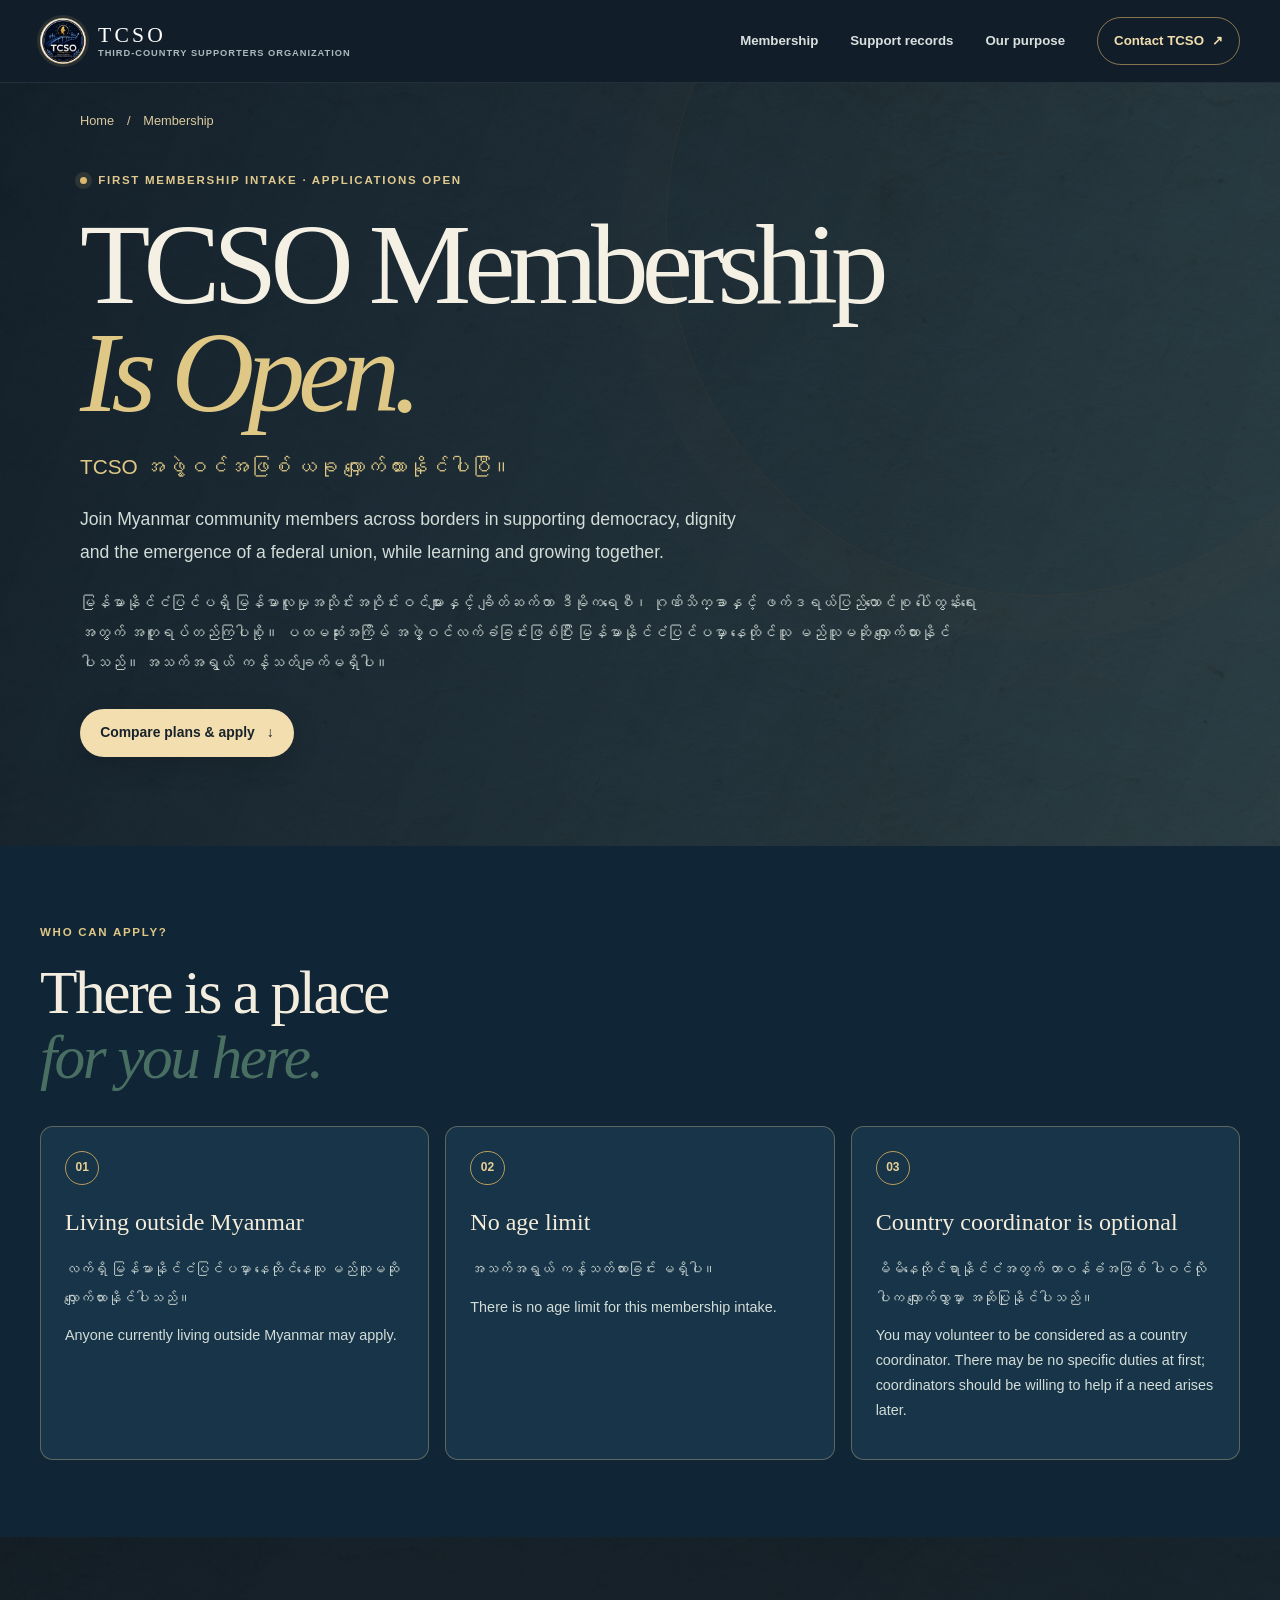
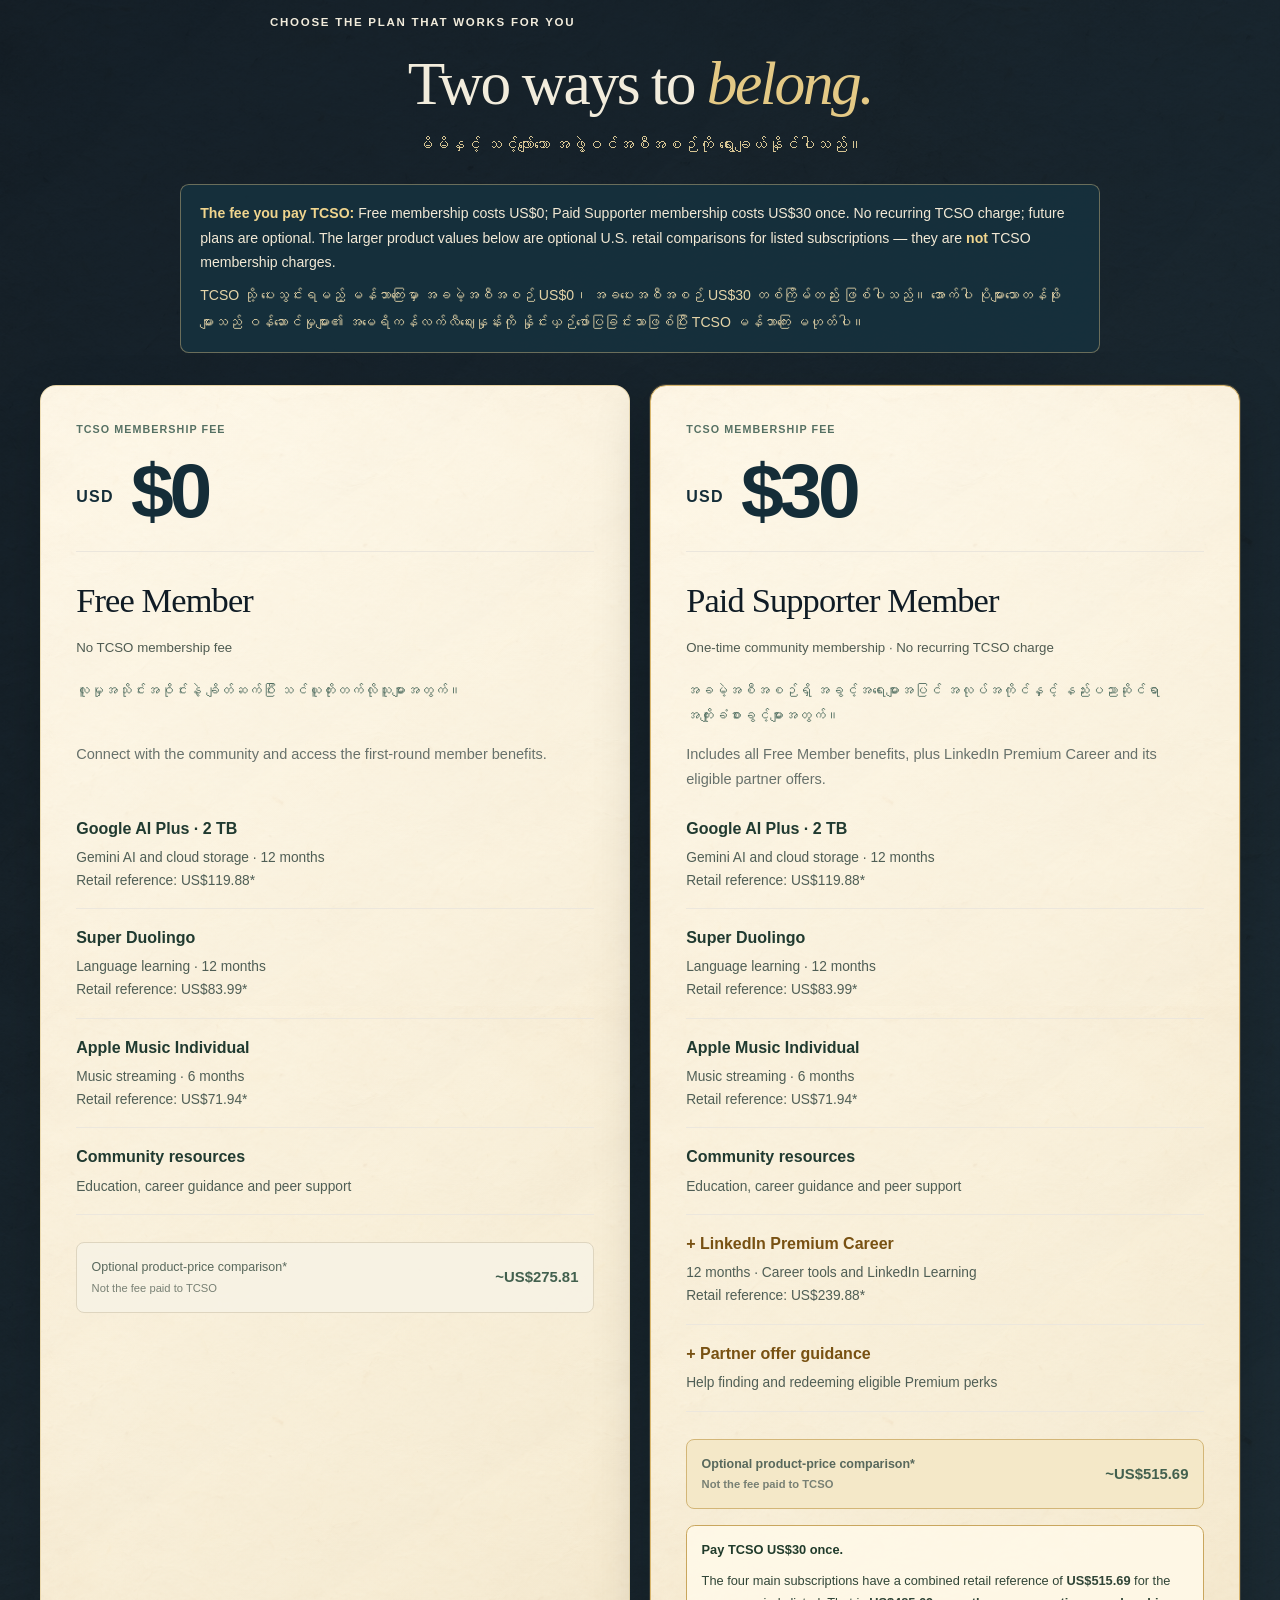
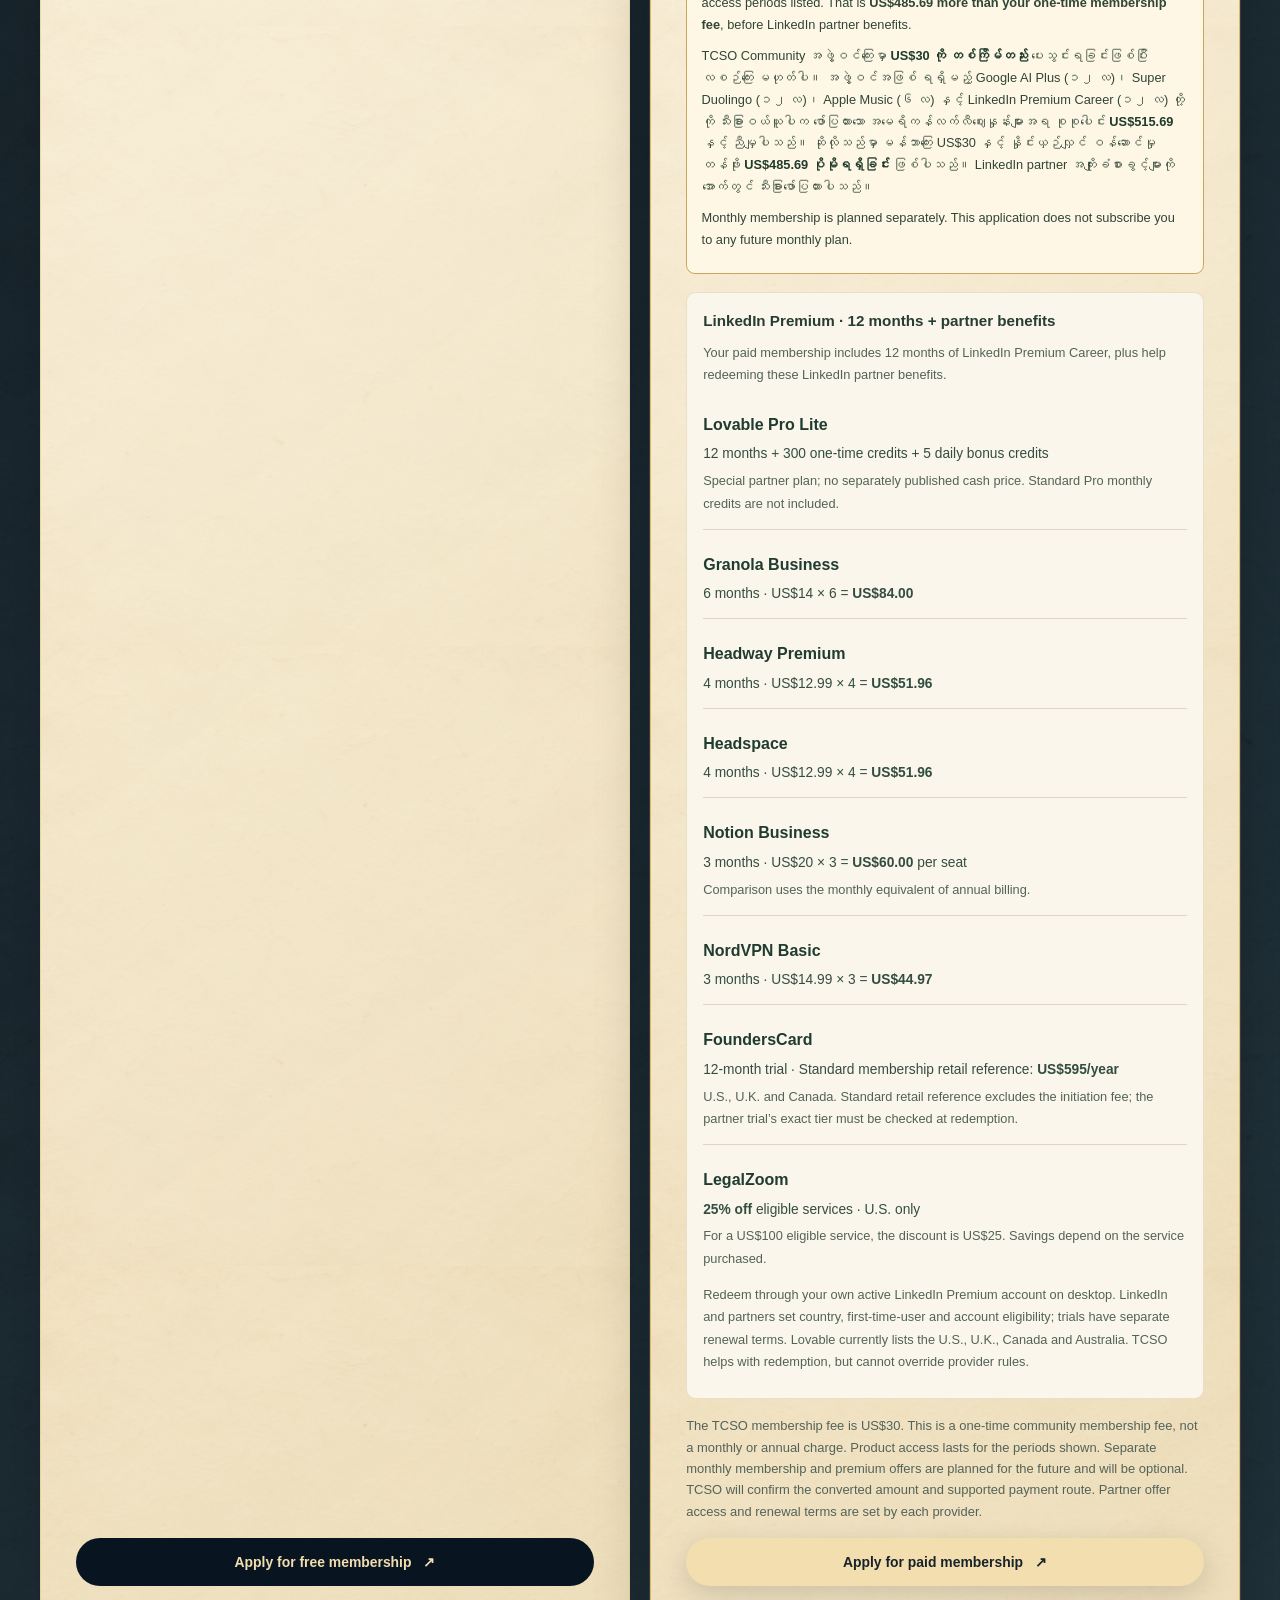
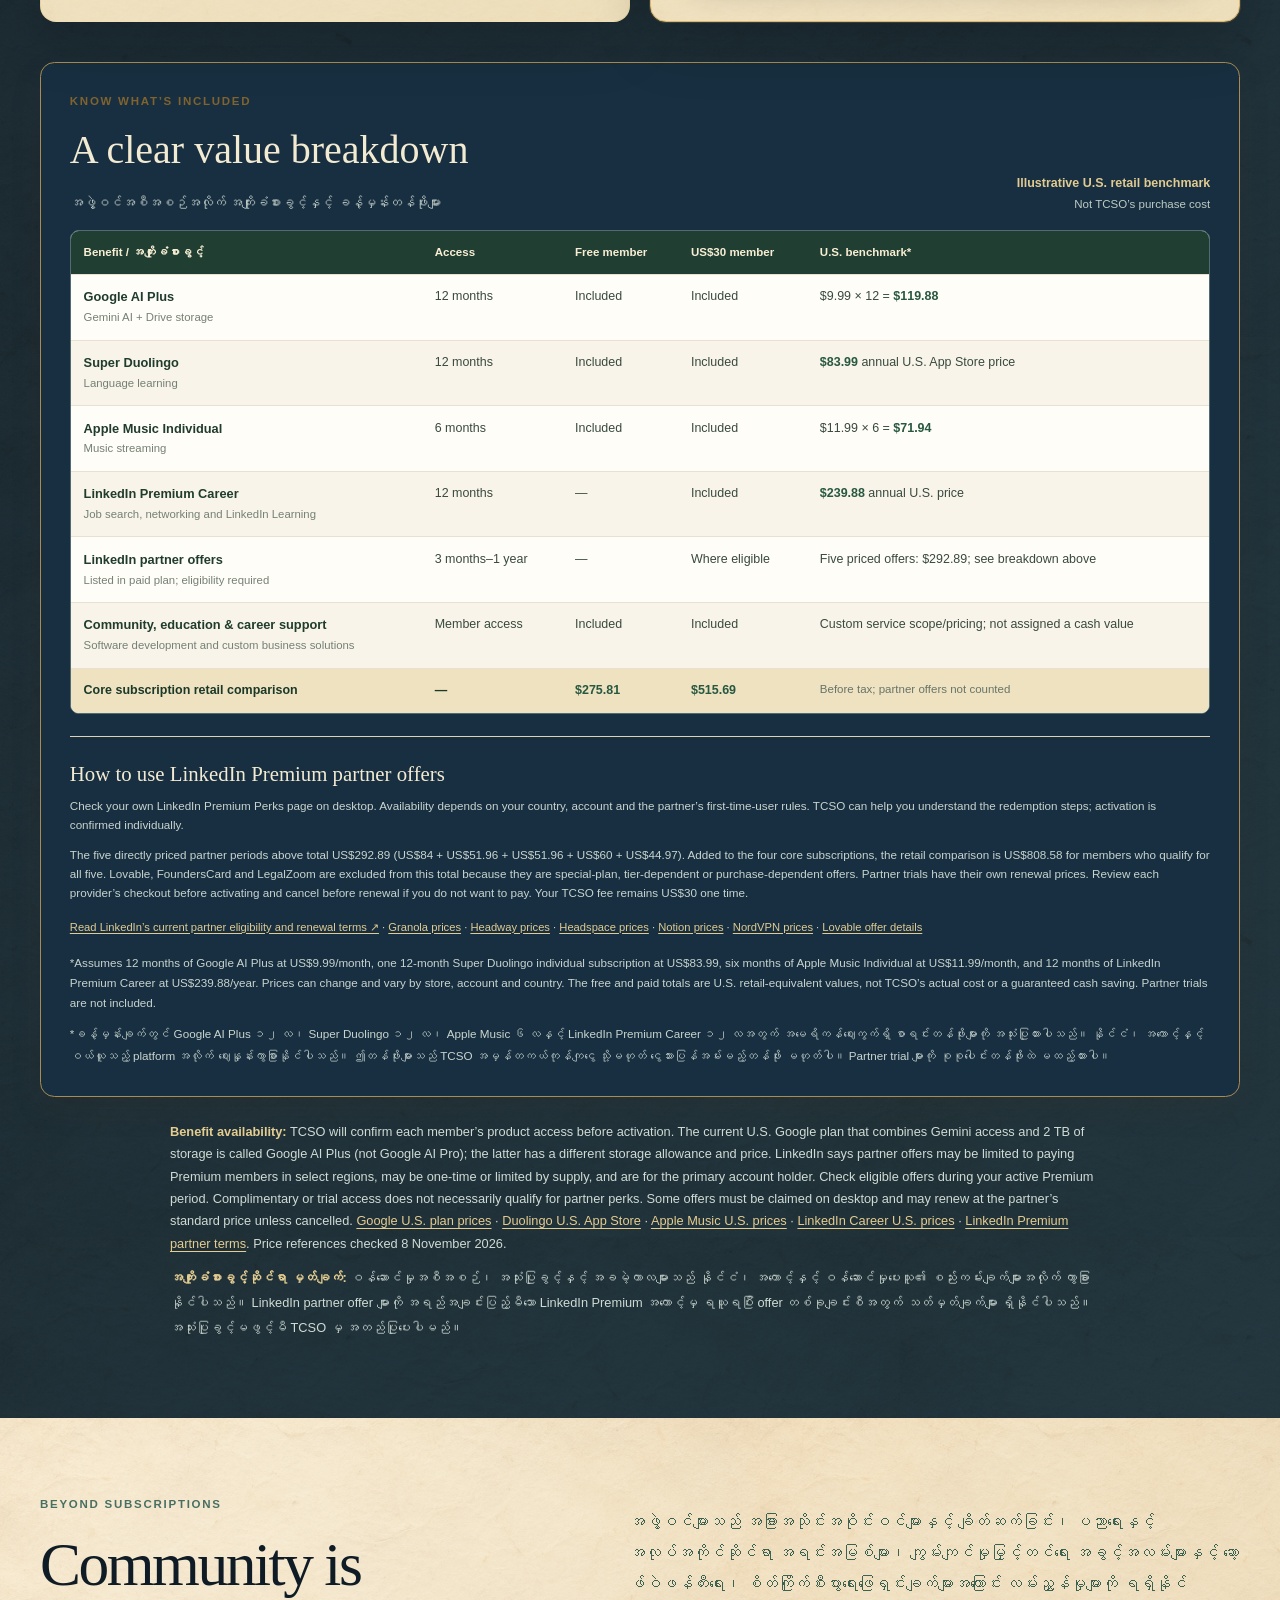
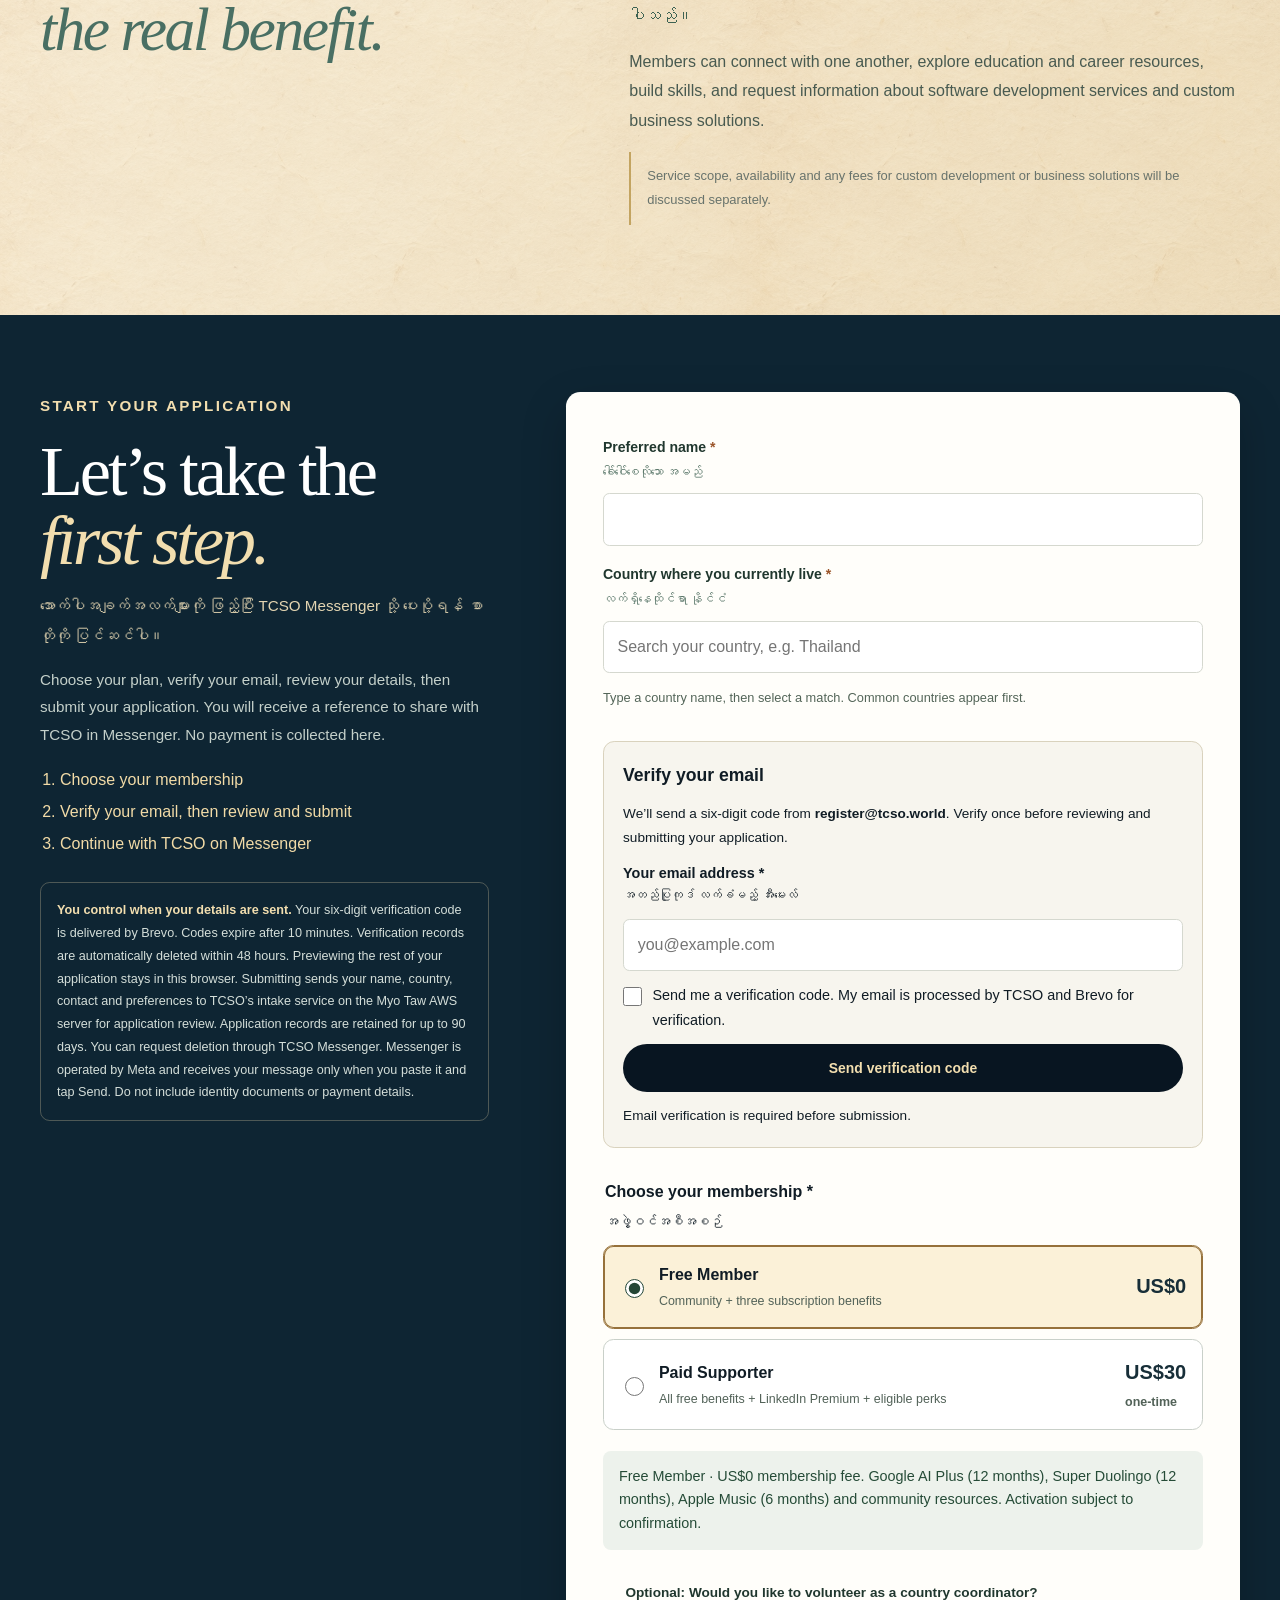
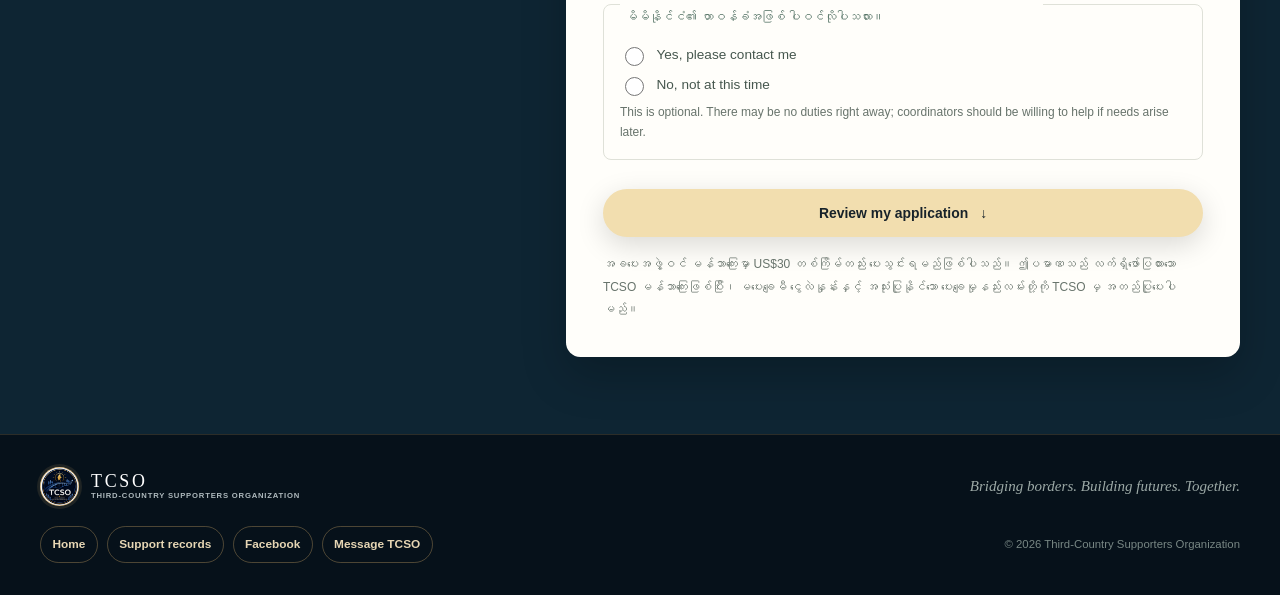
==== membership/index.html @ bb6d94e8 "Keep Messenger action buttons compact on mobile" ====
<!doctype html>
<html lang="en">
<head>
    <meta charset="utf-8">
    <meta name="viewport" content="width=device-width, initial-scale=1">
    <meta name="theme-color" content="#081521">
    <title>TCSO Membership Is Open | Third-Country Supporters Organization</title>
    <meta name="description" content="Join TCSO from outside Myanmar. Explore free and paid membership benefits, eligibility and the first-round application process.">
    <meta name="robots" content="index, follow, max-image-preview:large">
    <link rel="canonical" href="https://tcso.world/membership/">
    <link rel="icon" type="image/jpeg" href="/assets/tcso-emblem.jpg">
    <meta property="og:type" content="website">
    <meta property="og:site_name" content="Third-Country Supporters Organization">
    <meta property="og:locale" content="en_US">
    <meta property="og:locale:alternate" content="my_MM">
    <meta property="og:title" content="TCSO Membership Is Open">
    <meta property="og:description" content="Connect, learn and grow with TCSO. Free and paid membership options are open to people living outside Myanmar.">
    <meta property="og:url" content="https://tcso.world/membership/">
    <meta property="og:image" content="https://tcso.world/assets/tcso-membership-social-card.jpg">
    <meta property="og:image:alt" content="TCSO membership is open: a bilingual announcement listing free and paid member benefits">
    <meta property="og:image:width" content="1080">
    <meta property="og:image:height" content="1350">
    <meta name="twitter:card" content="summary_large_image">
    <meta name="twitter:title" content="TCSO Membership Is Open">
    <meta name="twitter:description" content="Join a Myanmar diaspora community for connection, learning and shared support.">
    <meta name="twitter:image" content="https://tcso.world/assets/tcso-membership-social-card.jpg">
    <link rel="stylesheet" href="/styles.css?v=20261108-mail-v7">
    <script src="/script.js?v=20261108-mail-v7" defer></script>
<noscript><style>.header-inner{flex-wrap:wrap;padding-block:1rem}.nav-toggle{display:none}.primary-nav{position:static;display:flex;flex-wrap:wrap;width:100%;box-shadow:none}#membership-form{display:none}</style></noscript>
</head>
<body class="membership-page">
    <a class="skip-link" href="#main">Skip to content</a>
    <header class="site-header">
        <div class="container header-inner">
            <a class="brand" href="/" aria-label="TCSO home">
                <span class="brand-mark"><img src="/assets/tcso-emblem.jpg" alt="" width="1104" height="1104"></span>
                <span class="brand-name"><strong>TCSO</strong><small>THIRD-COUNTRY SUPPORTERS ORGANIZATION</small></span>
            </a>
            <button class="nav-toggle" type="button" aria-expanded="false" aria-controls="primary-nav" aria-label="Open navigation"><span></span><span></span></button>
            <nav class="primary-nav" id="primary-nav" aria-label="Main navigation">
                <a href="/membership/" aria-current="page">Membership</a>
                <a href="/support/">Support records</a>
                <a href="/#our-purpose">Our purpose</a>
                <a class="nav-cta" href="https://m.me/TCSODL" target="_blank" rel="noopener noreferrer">Contact TCSO <span aria-hidden="true">↗</span></a>
            </nav>
        </div>
    </header>

    <main id="main">
        <section class="membership-hero">
            <div class="container membership-hero-inner">
                <a class="breadcrumb" href="/">Home <span aria-hidden="true">/</span> Membership</a>
                <p class="eyebrow"><span class="eyebrow-dot"></span> First membership intake · Applications open</p>
                <h1>TCSO Membership<br><em>Is Open.</em></h1>
                <p class="membership-hero-my" lang="my">TCSO အဖွဲ့ဝင်အဖြစ် ယခု လျှောက်ထားနိုင်ပါပြီ။</p>
                <p class="membership-hero-lead">Join Myanmar community members across borders in supporting democracy, dignity and the emergence of a federal union, while learning and growing together.</p>
                <p class="membership-hero-my membership-hero-my--sub" lang="my">မြန်မာနိုင်ငံပြင်ပရှိ မြန်မာလူမှုအသိုင်းအဝိုင်းဝင်များနှင့် ချိတ်ဆက်ကာ ဒီမိုကရေစီ၊ ဂုဏ်သိက္ခာနှင့် ဖက်ဒရယ်ပြည်ထောင်စု ပေါ်ထွန်းရေးအတွက် အတူရပ်တည်ကြပါစို့။ ပထမဆုံးအကြိမ် အဖွဲ့ဝင်လက်ခံခြင်းဖြစ်ပြီး မြန်မာနိုင်ငံပြင်ပမှာ နေထိုင်သူ မည်သူမဆို လျှောက်ထားနိုင်ပါသည်။ အသက်အရွယ် ကန့်သတ်ချက်မရှိပါ။</p>
                <a class="button button--gold" href="#plans-title">Compare plans & apply <span aria-hidden="true">↓</span></a>
            </div>
        </section>

        <section class="membership-content section-pad" aria-labelledby="eligibility-title">
            <div class="container">
                <div class="membership-section-heading">
                    <p class="eyebrow eyebrow--dark">Who can apply?</p>
                    <h2 class="section-title" id="eligibility-title">There is a place<br><em>for you here.</em></h2>
                </div>
                <div class="eligibility-grid">
                    <article class="eligibility-card"><span class="eligibility-number">01</span><h3>Living outside Myanmar</h3><p lang="my">လက်ရှိ မြန်မာနိုင်ငံပြင်ပမှာ နေထိုင်နေသူ မည်သူမဆို လျှောက်ထားနိုင်ပါသည်။</p><p>Anyone currently living outside Myanmar may apply.</p></article>
                    <article class="eligibility-card"><span class="eligibility-number">02</span><h3>No age limit</h3><p lang="my">အသက်အရွယ် ကန့်သတ်ထားခြင်း မရှိပါ။</p><p>There is no age limit for this membership intake.</p></article>
                    <article class="eligibility-card"><span class="eligibility-number">03</span><h3>Country coordinator is optional</h3><p lang="my">မိမိနေထိုင်ရာနိုင်ငံအတွက် တာဝန်ခံအဖြစ် ပါဝင်လိုပါက လျှောက်လွှာမှာ အဆိုပြုနိုင်ပါသည်။</p><p>You may volunteer to be considered as a country coordinator. There may be no specific duties at first; coordinators should be willing to help if a need arises later.</p></article>
                </div>
            </div>
        </section>

        <section class="membership-plans section-pad" aria-labelledby="plans-title">
            <div class="container">
                <div class="membership-section-heading membership-section-heading--center">
                    <p class="eyebrow">Choose the plan that works for you</p>
                    <h2 class="section-title" id="plans-title">Two ways to <em>belong.</em></h2>
                    <p lang="my">မိမိနှင့် သင့်လျော်သော အဖွဲ့ဝင်အစီအစဉ်ကို ရွေးချယ်နိုင်ပါသည်။</p>
                </div>
                <p class="fee-clarifier"><strong>The fee you pay TCSO:</strong> Free membership costs US$0; Paid Supporter membership costs US$30 once. No recurring TCSO charge; future plans are optional. The larger product values below are optional U.S. retail comparisons for listed subscriptions — they are <strong>not</strong> TCSO membership charges. <span lang="my">TCSO သို့ ပေးသွင်းရမည့် မန်ဘာကြေးမှာ အခမဲ့အစီအစဉ် US$0၊ အခပေးအစီအစဉ် US$30 တစ်ကြိမ်တည်း ဖြစ်ပါသည်။ အောက်ပါ ပိုများသောတန်ဖိုးများသည် ဝန်ဆောင်မှုများ၏ အမေရိကန်လက်လီဈေးနှုန်းကို နှိုင်းယှဉ်ဖော်ပြခြင်းသာဖြစ်ပြီး TCSO မန်ဘာကြေး မဟုတ်ပါ။</span></p>
                <div class="plan-grid">
                    <article class="plan-card plan-card--free">
                        <div class="plan-topline"><span class="plan-label">TCSO membership fee</span><span class="plan-price"><small>USD</small> $0</span></div>
                        <h3>Free Member</h3><p class="fee-period">No TCSO membership fee</p>
                        <p class="plan-burmese" lang="my">လူမှုအသိုင်းအဝိုင်းနဲ့ ချိတ်ဆက်ပြီး သင်ယူတိုးတက်လိုသူများအတွက်။</p>
                        <p class="plan-description">Connect with the community and access the first-round member benefits.</p>
                        <ul class="benefit-list">
                            <li><strong>Google AI Plus · 2 TB</strong><span>Gemini AI and cloud storage · 12 months<br>Retail reference: US$119.88*</span></li>
                            <li><strong>Super Duolingo</strong><span>Language learning · 12 months<br>Retail reference: US$83.99*</span></li>
                            <li><strong>Apple Music Individual</strong><span>Music streaming · 6 months<br>Retail reference: US$71.94*</span></li>
                            <li><strong>Community resources</strong><span>Education, career guidance and peer support</span></li>
                        </ul>
                        <p class="plan-value"><span>Optional product-price comparison*<br><small>Not the fee paid to TCSO</small></span><strong>~US$275.81</strong></p>
                        <a class="button button--ink plan-cta" href="#apply" data-select-plan="free">Apply for free membership <span aria-hidden="true">↗</span></a>
                    </article>

                    <article class="plan-card plan-card--paid">
                        <div class="plan-topline"><span class="plan-label">TCSO membership fee</span><span class="plan-price"><small>USD</small> $30</span></div>
                        <h3>Paid Supporter Member</h3><p class="fee-period">One-time community membership · No recurring TCSO charge</p>
                        <p class="plan-burmese" lang="my">အခမဲ့အစီအစဉ်ရှိ အခွင့်အရေးများအပြင် အလုပ်အကိုင်နှင့် နည်းပညာဆိုင်ရာ အကျိုးခံစားခွင့်များအတွက်။</p>
                        <p class="plan-description">Includes all Free Member benefits, plus LinkedIn Premium Career and its eligible partner offers.</p>
                        <ul class="benefit-list">
                            <li><strong>Google AI Plus · 2 TB</strong><span>Gemini AI and cloud storage · 12 months<br>Retail reference: US$119.88*</span></li>
                            <li><strong>Super Duolingo</strong><span>Language learning · 12 months<br>Retail reference: US$83.99*</span></li>
                            <li><strong>Apple Music Individual</strong><span>Music streaming · 6 months<br>Retail reference: US$71.94*</span></li>
                            <li><strong>Community resources</strong><span>Education, career guidance and peer support</span></li>
                            <li class="benefit-extra"><strong>+ LinkedIn Premium Career</strong><span>12 months · Career tools and LinkedIn Learning<br>Retail reference: US$239.88*</span></li><li class="benefit-extra"><strong>+ Partner offer guidance</strong><span>Help finding and redeeming eligible Premium perks</span></li>
                        </ul>
                        <p class="plan-value plan-value--paid"><span>Optional product-price comparison*<br><small>Not the fee paid to TCSO</small></span><strong>~US$515.69</strong></p>
                        <div class="paid-value-highlight"><strong>Pay TCSO US$30 once.</strong><p>The four main subscriptions have a combined retail reference of <b>US$515.69</b> for the access periods listed. That is <b>US$485.69 more than your one-time membership fee</b>, before LinkedIn partner benefits.</p><p lang="my">TCSO Community အဖွဲ့ဝင်ကြေးမှာ <strong>US$30 ကို တစ်ကြိမ်တည်း</strong> ပေးသွင်းရခြင်းဖြစ်ပြီး လစဉ်ကြေး မဟုတ်ပါ။ အဖွဲ့ဝင်အဖြစ် ရရှိမည့် Google AI Plus (၁၂ လ)၊ Super Duolingo (၁၂ လ)၊ Apple Music (၆ လ) နှင့် LinkedIn Premium Career (၁၂ လ) တို့ကို သီးခြားဝယ်ယူပါက ဖော်ပြထားသော အမေရိကန်လက်လီဈေးနှုန်းများအရ စုစုပေါင်း <strong>US$515.69</strong> နှင့် ညီမျှပါသည်။ ဆိုလိုသည်မှာ မန်ဘာကြေး US$30 နှင့် နှိုင်းယှဉ်လျှင် ဝန်ဆောင်မှုတန်ဖိုး <strong>US$485.69 ပိုမိုရရှိခြင်း</strong> ဖြစ်ပါသည်။ LinkedIn partner အကျိုးခံစားခွင့်များကို အောက်တွင် သီးခြားဖော်ပြထားပါသည်။</p><p>Monthly membership is planned separately. This application does not subscribe you to any future monthly plan.</p></div>
                        <div class="partner-offers">
                            <h4>LinkedIn Premium · 12 months + partner benefits</h4>
                            <p class="partner-intro">Your paid membership includes 12 months of LinkedIn Premium Career, plus help redeeming these LinkedIn partner benefits.</p>
                            <ul class="partner-detail-list">
                                <li><strong>Lovable Pro Lite</strong><span>12 months + 300 one-time credits + 5 daily bonus credits</span><small>Special partner plan; no separately published cash price. Standard Pro monthly credits are not included.</small></li>
                                <li><strong>Granola Business</strong><span>6 months · US$14 × 6 = <b>US$84.00</b></span></li>
                                <li><strong>Headway Premium</strong><span>4 months · US$12.99 × 4 = <b>US$51.96</b></span></li>
                                <li><strong>Headspace</strong><span>4 months · US$12.99 × 4 = <b>US$51.96</b></span></li>
                                <li><strong>Notion Business</strong><span>3 months · US$20 × 3 = <b>US$60.00</b> per seat</span><small>Comparison uses the monthly equivalent of annual billing.</small></li>
                                <li><strong>NordVPN Basic</strong><span>3 months · US$14.99 × 3 = <b>US$44.97</b></span></li>
                                <li><strong>FoundersCard</strong><span>12-month trial · Standard membership retail reference: <b>US$595/year</b></span><small>U.S., U.K. and Canada. Standard retail reference excludes the initiation fee; the partner trial’s exact tier must be checked at redemption.</small></li>
                                <li><strong>LegalZoom</strong><span><b>25% off</b> eligible services · U.S. only</span><small>For a US$100 eligible service, the discount is US$25. Savings depend on the service purchased.</small></li>
                            </ul>
                            <p class="partner-terms">Redeem through your own active LinkedIn Premium account on desktop. LinkedIn and partners set country, first-time-user and account eligibility; trials have separate renewal terms. Lovable currently lists the U.S., U.K., Canada and Australia. TCSO helps with redemption, but cannot override provider rules.</p>
                        </div>
                        <p class="plan-price-note">The TCSO membership fee is US$30. This is a one-time community membership fee, not a monthly or annual charge. Product access lasts for the periods shown. Separate monthly membership and premium offers are planned for the future and will be optional. TCSO will confirm the converted amount and supported payment route. Partner offer access and renewal terms are set by each provider.</p>
                        <a class="button button--gold plan-cta" href="#apply" data-select-plan="paid">Apply for paid membership <span aria-hidden="true">↗</span></a>
                    </article>
                </div>
                <section class="value-breakdown" aria-labelledby="value-breakdown-title">
                    <div class="value-breakdown-heading"><div><p class="eyebrow eyebrow--dark">Know what’s included</p><h3 id="value-breakdown-title">A clear value breakdown</h3><p lang="my">အဖွဲ့ဝင်အစီအစဉ်အလိုက် အကျိုးခံစားခွင့်နှင့် ခန့်မှန်းတန်ဖိုးများ</p></div><p class="value-basis">Illustrative U.S. retail benchmark<br><span>Not TCSO’s purchase cost</span></p></div>
                    <div class="value-table-wrap" role="region" aria-label="Membership benefit value comparison" tabindex="0">
                        <table class="value-table">
                            <thead><tr><th scope="col">Benefit / အကျိုးခံစားခွင့်</th><th scope="col">Access</th><th scope="col">Free member</th><th scope="col">US$30 member</th><th scope="col">U.S. benchmark*</th></tr></thead>
                            <tbody>
                                <tr><th scope="row" data-label="Benefit">Google AI Plus<br><small>Gemini AI + Drive storage</small></th><td data-label="Access period"><span>12 months</span></td><td data-label="Free membership"><span>Included</span></td><td data-label="Paid membership"><span>Included</span></td><td data-label="Retail comparison"><span>$9.99 × 12 = <strong>$119.88</strong></span></td></tr>
                                <tr><th scope="row" data-label="Benefit">Super Duolingo<br><small>Language learning</small></th><td data-label="Access period"><span>12 months</span></td><td data-label="Free membership"><span>Included</span></td><td data-label="Paid membership"><span>Included</span></td><td data-label="Retail comparison"><span><strong>$83.99</strong> annual U.S. App Store price</span></td></tr>
                                <tr><th scope="row" data-label="Benefit">Apple Music Individual<br><small>Music streaming</small></th><td data-label="Access period"><span>6 months</span></td><td data-label="Free membership"><span>Included</span></td><td data-label="Paid membership"><span>Included</span></td><td data-label="Retail comparison"><span>$11.99 × 6 = <strong>$71.94</strong></span></td></tr>
                                <tr><th scope="row" data-label="Benefit">LinkedIn Premium Career<br><small>Job search, networking and LinkedIn Learning</small></th><td data-label="Access period"><span>12 months</span></td><td data-label="Free membership"><span>—</span></td><td data-label="Paid membership"><span>Included</span></td><td data-label="Retail comparison"><span><strong>$239.88</strong> annual U.S. price</span></td></tr>
                                <tr><th scope="row" data-label="Benefit">LinkedIn partner offers<br><small>Listed in paid plan; eligibility required</small></th><td data-label="Access period"><span>3 months–1 year</span></td><td data-label="Free membership"><span>—</span></td><td data-label="Paid membership"><span>Where eligible</span></td><td data-label="Retail comparison"><span>Five priced offers: $292.89; see breakdown above</span></td></tr>
                                <tr><th scope="row" data-label="Benefit">Community, education & career support<br><small>Software development and custom business solutions</small></th><td data-label="Access period"><span>Member access</span></td><td data-label="Free membership"><span>Included</span></td><td data-label="Paid membership"><span>Included</span></td><td data-label="Retail comparison"><span>Custom service scope/pricing; not assigned a cash value</span></td></tr>
                            </tbody>
                            <tfoot><tr><th scope="row" data-label="Benefit">Core subscription retail comparison</th><td data-label="Access period"><span>—</span></td><td data-label="Free membership"><span><strong>$275.81</strong></span></td><td data-label="Paid membership"><span><strong>$515.69</strong></span></td><td data-label="Retail comparison"><span>Before tax; partner offers not counted</span></td></tr></tfoot>
                        </table>
                    </div>
                    <div class="partner-value-wrap"><h4>How to use LinkedIn Premium partner offers</h4><p>Check your own LinkedIn Premium Perks page on desktop. Availability depends on your country, account and the partner’s first-time-user rules. TCSO can help you understand the redemption steps; activation is confirmed individually.</p><p>The five directly priced partner periods above total US$292.89 (US$84 + US$51.96 + US$51.96 + US$60 + US$44.97). Added to the four core subscriptions, the retail comparison is US$808.58 for members who qualify for all five. Lovable, FoundersCard and LegalZoom are excluded from this total because they are special-plan, tier-dependent or purchase-dependent offers. Partner trials have their own renewal prices. Review each provider’s checkout before activating and cancel before renewal if you do not want to pay. Your TCSO fee remains US$30 one time.</p><p class="value-calculation"><a href="https://www.linkedin.com/help/linkedin/answer/a1684503" target="_blank" rel="noopener noreferrer">Read LinkedIn’s current partner eligibility and renewal terms ↗</a> · <a href="https://www.granola.ai/pricing">Granola prices</a> · <a href="https://makeheadway.com/blog/how-much-does-the-headway-app-cost/">Headway prices</a> · <a href="https://www.headspace.com/meditation/morning-meditation">Headspace prices</a> · <a href="https://www.notion.com/pricing">Notion prices</a> · <a href="https://nordvpn.com/pricing/">NordVPN prices</a> · <a href="https://lovable.dev/linkedin-premium-offer">Lovable offer details</a></p></div>
                    <p class="value-calculation">*Assumes 12 months of Google AI Plus at US$9.99/month, one 12-month Super Duolingo individual subscription at US$83.99, six months of Apple Music Individual at US$11.99/month, and 12 months of LinkedIn Premium Career at US$239.88/year. Prices can change and vary by store, account and country. The free and paid totals are U.S. retail-equivalent values, not TCSO’s actual cost or a guaranteed cash saving. Partner trials are not included.</p>
                    <p class="value-calculation value-calculation--my" lang="my">*ခန့်မှန်းချက်တွင် Google AI Plus ၁၂ လ၊ Super Duolingo ၁၂ လ၊ Apple Music ၆ လနှင့် LinkedIn Premium Career ၁၂ လအတွက် အမေရိကန်ဈေးကွက်ရှိ စာရင်းတန်ဖိုးများကို အသုံးပြုထားပါသည်။ နိုင်ငံ၊ အကောင့်နှင့် ဝယ်ယူသည့် platform အလိုက် ဈေးနှုန်းကွာခြားနိုင်ပါသည်။ ဤတန်ဖိုးများသည် TCSO အမှန်တကယ်ကုန်ကျငွေ သို့မဟုတ် ငွေသားပြန်အမ်းမည့်တန်ဖိုး မဟုတ်ပါ။ Partner trial များကို စုစုပေါင်းတန်ဖိုးထဲ မထည့်ထားပါ။</p>
                </section>
                <p class="benefits-note"><strong>Benefit availability:</strong> TCSO will confirm each member’s product access before activation. The current U.S. Google plan that combines Gemini access and 2 TB of storage is called Google AI Plus (not Google AI Pro); the latter has a different storage allowance and price. LinkedIn says partner offers may be limited to paying Premium members in select regions, may be one-time or limited by supply, and are for the primary account holder. Check eligible offers during your active Premium period. Complimentary or trial access does not necessarily qualify for partner perks. Some offers must be claimed on desktop and may renew at the partner’s standard price unless cancelled. <a href="https://one.google.com/about/plans?hl=en_US" target="_blank" rel="noopener noreferrer">Google U.S. plan prices</a> · <a href="https://apps.apple.com/us/app/duolingo-language-lessons/id570060128" target="_blank" rel="noopener noreferrer">Duolingo U.S. App Store</a> · <a href="https://www.apple.com/apple-music/" target="_blank" rel="noopener noreferrer">Apple Music U.S. prices</a> · <a href="https://premium.linkedin.com/content/lem/premium/us/en/careers/career.html" target="_blank" rel="noopener noreferrer">LinkedIn Career U.S. prices</a> · <a href="https://www.linkedin.com/help/linkedin/answer/a1681609" target="_blank" rel="noopener noreferrer">LinkedIn Premium partner terms</a>. Price references checked 8 November 2026.</p>
                <p class="benefits-note benefits-note--my" lang="my"><strong>အကျိုးခံစားခွင့်ဆိုင်ရာ မှတ်ချက်:</strong> ဝန်ဆောင်မှုအစီအစဉ်၊ အသုံးပြုခွင့်နှင့် အခမဲ့ကာလများသည် နိုင်ငံ၊ အကောင့်နှင့် ဝန်ဆောင်မှုပေးသူ၏ စည်းကမ်းချက်များအလိုက် ကွာခြားနိုင်ပါသည်။ LinkedIn partner offer များကို အရည်အချင်းပြည့်မီသော LinkedIn Premium အကောင့်မှ ရယူရပြီး offer တစ်ခုချင်းစီအတွက် သတ်မှတ်ချက်များ ရှိနိုင်ပါသည်။ အသုံးပြုခွင့်မဖွင့်မီ TCSO မှ အတည်ပြုပေးပါမည်။</p>
                <p class="estimate-note">*Approximate value supplied by TCSO; the retail price varies by market and plan.</p>
            </div>
        </section>

        <section class="membership-community section-pad" aria-labelledby="community-title">
            <div class="container community-grid">
                <div><p class="eyebrow eyebrow--dark">Beyond subscriptions</p><h2 class="section-title" id="community-title">Community is<br><em>the real benefit.</em></h2></div>
                <div class="community-copy">
                    <p lang="my">အဖွဲ့ဝင်များသည် အခြားအသိုင်းအဝိုင်းဝင်များနှင့် ချိတ်ဆက်ခြင်း၊ ပညာရေးနှင့် အလုပ်အကိုင်ဆိုင်ရာ အရင်းအမြစ်များ၊ ကျွမ်းကျင်မှုမြှင့်တင်ရေး အခွင့်အလမ်းများနှင့် ဆော့ဖ်ဝဲဖန်တီးရေး၊ စိတ်ကြိုက်စီးပွားရေးဖြေရှင်းချက်များအကြောင်း လမ်းညွှန်မှုများကို ရရှိနိုင်ပါသည်။</p>
                    <p>Members can connect with one another, explore education and career resources, build skills, and request information about software development services and custom business solutions.</p>
                    <p class="community-small">Service scope, availability and any fees for custom development or business solutions will be discussed separately.</p>
                </div>
            </div>
        </section>

        <section class="application-section section-pad" id="apply" aria-labelledby="apply-title">
            <div class="container application-grid">
                <div class="application-intro">
                    <p class="eyebrow">Start your application</p>
                    <h2 id="apply-title">Let’s take the<br><em>first step.</em></h2>
                    <p lang="my">အောက်ပါအချက်အလက်များကို ဖြည့်ပြီး TCSO Messenger သို့ ပေးပို့ရန် စာတိုကို ပြင်ဆင်ပါ။</p>
                    <p>Choose your plan, verify your email, review your details, then submit your application. You will receive a reference to share with TCSO in Messenger. No payment is collected here.</p>
                    <ol class="apply-steps-list"><li>Choose your membership</li><li>Verify your email, then review and submit</li><li>Continue with TCSO on Messenger</li></ol><p class="application-privacy"><strong>You control when your details are sent.</strong> Your six-digit verification code is delivered by Brevo. Codes expire after 10 minutes. Verification records are automatically deleted within 48 hours. Previewing the rest of your application stays in this browser. Submitting sends your name, country, contact and preferences to TCSO’s intake service on the Myo Taw AWS server for application review. Application records are retained for up to 90 days. You can request deletion through TCSO Messenger. Messenger is operated by Meta and receives your message only when you paste it and tap Send. Do not include identity documents or payment details.</p>
                </div>
                <div class="application-card">
                    <noscript><p>JavaScript is needed for online registration. <a href="https://m.me/TCSODL">Message TCSO</a> with your preferred name, country and plan (Free US$0 or Paid US$30).</p></noscript><form id="membership-form">
                        <label for="applicant-name">Preferred name <span aria-hidden="true">*</span><small lang="my">ခေါ်ဝေါ်စေလိုသော အမည်</small></label>
                        <input id="applicant-name" name="name" autocomplete="name" required maxlength="80">

                        <label for="applicant-country">Country where you currently live <span aria-hidden="true">*</span><small lang="my">လက်ရှိနေထိုင်ရာ နိုင်ငံ</small></label>
                        <div class="country-picker"><input id="applicant-country" name="country" autocomplete="off" required maxlength="80" role="combobox" aria-autocomplete="list" aria-expanded="false" aria-controls="country-options" placeholder="Search your country, e.g. Thailand"><ul id="country-options" role="listbox" aria-label="Countries" hidden></ul></div><p class="field-hint">Type a country name, then select a match. Common countries appear first.</p>

                        <section class="email-verification" aria-labelledby="email-title"><h3 id="email-title">Verify your email</h3><p>We’ll send a six-digit code from <strong>register@tcso.world</strong>. Verify once before reviewing and submitting your application.</p>
                        <label for="applicant-contact">Your email address <span aria-hidden="true">*</span><small lang="my">အတည်ပြုကုဒ် လက်ခံမည့် အီးမေးလ်</small></label>
                        <input id="applicant-contact" name="contact" type="email" autocomplete="email" inputmode="email" required maxlength="160" placeholder="you@example.com" aria-describedby="email-status">
                        <label class="email-consent"><input type="checkbox" id="email-consent"> Send me a verification code. My email is processed by TCSO and Brevo for verification.</label>
                        <button type="button" class="button button--ink" id="send-code">Send verification code</button>
                        <div id="otp-entry" hidden><label for="email-code">Six-digit verification code</label><div class="otp-controls"><input id="email-code" inputmode="numeric" autocomplete="one-time-code" maxlength="6" pattern="[0-9]{6}" placeholder="000000"><button type="button" class="button button--ink" id="verify-code">Verify code</button></div><p class="field-hint">Check your inbox and spam folder. The code expires in 10 minutes.</p></div>
                        <p id="email-status" role="status">Email verification is required before submission.</p></section>
                        <fieldset class="plan-picker"><legend>Choose your membership <span aria-hidden="true">*</span><small lang="my">အဖွဲ့ဝင်အစီအစဉ်</small></legend>
                            <label><input type="radio" name="plan" value="free" checked required><span><strong>Free Member</strong><small>Community + three subscription benefits</small></span><b>US$0</b></label>
                            <label><input type="radio" name="plan" value="paid" required><span><strong>Paid Supporter</strong><small>All free benefits + LinkedIn Premium + eligible perks</small></span><b>US$30<small>one-time</small></b></label>
                        </fieldset>
                        <p class="selection-summary" id="selection-summary" role="status">Free Member · US$0 membership fee</p>
                        <label for="company-website" class="spam-trap" aria-hidden="true">Leave empty<input id="company-website" name="website" tabindex="-1" autocomplete="off"></label>
                        <div class="payment-preferences" id="payment-preferences" hidden>
                            <h3>Payment preference <span lang="my">ငွေပေးချေမှု ဦးစားပေး</span></h3>
                            <label for="preferred-currency">Preferred currency <small lang="my">ပေးချေလိုသော ငွေကြေး</small></label>
                            <select id="preferred-currency" name="currency">
                                <option value="USD">USD — US dollar</option>
                                <option value="SGD">SGD — Singapore dollar</option>
                                <option value="THB">THB — Thai baht</option>
                                <option value="JPY">JPY — Japanese yen</option>
                                <option value="EUR">EUR — euro</option>
                                <option value="Cryptocurrency">Cryptocurrency — ask which assets/networks are supported</option>
                                <option value="Other currency">Other currency — please advise</option>
                            </select>
                            <label for="preferred-method">Preferred payment method <small lang="my">ပေးချေလိုသော နည်းလမ်း</small></label>
                            <select id="preferred-method" name="payment_method">
                                <option value="Please advise which method is available">Please advise which method is available</option>
                                <option value="Bank transfer">Bank transfer</option>
                                <option value="Local payment service or e-wallet">Local payment service or e-wallet</option>
                                <option value="Cryptocurrency">Cryptocurrency</option>
                                <option value="Other method">Other method</option>
                            </select>
                            <p class="payment-help">No payment is due now. The US$30 fee is one-time. TCSO will confirm the final local-currency amount, exchange rate, and supported payment route before you decide. Never send money or crypto to an address that TCSO has not verified with you directly.<span lang="my">ယခုအဆင့်တွင် ငွေပေးချေရန် မလိုသေးပါ။ မပေးချေမီ နောက်ဆုံးပေးရမည့်ငွေပမာဏ၊ ငွေလဲနှုန်းနှင့် လက်ခံနိုင်သောနည်းလမ်းကို TCSO ထံမှ အတည်ပြုပါ။ TCSO က တိုက်ရိုက်အတည်မပြုထားသော crypto address သို့ ငွေမပို့ပါနှင့်။</span></p>
                        </div>

                        <fieldset class="coordinator-field">
                            <legend>Optional: Would you like to volunteer as a country coordinator? <small lang="my">မိမိနိုင်ငံ၏ တာဝန်ခံအဖြစ် ပါဝင်လိုပါသလား။</small></legend>
                            <label class="radio-label"><input type="radio" name="coordinator" value="Yes, please contact me"> Yes, please contact me</label>
                            <label class="radio-label"><input type="radio" name="coordinator" value="No, not at this time"> No, not at this time</label>
                            <p class="form-help">This is optional. There may be no duties right away; coordinators should be willing to help if needs arise later.</p>
                        </fieldset>

                        <button class="button button--gold form-submit" type="submit">Review my application <span aria-hidden="true">↓</span></button>
                    </form>
                    <div class="application-result" id="application-result" hidden aria-live="polite">
                        <label for="application-message">Review your application before sending</label>
                        <textarea id="application-message" rows="16" readonly></textarea>
                        <label class="consent-label"><input type="checkbox" id="submission-consent"> I agree to send these details to TCSO’s AWS intake service for membership review, as described above.</label>
                        <button class="button button--gold" type="button" id="submit-application">Submit application to TCSO</button>
                        <p id="submission-status" role="status"></p>
                        <section class="messenger-next" id="messenger-next" aria-labelledby="messenger-next-title">
                        <p class="next-step-kicker" id="messenger-kicker">Messenger follow-up</p>
                        <h3 id="messenger-next-title">Continue with TCSO</h3>
                        <p id="messenger-next-description">Your message is prepared above. You can copy it to contact TCSO in Messenger.</p>
                        <ol><li>Copy your prepared message and open the TCSO chat.</li><li>Paste the message into Messenger.</li><li>Tap <strong>Send</strong> so the TCSO team can reply.</li></ol>
                        <div class="application-result-actions">
                            <button class="button button--ink" type="button" id="copy-and-open">Copy message &amp; open Messenger <span aria-hidden="true">↗</span></button>
                            <button class="button button--outline-ink" type="button" id="copy-application">Copy only</button>
                            <a class="text-link text-link--dark" href="https://m.me/TCSODL" target="_blank" rel="noopener noreferrer">Open Messenger manually <span aria-hidden="true">↗</span></a>
                        </div>
                        </section>
                        <p class="copy-status" id="copy-status" role="status"></p>
                        <p class="send-steps" lang="my">Messenger ဖွင့်ပြီးနောက် စာတိုကို paste လုပ်ကာ Send နှိပ်ပေးပါ။ မပို့မီ အချက်အလက်များကို စစ်ဆေးနိုင်ပါသည်။</p>
                        <p class="send-steps">Opening Messenger does not send a message automatically. Paste the copied text and tap Send. If you submitted online, include your reference so TCSO can match your application.</p>
                    </div>
                    <p class="form-footer" lang="my">အခပေးအဖွဲ့ဝင် မန်ဘာကြေးမှာ US$30 တစ်ကြိမ်တည်း ပေးသွင်းရမည်ဖြစ်ပါသည်။ ဤပမာဏသည် လက်ရှိဖော်ပြထားသော TCSO မန်ဘာကြေးဖြစ်ပြီး၊ မပေးချေမီ ငွေလဲနှုန်းနှင့် အသုံးပြုနိုင်သော ပေးချေမှုနည်းလမ်းတို့ကို TCSO မှ အတည်ပြုပေးပါမည်။</p>
                </div>
            </div>
        </section>
    </main>

    <footer class="site-footer">
        <div class="container footer-inner">
            <a class="brand brand--footer" href="/" aria-label="TCSO home"><span class="brand-mark"><img src="/assets/tcso-emblem.jpg" alt="" width="1104" height="1104" loading="lazy"></span><span class="brand-name"><strong>TCSO</strong><small>THIRD-COUNTRY SUPPORTERS ORGANIZATION</small></span></a>
            <p>Bridging borders. Building futures. Together.</p>
            <nav class="footer-social" aria-label="TCSO social links"><a href="/">Home</a><a href="/support/">Support records</a><a href="https://www.facebook.com/TCSODL" target="_blank" rel="noopener noreferrer">Facebook</a><a href="https://m.me/TCSODL" target="_blank" rel="noopener noreferrer">Message TCSO</a></nav>
            <small class="copyright">© <span data-current-year>2026</span> Third-Country Supporters Organization</small>
        </div>
    </footer>
</body>
</html>
---- styles.css ----
@charset "utf-8";

:root {
    color-scheme: light;
    --ink: #101c25;
    --ink-soft: #66716f;
    --navy: #081521;
    --navy-mid: #10263a;
    --gold: #d5ad6b;
    --gold-pale: #f2deaf;
    --jade: #496f63;
    --paper: #f6f3ec;
    --white: #fffefa;
    --line: rgb(16 28 37 / 0.12);
    --serif: "Iowan Old Style", "Baskerville", "Palatino Linotype", Georgia, serif;
    --sans: -apple-system, BlinkMacSystemFont, "Segoe UI", "Noto Sans Myanmar", "Myanmar Text", Arial, sans-serif;
    --myanmar: "Noto Sans Myanmar", "Myanmar Text", "Padauk", var(--sans);
    --max-width: 1200px;
}

* { box-sizing: border-box; }
html { scroll-behavior: smooth; scroll-padding-top: 5rem; }
body { margin: 0; color: var(--ink); background: var(--paper); font-family: var(--sans); font-size: 16px; line-height: 1.65; -webkit-font-smoothing: antialiased; text-rendering: optimizeLegibility; }
img { display: block; max-width: 100%; }
a { color: inherit; }
button, a { -webkit-tap-highlight-color: transparent; }
::selection { color: var(--navy); background: var(--gold-pale); }
.container { width: min(var(--max-width), calc(100% - 56px)); margin-inline: auto; }
.skip-link { position: fixed; z-index: 100; top: 0.75rem; left: 0.75rem; padding: 0.65rem 1rem; border-radius: 0.5rem; color: white; background: #000; transform: translateY(-160%); }
.skip-link:focus { transform: translateY(0); }

/* Header */
.site-header { position: sticky; z-index: 20; top: 0; border-bottom: 1px solid rgb(255 255 255 / 0.08); color: white; background: rgb(8 21 33 / 0.96); backdrop-filter: blur(16px); }
.header-inner { display: flex; min-height: 82px; align-items: center; justify-content: space-between; gap: 2rem; }
.brand { display: inline-flex; align-items: center; gap: 0.75rem; min-width: 0; color: white; text-decoration: none; }
.brand-mark { display: grid; width: 46px; height: 46px; flex: none; overflow: hidden; place-items: center; border: 1px solid rgb(213 173 107 / 0.75); border-radius: 50%; background: white; box-shadow: 0 0 0 3px rgb(213 173 107 / 0.12); }
.brand-mark img { width: 100%; height: 100%; object-fit: cover; }
.brand-name { display: grid; gap: 0.05rem; line-height: 1.1; }
.brand-name strong { font-family: var(--serif); font-size: 1.35rem; font-weight: 500; letter-spacing: 0.15em; }
.brand-name small { color: #aeb9bd; font-size: 0.58rem; font-weight: 700; letter-spacing: 0.105em; white-space: nowrap; }
.primary-nav { display: flex; align-items: center; gap: clamp(1.1rem, 2.5vw, 2.4rem); }
.primary-nav > a { color: #dae0df; font-size: 0.83rem; font-weight: 600; text-decoration: none; transition: color 160ms ease; }
.primary-nav > a:hover, .primary-nav > a:focus-visible { color: var(--gold-pale); }
.primary-nav .nav-cta { display: inline-flex; align-items: center; gap: 0.5rem; padding: 0.7rem 1rem; border: 1px solid rgb(213 173 107 / 0.6); border-radius: 999px; color: var(--gold-pale); }
.primary-nav .nav-cta:hover { color: var(--navy); background: var(--gold-pale); }
.nav-toggle { display: none; }

/* Hero */
.hero { position: relative; overflow: hidden; color: white; background: radial-gradient(ellipse at 80% 30%, rgb(50 76 77 / 0.25), transparent 39%), linear-gradient(118deg, #081521 4%, #0b1d2b 61%, #12293b 100%); }
.hero::before { position: absolute; top: -24rem; right: -13rem; width: 49rem; height: 49rem; border: 1px solid rgb(213 173 107 / 0.13); border-radius: 50%; content: ""; box-shadow: 0 0 0 4rem rgb(213 173 107 / 0.025), 0 0 0 9rem rgb(213 173 107 / 0.02); }
.hero-grid { position: relative; z-index: 1; display: grid; min-height: 570px; grid-template-columns: 1.05fr 0.95fr; align-items: center; gap: clamp(3rem, 7vw, 6.4rem); padding-block: 4rem 4.5rem; }
.hero-copy { max-width: 640px; }
.eyebrow { display: flex; align-items: center; gap: 0.7rem; margin: 0 0 1.15rem; color: var(--gold-pale); font-size: 0.72rem; font-weight: 700; letter-spacing: 0.15em; text-transform: uppercase; }
.eyebrow-dot { width: 7px; height: 7px; border-radius: 50%; background: #dab872; box-shadow: 0 0 0 5px rgb(218 184 114 / 0.12); }
h1, h2, h3, p { margin-top: 0; }
h1, h2, h3 { text-wrap: balance; }
.hero h1 { max-width: 750px; margin-bottom: 0.65rem; font-family: var(--serif); font-size: clamp(3.5rem, 6.25vw, 5.7rem); font-weight: 400; letter-spacing: -0.045em; line-height: 0.99; }
.hero h1 em, .section-title em, .vision h2 em { color: var(--gold); font-weight: 400; }
.hero-burmese { max-width: 550px; margin: 1.35rem 0 0.65rem; color: #e2ca99; font-family: var(--myanmar); font-size: clamp(1.05rem, 1.45vw, 1.27rem); line-height: 1.9; }
.hero-lead { max-width: 510px; margin-bottom: 1.75rem; color: #bfcbcb; font-size: 1rem; line-height: 1.9; }
.hero-actions { display: flex; align-items: center; flex-wrap: wrap; gap: 1rem 1.55rem; }
.button { display: inline-flex; min-height: 50px; align-items: center; justify-content: center; gap: 1rem; padding: 0.75rem 1.2rem; border: 1px solid transparent; border-radius: 999px; font-size: 0.87rem; font-weight: 700; text-decoration: none; transition: color 180ms ease, background 180ms ease, border-color 180ms ease, transform 180ms ease; }
.button:hover { transform: translateY(-2px); }
.button--gold { color: #17222a; background: var(--gold-pale); box-shadow: 0 8px 28px rgb(0 0 0 / 0.15); }
.button--gold:hover { background: #fff0c9; }
.text-link { display: inline-flex; align-items: center; gap: 0.55rem; color: #e1e6e2; font-size: 0.85rem; font-weight: 600; text-decoration: none; }
.text-link span { color: var(--gold); transition: transform 180ms ease; }
.text-link:hover span { transform: translate(2px, -2px); }
.hero-signature { display: flex; align-items: center; gap: 0.75rem; margin-top: 2.2rem; color: #98a9a9; font-family: var(--serif); font-size: 0.93rem; font-style: italic; }
.signature-rule { width: 34px; height: 1px; background: var(--gold); }
.hero-visual { position: relative; min-width: 0; aspect-ratio: 1.18 / 1; overflow: hidden; border: 1px solid rgb(255 255 255 / 0.15); border-radius: 47% 47% 1.4rem 1.4rem; background: #172a36; box-shadow: 0 28px 70px rgb(0 0 0 / 0.31), 0 0 0 8px rgb(255 255 255 / 0.025); }
.hero-art { width: 100%; height: 100%; object-fit: cover; object-position: 97% center; transform: scale(2.1); transform-origin: 100% 50%; }
.hero-visual-shade { position: absolute; inset: 0; background: linear-gradient(90deg, #0b1b29 0%, rgb(8 21 33 / 0.74) 14%, transparent 42%), linear-gradient(180deg, rgb(4 12 20 / 0.03) 30%, rgb(4 12 20 / 0.2) 55%, rgb(4 12 20 / 0.87) 100%); }
.hero-visual-caption { position: absolute; right: 1.2rem; bottom: 1.25rem; left: 1.2rem; display: flex; align-items: center; gap: 0.8rem; }
.caption-mark { display: grid; width: 37px; height: 37px; flex: none; place-items: center; border: 1px solid rgb(242 222 175 / 0.65); border-radius: 50%; color: var(--gold-pale); font-family: var(--serif); font-size: 1.15rem; }
.hero-visual-caption span:last-child { display: grid; gap: 0.1rem; }
.hero-visual-caption strong { font-family: var(--serif); font-size: 1.07rem; font-weight: 500; }
.hero-visual-caption small { color: #d2d8d3; font-size: 0.72rem; letter-spacing: 0.04em; }
.hero-orbit { position: absolute; width: 9px; height: 9px; border: 1px solid #f6dfa9; border-radius: 50%; background: #c89b4f; box-shadow: 0 0 18px 5px rgb(237 191 104 / 0.38); }
.hero-orbit--one { top: 25%; right: 16%; }
.hero-orbit--two { top: 39%; right: 29%; width: 6px; height: 6px; opacity: 0.8; }
.hero-ground { position: absolute; right: -10%; bottom: -11rem; left: -10%; height: 14rem; border: 1px solid rgb(213 173 107 / 0.16); border-radius: 50%; box-shadow: 0 -10px 0 -9px rgb(213 173 107 / 0.16), 0 -24px 0 -23px rgb(213 173 107 / 0.12); }

/* Purpose */
.section-pad { padding-block: clamp(3.5rem, 6vw, 5.5rem); }
.purpose { color: var(--white); background: linear-gradient(115deg, var(--navy), #102a37); border-block: 1px solid rgb(213 173 107 / 0.22); }
.purpose-grid { display: grid; grid-template-columns: 1fr 0.8fr; align-items: start; gap: clamp(3rem, 9vw, 9rem); }
.eyebrow--dark { color: var(--jade); }
.section-title { margin-bottom: 0; font-family: var(--serif); font-size: clamp(2.8rem, 4.8vw, 4.5rem); font-weight: 400; letter-spacing: -0.04em; line-height: 1.05; }
.section-title em { color: var(--jade); }
.purpose-copy { padding-top: 1.8rem; }
.purpose-copy p { color: #bfcfc9; line-height: 1.9; }
.purpose-copy .lead-copy { margin-bottom: 1.15rem; color: #f3eee2; font-family: var(--serif); font-size: clamp(1.32rem, 2vw, 1.65rem); line-height: 1.5; }
.text-link--dark { margin-top: 0.5rem; color: var(--ink); }
.text-link--dark span { color: var(--jade); }

/* Values */
.values { position: relative; overflow: hidden; color: var(--ink); background: var(--paper); }
.values::before { position: absolute; top: -23rem; left: -17rem; width: 48rem; height: 48rem; border: 1px solid rgb(224 193 132 / 0.13); border-radius: 50%; content: ""; box-shadow: 0 0 0 4rem rgb(224 193 132 / 0.025), 0 0 0 9rem rgb(224 193 132 / 0.018); }
.values .container { position: relative; z-index: 1; }
.section-heading { display: flex; align-items: end; justify-content: space-between; gap: 2rem; margin-bottom: 3.4rem; }
.section-heading .section-title { color: var(--ink); }
.section-heading .section-title em { color: var(--jade); }
.value-grid { display: grid; grid-template-columns: repeat(3, minmax(0, 1fr)); gap: 1.1rem; }
.value-card { position: relative; display: flex; min-height: 358px; flex-direction: column; align-items: flex-start; padding: clamp(1.55rem, 2.7vw, 2.3rem); overflow: hidden; border: 1px solid #ddd5c4; border-radius: 1rem; background: var(--white); box-shadow: 0 8px 24px rgb(8 21 33 / 0.035); }
.value-card::after { position: absolute; right: -3.5rem; bottom: -5.5rem; width: 13rem; height: 13rem; border: 1px solid rgb(213 173 107 / 0.13); border-radius: 50%; content: ""; box-shadow: 0 0 0 2rem rgb(213 173 107 / 0.018), 0 0 0 4rem rgb(213 173 107 / 0.012); }
.value-number { color: #667365; font-size: 0.7rem; font-weight: 700; letter-spacing: 0.15em; }
.value-icon { display: grid; width: 53px; height: 53px; margin-block: 1.65rem 1.2rem; place-items: center; border: 1px solid rgb(213 173 107 / 0.42); border-radius: 50%; color: #526b5d; background: #f4efdf; }
.value-icon svg { width: 30px; height: 30px; }
.value-card h3 { margin-bottom: 0.3rem; color: var(--ink); font-family: var(--serif); font-size: 1.58rem; font-weight: 400; letter-spacing: -0.02em; }
.value-card > p[lang="my"] { margin-bottom: 1rem; color: #496a5a; font-family: var(--myanmar); font-size: 0.93rem; line-height: 1.85; }
.value-rule { width: 36px; height: 1px; margin-bottom: 0.75rem; background: var(--gold); }
.value-card .value-en { max-width: 30rem; margin-bottom: 0; color: #53645a; font-size: 0.88rem; line-height: 1.8; }

/* Vision */
.vision { position: relative; display: grid; min-height: 555px; overflow: hidden; place-items: center; color: white; text-align: center; background: radial-gradient(ellipse at 50% 5%, #1b3545, #091722 71%); }
.vision-inner { position: relative; z-index: 1; display: grid; justify-items: center; }
.vision-kicker { color: #d6c29a; font-size: 0.73rem; font-weight: 700; letter-spacing: 0.17em; text-transform: uppercase; }
.vision-ornament { display: flex; width: min(300px, 70vw); align-items: center; gap: 0.8rem; margin-block: 1.15rem 1.35rem; color: var(--gold); }
.vision-ornament span { height: 1px; flex: 1; background: linear-gradient(90deg, transparent, rgb(213 173 107 / 0.8)); }
.vision-ornament span:last-child { background: linear-gradient(90deg, rgb(213 173 107 / 0.8), transparent); }
.vision-ornament svg { width: 21px; height: 21px; }
.vision h2 { margin-bottom: 0.7rem; font-family: var(--serif); font-size: clamp(2.8rem, 5.5vw, 5rem); font-weight: 400; letter-spacing: -0.04em; line-height: 1.03; }
.vision h2 em { color: var(--gold-pale); }
.vision-burmese { margin: 0 auto 0.4rem; color: #e3cf9d; font-family: var(--myanmar); font-size: clamp(0.98rem, 1.5vw, 1.2rem); line-height: 1.9; }
.vision-caption { max-width: 620px; margin-bottom: 1.7rem; color: #b6c0bf; font-size: 0.91rem; }
.button--outline { color: var(--gold-pale); border-color: rgb(213 173 107 / 0.54); background: rgb(255 255 255 / 0.025); }
.button--outline:hover { color: #17222a; background: var(--gold-pale); }
.vision-ring { position: absolute; width: 790px; height: 790px; border: 1px solid rgb(213 173 107 / 0.095); border-radius: 50%; }
.vision-ring--one { top: -590px; left: calc(50% - 395px); box-shadow: 0 0 0 3.2rem rgb(213 173 107 / 0.012); }
.vision-ring--two { bottom: -715px; left: calc(50% - 395px); width: 910px; height: 910px; opacity: 0.5; }

/* Footer */
.site-footer { color: #c3cdca; background: #06111a; }
.footer-inner { display: flex; min-height: 112px; align-items: center; justify-content: space-between; gap: 1.5rem; padding-block: 1.3rem; }
.brand--footer .brand-mark { width: 39px; height: 39px; }
.brand--footer .brand-name strong { font-size: 1.12rem; }
.brand--footer .brand-name small { font-size: 0.48rem; }
.footer-inner > p { margin: 0; color: #9ca9a6; font-family: var(--serif); font-size: 0.94rem; font-style: italic; }
.footer-social { display: flex; flex-wrap: wrap; align-items: center; gap: 0.55rem; }
.footer-social a { padding: 0.48rem 0.72rem; border: 1px solid rgb(213 173 107 / 0.34); border-radius: 999px; color: #e6d6b4; font-size: 0.74rem; font-weight: 650; text-decoration: none; transition: border-color 160ms ease, color 160ms ease, background 160ms ease; }
.footer-social a:hover { border-color: var(--gold-pale); color: #fff3d2; background: rgb(213 173 107 / 0.08); }
.footer-social a:focus-visible { outline: 2px solid var(--gold-pale); outline-offset: 3px; }
.copyright { color: #788784; font-size: 0.71rem; text-align: right; }

@media (max-width: 980px) {
    .container { width: min(var(--max-width), calc(100% - 44px)); }
    .primary-nav { gap: 1.15rem; }
    .primary-nav > a { font-size: 0.78rem; }
    .hero-grid { min-height: 570px; grid-template-columns: 1fr 0.85fr; gap: 2.6rem; }
    .hero h1 { font-size: clamp(3.1rem, 6.5vw, 4.4rem); }
    .purpose-grid { gap: 4rem; }
    .value-card { min-height: 382px; padding: 1.55rem; }
}

/* Membership launch and application flow. */
.membership-banner { padding-block: 2.5rem; color: #182b25; background-color: #ead8b2; background-image: linear-gradient(110deg, rgb(251 244 225 / 0.88), rgb(235 219 185 / 0.82)), url('/assets/sittaung-paper-texture.jpg'); background-size: auto, 760px 760px; border-block: 1px solid #bd9656; }
.membership-banner-inner { display: flex; align-items: center; justify-content: space-between; gap: 2rem; }
.membership-banner .eyebrow { margin-bottom: 0.75rem; color: #765a2c; }
.membership-banner h2 { margin: 0; font-family: var(--serif); font-size: clamp(2.1rem, 4vw, 3.35rem); font-weight: 400; letter-spacing: -0.035em; line-height: 1.08; }
.membership-banner h2 em { color: #315a47; font-weight: 400; }
.membership-banner p[lang="my"] { max-width: 700px; margin: 0.9rem 0 0; color: #3d5b4d; font-family: var(--myanmar); line-height: 1.9; }
.membership-hero { position: relative; overflow: hidden; color: #152d26; background-color: #f0e3c8; background-image: linear-gradient(110deg, rgb(248 240 221 / 0.84), rgb(238 220 185 / 0.72)), url('/assets/sittaung-paper-texture.jpg'); background-size: auto, 920px 920px; }
.membership-hero::after { position: absolute; top: -30%; right: -10%; width: min(65vw, 740px); aspect-ratio: 1; border: 1px solid rgb(111 84 43 / 0.16); border-radius: 50%; box-shadow: 0 0 0 45px rgb(111 84 43 / 0.025), 0 0 0 110px rgb(111 84 43 / 0.018); content: ""; pointer-events: none; }
.membership-hero-inner { position: relative; z-index: 1; max-width: 1120px; padding-block: 1.5rem 5.6rem; }
.membership-hero .breadcrumb { margin-bottom: 2.5rem; }
.membership-hero .eyebrow { color: #76582c; }
.membership-hero h1 { margin: 1.25rem 0 0.9rem; font-family: var(--serif); font-size: clamp(3.8rem, 9vw, 7.2rem); font-weight: 400; letter-spacing: -0.06em; line-height: 0.94; }
.membership-hero h1 em { color: #315a47; font-weight: 400; }
.membership-hero-my { max-width: 800px; margin: 1.25rem 0 0; color: #315a47; font-family: var(--myanmar); font-size: clamp(1.05rem, 2vw, 1.3rem); line-height: 1.95; }
.membership-hero-lead { max-width: 680px; margin: 1rem 0 0; color: #384b40; font-size: 1.1rem; line-height: 1.85; }
.membership-hero-my--sub { max-width: 920px; margin-bottom: 1.9rem; color: #526459; font-size: 0.96rem; }
.membership-hero .button { position: relative; z-index: 2; }
.membership-content { background: var(--white); }
.membership-section-heading { margin-bottom: 2.3rem; }
.membership-section-heading .section-title { margin-bottom: 0; }
.eligibility-grid { display: grid; grid-template-columns: repeat(3, minmax(0, 1fr)); gap: 1rem; }
.eligibility-card { min-height: 100%; padding: 1.5rem; border: 1px solid #e0dbce; border-radius: 0.8rem; background: #fbfaf6; }
.eligibility-number { display: inline-grid; width: 2.15rem; height: 2.15rem; margin-bottom: 1.1rem; place-items: center; border: 1px solid #d3b77d; border-radius: 50%; color: #755c31; font-size: 0.75rem; font-weight: 750; }
.eligibility-card h3 { margin-bottom: 0.8rem; font-family: var(--serif); font-size: 1.5rem; font-weight: 400; }
.eligibility-card p { margin-bottom: 0.7rem; color: #606a63; font-size: 0.9rem; line-height: 1.75; }
.eligibility-card p[lang="my"] { color: #47685b; font-family: var(--myanmar); line-height: 1.95; }
.membership-plans { color: #182b25; background-color: #e7d3a9; background-image: linear-gradient(135deg, rgb(247 239 216 / 0.84), rgb(232 215 176 / 0.8)), url('/assets/sittaung-paper-texture.jpg'); background-size: auto, 860px 860px; }
.membership-section-heading--center { max-width: 740px; margin-inline: auto; margin-bottom: 2.5rem; text-align: center; }
.membership-section-heading--center .eyebrow { color: #76582c; }
.membership-section-heading--center .section-title { color: #142b23; }
.membership-section-heading--center .section-title em { color: #315a47; }
.membership-section-heading--center > p[lang="my"] { margin: 0.9rem 0 0; color: #4e6658; font-family: var(--myanmar); line-height: 1.9; }
.plan-grid { display: grid; grid-template-columns: repeat(2, minmax(0, 1fr)); align-items: stretch; gap: 1.25rem; }
.plan-card { display: flex; flex-direction: column; padding: clamp(1.4rem, 3vw, 2.2rem); border: 1px solid rgb(242 222 175 / 0.25); border-radius: 1rem; background: #fffefa; color: var(--ink); box-shadow: 0 22px 55px rgb(0 0 0 / 0.16); }
.plan-card--paid { border-color: #d9ba78; box-shadow: 0 22px 55px rgb(0 0 0 / 0.22), 0 0 0 1px rgb(213 173 107 / 0.2); }
.plan-topline { display: flex; align-items: center; justify-content: space-between; gap: 0.7rem; padding-bottom: 1rem; border-bottom: 1px solid #ebe6dc; }
.plan-label { color: #557063; font-size: 0.67rem; font-weight: 750; letter-spacing: 0.1em; text-transform: uppercase; }
.plan-price { flex: none; padding: 0.38rem 0.68rem; border-radius: 999px; color: #fff; background: #264b3c; font-size: 0.74rem; font-weight: 750; }
.plan-card--paid .plan-price { color: #2b1c05; background: #f1d99e; }
.plan-card h3 { margin: 1.25rem 0 0; font-family: var(--serif); font-size: 2.15rem; font-weight: 400; letter-spacing: -0.025em; }
.plan-burmese { margin: 0.7rem 0 0; color: #48675a; font-family: var(--myanmar); font-size: 0.85rem; line-height: 1.9; }
.plan-description { min-height: 3.3em; margin: 0.8rem 0 0.5rem; color: #67716b; font-size: 0.91rem; line-height: 1.7; }
.benefit-list { display: grid; gap: 0; margin: 0 0 1.2rem; padding: 0; list-style: none; }
.benefit-list li { display: flex; align-items: baseline; justify-content: space-between; gap: 0.8rem; padding: 0.8rem 0; border-bottom: 1px solid #ece7dd; }
.benefit-list li strong { color: #203a30; font-size: 0.93rem; }
.benefit-list li span { color: #6c756f; font-size: 0.77rem; text-align: right; }
.partner-offers { margin: 0.2rem 0 1rem; padding: 1rem 1rem 0.75rem; border: 1px solid #e9dfc6; border-radius: 0.6rem; background: #faf6eb; }
.partner-offers h4 { margin: 0 0 0.55rem; color: #273d32; font-size: 0.82rem; }
.partner-offers ul { display: grid; grid-template-columns: repeat(2, minmax(0, 1fr)); gap: 0.38rem 1rem; margin: 0; padding-left: 1rem; color: #58665c; font-size: 0.76rem; line-height: 1.55; }
.plan-value { display: flex; align-items: baseline; justify-content: space-between; gap: 0.65rem; margin: 0 0 1rem; padding: 0.85rem 0.9rem; border: 1px solid #ded5bf; border-radius: 0.5rem; color: #56675b; background: #f8f3e6; font-size: 0.78rem; }
.plan-value strong { flex: none; color: #244b39; font-size: 1.04rem; }
.plan-value--paid { flex-wrap: wrap; border-color: #d3b677; background: #f6ebcb; }
.plan-value--paid span { width: 100%; color: #315a47; font-size: 0.78rem; font-weight: 700; }
.value-breakdown { margin-top: 2.5rem; padding: clamp(1.1rem, 2.5vw, 1.8rem); border: 1px solid #c8b487; border-radius: 0.9rem; background: rgb(255 250 237 / 0.88); box-shadow: 0 12px 35px rgb(72 52 17 / 0.08); }
.value-breakdown-heading { display: flex; align-items: flex-end; justify-content: space-between; gap: 1rem; margin-bottom: 1rem; }
.value-breakdown-heading .eyebrow { margin-bottom: 0.4rem; color: #80632f; }
.value-breakdown-heading h3 { margin: 0; color: #193528; font-family: var(--serif); font-size: clamp(1.8rem, 3.5vw, 2.5rem); font-weight: 400; }
.value-breakdown-heading > div > p[lang="my"] { margin: 0.45rem 0 0; color: #4d695a; font-family: var(--myanmar); font-size: 0.82rem; line-height: 1.8; }
.value-basis { flex: none; margin: 0; color: #785e31; font-size: 0.78rem; font-weight: 750; text-align: right; }
.value-basis span { color: #778076; font-size: 0.72rem; font-weight: 400; }
.value-table-wrap { overflow-x: auto; border: 1px solid #ded6c4; border-radius: 0.55rem; background: #fffdf7; }
.value-table { width: 100%; min-width: 820px; border-collapse: collapse; color: #394a3f; font-size: 0.78rem; line-height: 1.55; }
.value-table th, .value-table td { padding: 0.78rem 0.8rem; border-bottom: 1px solid #e8e1d2; text-align: left; vertical-align: top; }
.value-table thead th { color: #f8eed4; background: #203f32; font-size: 0.72rem; }
.value-table tbody th { min-width: 205px; color: #203c2d; font-size: 0.8rem; }
.value-table tbody th small { color: #758075; font-size: 0.71rem; font-weight: 400; }
.value-table tbody tr:nth-child(even) { background: #f8f4e9; }
.value-table td strong { color: #285840; white-space: nowrap; }
.value-table tfoot th, .value-table tfoot td { border: 0; color: #1b3929; background: #eee2c1; font-weight: 750; }
.value-table tfoot td:last-child { color: #687468; font-size: 0.72rem; font-weight: 400; }
.value-calculation { margin: 0.95rem 0 0; color: #637166; font-size: 0.73rem; line-height: 1.75; }
.value-calculation--my { margin-top: 0.55rem; font-family: var(--myanmar); line-height: 1.9; }
.partner-value-wrap { margin-top: 1.4rem; padding-top: 1.25rem; border-top: 1px solid #ded2b6; }
.partner-value-wrap h4 { margin: 0 0 0.35rem; color: #264633; font-family: var(--serif); font-size: 1.3rem; font-weight: 400; }
.partner-value-wrap > p:not(.value-calculation) { margin: 0 0 0.75rem; color: #69746a; font-size: 0.73rem; line-height: 1.6; }
.partner-value-table { min-width: 690px; }
.partner-value-total { margin-top: 0.75rem !important; padding: 0.75rem; border-left: 3px solid #bc9858; border-radius: 0.25rem; color: #42594b !important; background: #f3ebd9; }
.partner-value-total strong { color: #244b39; }
.partner-value-wrap .value-calculation { font-size: 0.7rem; }
.partner-value-wrap .value-calculation a { color: #725a32; text-underline-offset: 2px; }
.plan-price-note { margin: 0 0 1rem; color: #536359; font-size: 0.81rem; line-height: 1.65; }
.plan-cta { width: 100%; justify-content: center; margin-top: auto; }
.benefits-note { max-width: 940px; margin: 1.5rem auto 0; color: #536258; font-size: 0.8rem; line-height: 1.75; }
.benefits-note strong { color: #315a47; }
.benefits-note a { color: #76582c; text-underline-offset: 3px; }
.benefits-note a:hover { color: #4f6b54; }
.benefits-note--my { margin-top: 0.7rem; color: #536258; font-family: var(--myanmar); line-height: 1.95; }
.estimate-note { margin: 0.65rem auto 0; color: #69746a; font-size: 0.71rem; text-align: center; }
.membership-community { background-color: #f0e4cb; background-image: linear-gradient(120deg, rgb(248 241 224 / 0.78), rgb(237 223 194 / 0.76)), url('/assets/sittaung-paper-texture.jpg'); background-size: auto, 760px 760px; }
.community-grid { display: grid; grid-template-columns: 0.9fr 1.1fr; gap: clamp(2rem, 7vw, 6rem); }
.community-copy { align-self: center; padding-top: 0.7rem; }
.community-copy p { color: #485a50; line-height: 1.85; }
.community-copy p[lang="my"] { color: #3d6252; font-family: var(--myanmar); line-height: 1.95; }
.community-copy .community-small { padding: 0.8rem 1rem; border-left: 2px solid #c3a461; color: #68736c; font-size: 0.81rem; }
.application-section { color: #fff; background: #0e2533; }
.application-grid { display: grid; grid-template-columns: 0.8fr 1.2fr; align-items: start; gap: clamp(2rem, 6vw, 5rem); }
.application-intro { position: sticky; top: 2rem; }
.application-intro .eyebrow { color: var(--gold-pale); }
.application-intro h2 { margin: 0 0 1rem; font-family: var(--serif); font-size: clamp(3rem, 5.5vw, 5rem); font-weight: 400; letter-spacing: -0.045em; line-height: 0.98; }
.application-intro h2 em { color: var(--gold-pale); font-weight: 400; }
.application-intro > p { color: #c4d0ca; font-size: 0.95rem; line-height: 1.8; }
.application-intro > p[lang="my"] { color: #e2d4b1; font-family: var(--myanmar); line-height: 1.95; }
.application-intro .application-privacy { margin-top: 1.4rem; padding: 1rem; border: 1px solid rgb(242 222 175 / 0.28); border-radius: 0.6rem; color: #d4ded9; font-size: 0.79rem; }
.application-privacy strong { color: var(--gold-pale); }
.application-card { padding: clamp(1.3rem, 3.4vw, 2.3rem); border-radius: 0.9rem; background: #fffefa; color: var(--ink); box-shadow: 0 18px 45px rgb(0 0 0 / 0.22); }
#membership-form { display: grid; gap: 0.65rem; }
#membership-form > label, .application-result > label { margin-top: 0.45rem; color: #20372e; font-size: 0.88rem; font-weight: 700; }
#membership-form > label > span { color: #9b552a; }
#membership-form > label small, .coordinator-field legend small { display: block; margin-top: 0.18rem; color: #517062; font-family: var(--myanmar); font-size: 0.78rem; font-weight: 400; line-height: 1.7; }
#membership-form input:not([type="radio"]), #membership-form select, .application-result textarea { width: 100%; min-height: 48px; padding: 0.75rem 0.85rem; border: 1px solid #d5d8cf; border-radius: 0.4rem; color: #1a2b23; background: #fff; font: inherit; }
#membership-form input:focus, #membership-form select:focus, .application-result textarea:focus { border-color: #5b7867; outline: 3px solid rgb(73 111 99 / 0.15); }
.coordinator-field { display: grid; gap: 0.45rem; margin: 0.8rem 0; padding: 1rem; border: 1px solid #dfe1d8; border-radius: 0.5rem; }
.coordinator-field legend { padding-inline: 0.3rem; color: #20372e; font-size: 0.85rem; font-weight: 700; }
.radio-label { display: flex; align-items: center; gap: 0.6rem; color: #46574e; font-size: 0.85rem; }
.radio-label input { accent-color: #315b48; }
.form-help, .form-footer { margin: 0; color: #68746c; font-size: 0.75rem; line-height: 1.65; }
.form-submit { width: 100%; justify-content: center; margin-top: 0.4rem; }
.form-footer { margin-top: 1rem; font-family: var(--myanmar); line-height: 1.85; }
.application-result { margin-top: 1.5rem; padding-top: 1.5rem; border-top: 1px solid #e2e0d8; }
.application-result textarea { display: block; min-height: 170px; margin-top: 0.65rem; font-family: inherit; font-size: 0.83rem; line-height: 1.6; resize: vertical; }
.application-result-actions { display: flex; flex-wrap: wrap; gap: 0.65rem; margin-top: 0.75rem; }
.application-result-actions .button { justify-content: center; min-height: 46px; }
.application-result-actions .text-link { align-self: center; margin-left: 0.15rem; font-size: 0.8rem; }
.send-steps { margin: 0.45rem 0 0; color: #586a5d; font-size: 0.8rem; line-height: 1.65; }
.send-steps[lang="my"] { margin-top: 0.9rem; color: #466957; font-family: var(--myanmar); line-height: 1.85; }
.button--outline-ink { border: 1px solid #84988c; color: #234333; background: transparent; }
.button--outline-ink:hover { border-color: #234333; background: #f3f5f0; }
.copy-status { min-height: 1.4em; margin: 0.6rem 0 0; color: #37664c; font-size: 0.79rem; }
.payment-preferences { display: grid; gap: 0.55rem; margin: 0.5rem 0 0.4rem; padding: 1rem; border: 1px solid #d8c99e; border-radius: 0.55rem; background: #fbf6e9; }
.payment-preferences[hidden] { display: none; }
.payment-preferences h3 { display: flex; align-items: baseline; justify-content: space-between; gap: 0.5rem; margin: 0 0 0.25rem; color: #234330; font-family: var(--serif); font-size: 1.25rem; font-weight: 400; }
.payment-preferences h3 span { color: #527360; font-family: var(--myanmar); font-size: 0.7rem; }
.payment-preferences > label { margin-top: 0.2rem; color: #21392d; font-size: 0.81rem; font-weight: 700; }
.payment-preferences > label small { display: block; margin-top: 0.12rem; color: #527360; font-family: var(--myanmar); font-size: 0.72rem; font-weight: 400; }
.payment-preferences select { width: 100%; min-height: 44px; padding: 0.65rem 0.75rem; border: 1px solid #d5d8cf; border-radius: 0.4rem; color: #1a2b23; background: white; font: inherit; font-size: 0.82rem; }
.payment-help { margin: 0.35rem 0 0; color: #6b6557; font-size: 0.74rem; line-height: 1.65; }

@media (max-width: 760px) {
    .membership-banner-inner { align-items: flex-start; flex-direction: column; }
    .membership-hero-inner { padding-block: 1.25rem 3.8rem; }
    .membership-hero h1 { font-size: clamp(3.6rem, 16vw, 5.7rem); }
    .eligibility-grid, .plan-grid, .community-grid, .application-grid { grid-template-columns: 1fr; }
    .eligibility-grid { gap: 0.7rem; }
    .eligibility-card { min-height: 0; }
    .plan-grid { gap: 1rem; }
    .partner-offers ul { grid-template-columns: 1fr; }
    .value-breakdown-heading { align-items: flex-start; flex-direction: column; }
    .value-basis { text-align: left; }
    .community-grid { gap: 1rem; }
    .application-grid { gap: 1.6rem; }
    .application-intro { position: static; }
    .application-intro h2 { font-size: clamp(3.2rem, 13vw, 4.5rem); }
}

@media (max-width: 440px) {
    .membership-banner { padding-block: 2rem; }
    .membership-banner h2 { font-size: 2.2rem; }
    .membership-hero-lead { font-size: 0.97rem; }
    .plan-topline { align-items: flex-start; flex-direction: column; }
    .plan-price { order: -1; }
    .benefit-list li { align-items: flex-start; flex-direction: column; gap: 0.2rem; }
    .benefit-list li span { text-align: left; }
    .application-result-actions { flex-direction: column; }
    .application-result-actions .button { width: 100%; }
}

@media (max-width: 720px) {
    html { scroll-padding-top: 4.6rem; }
    .container { width: calc(100% - 40px); }
    .header-inner { min-height: 72px; }
    .brand-mark { width: 40px; height: 40px; }
    .brand-name strong { font-size: 1.18rem; }
    .brand-name small { max-width: 190px; overflow: hidden; font-size: 0.51rem; text-overflow: ellipsis; }
    .nav-toggle { display: flex; width: 44px; height: 44px; flex: none; flex-direction: column; align-items: center; justify-content: center; gap: 6px; border: 1px solid rgb(255 255 255 / 0.2); border-radius: 50%; color: white; background: transparent; cursor: pointer; }
    .nav-toggle span { width: 17px; height: 1px; background: #f4e7ca; transition: transform 160ms ease; }
    .nav-toggle[aria-expanded="true"] span:first-child { transform: translateY(3.5px) rotate(45deg); }
    .nav-toggle[aria-expanded="true"] span:last-child { transform: translateY(-3.5px) rotate(-45deg); }
    .primary-nav { position: absolute; top: calc(100% - 1px); right: 0; left: 0; display: none; align-items: stretch; gap: 0; padding: 0.35rem 20px 1.15rem; border-bottom: 1px solid rgb(255 255 255 / 0.1); background: #081521; box-shadow: 0 14px 22px rgb(0 0 0 / 0.2); }
    .primary-nav.is-open { display: flex; flex-direction: column; }
    .primary-nav > a { padding: 0.9rem 0; border-bottom: 1px solid rgb(255 255 255 / 0.075); font-size: 0.94rem; }
    .primary-nav .nav-cta { justify-content: center; margin-top: 0.85rem; padding: 0.78rem 1rem; border-bottom: 1px solid rgb(213 173 107 / 0.6); }
    .hero-grid { min-height: auto; grid-template-columns: 1fr; gap: 2.35rem; padding-block: 3rem 3.5rem; }
    .hero-copy { max-width: none; }
    .hero h1 { max-width: 600px; font-size: clamp(3.35rem, 12vw, 5rem); }
    .desktop-break { display: none; }
    .hero-burmese { margin-top: 1.2rem; font-size: 1.03rem; }
    .hero-lead { max-width: 600px; font-size: 0.94rem; }
    .hero-signature { margin-top: 1.7rem; font-size: 0.86rem; }
    .hero-visual { width: min(100%, 600px); aspect-ratio: 1.52 / 1; justify-self: center; border-radius: 38% 38% 1.1rem 1.1rem; }
    .hero-art { object-position: 96% center; }
    .hero-visual-caption { right: 0.9rem; bottom: 0.9rem; left: 0.9rem; }
    .section-pad { padding-block: 3.5rem; }
    .purpose-grid { grid-template-columns: 1fr; gap: 1.45rem; }
    .section-title { font-size: clamp(2.85rem, 10vw, 4rem); }
    .purpose-copy { padding-top: 0; }
    .purpose-copy .lead-copy { font-size: 1.3rem; }
    .section-heading { display: block; margin-bottom: 2.1rem; }
    .value-grid { grid-template-columns: 1fr; gap: 0.8rem; }
    .value-card { min-height: 0; padding: 1.6rem; }
    .value-icon { margin-block: 1.05rem 0.8rem; }
    .value-card h3 { font-size: 1.5rem; }
    .vision { min-height: 500px; padding-block: 5.1rem; }
    .vision h2 { font-size: clamp(2.65rem, 10vw, 4rem); }
    .vision-ring--one { top: -620px; }
    .vision-ring--two { bottom: -735px; }
    .footer-inner { min-height: 0; flex-wrap: wrap; gap: 0.9rem 1.2rem; padding-block: 1.4rem; }
    .footer-inner > p { order: 3; width: 100%; font-size: 0.88rem; }
    .footer-social { gap: 0.45rem; }
    .copyright { max-width: 47%; margin-left: auto; }
}

@media (max-width: 390px) {
    .container { width: calc(100% - 32px); }
    .brand { gap: 0.55rem; }
    .brand-mark { width: 37px; height: 37px; }
    .brand-name small { max-width: 171px; font-size: 0.46rem; }
    .hero-grid { padding-top: 2.8rem; }
    .eyebrow { font-size: 0.64rem; letter-spacing: 0.11em; }
    .hero h1 { font-size: 2.85rem; }
    .hero-actions { align-items: flex-start; flex-direction: column; gap: 0.9rem; }
    .hero-visual { aspect-ratio: 1.32 / 1; }
    .vision h2 { font-size: 2.48rem; }
    .copyright { font-size: 0.64rem; }
}

@media (prefers-reduced-motion: reduce) {
    *, *::before, *::after { scroll-behavior: auto !important; animation-duration: 0.01ms !important; animation-iteration-count: 1 !important; transition-duration: 0.01ms !important; }
}

.not-found-page { min-height: 100vh; color: white; background: radial-gradient(ellipse at 50% 10%, #17394b, #081521 70%); }
.not-found { display: grid; min-height: 100vh; align-content: center; justify-items: center; gap: 1.1rem; padding: 2rem; text-align: center; }
.not-found .brand { margin-bottom: 1.5rem; }
.not-found .eyebrow { margin: 0; }
.not-found h1 { margin: 0 0 0.7rem; font-family: var(--serif); font-size: clamp(2.8rem, 7vw, 5rem); font-weight: 400; letter-spacing: -0.04em; }

/* Support archive: original documents stay uncropped at every screen size. */
a:focus-visible, button:focus-visible { outline: 3px solid #b38642; outline-offset: 4px; }
.support-section { background: var(--white); }
.support-heading { display: grid; grid-template-columns: 1.1fr 0.9fr; align-items: end; gap: 3rem; margin-bottom: 2.8rem; }
.support-intro { max-width: 480px; color: #53645d; }
.support-intro p[lang="my"] { color: var(--jade); font-family: var(--myanmar); line-height: 1.9; }
.record-grid { display: grid; grid-template-columns: repeat(4,minmax(0,1fr)); gap: 1rem; }
.record-card { min-width: 0; overflow: hidden; border: 1px solid #dfd9cb; border-radius: 1rem; background: var(--white); box-shadow: 0 8px 24px rgb(8 21 33 / 0.035); }
.record-image { position: relative; display: grid; height: 250px; padding: 1rem 1rem 3.5rem; place-items: center; background: #eae5d9; text-decoration: none; }
.record-image img { width: 100%; height: 100%; min-height: 0; object-fit: contain; filter: drop-shadow(0 4px 8px rgb(8 21 33 / 0.12)); }
.record-image > span { position: absolute; right: 0.85rem; bottom: 0.85rem; display: flex; gap: 1rem; padding: 0.45rem 0.8rem; border: 1px solid #d9cba9; border-radius: 999px; background: var(--white); color: var(--navy); font-size: 0.75rem; font-weight: 650; }
.record-copy { padding: 1.2rem; }
.record-category { margin-bottom: 0.65rem; color: #527063; font-size: 0.68rem; font-weight: 750; text-transform: uppercase; letter-spacing: 0.1em; }
.record-copy h3 { margin-bottom: 0.8rem; font-family: var(--serif); font-size: 1.35rem; font-weight: 400; line-height: 1.25; overflow-wrap: anywhere; }
.record-copy h3 a { text-decoration: none; }
.record-copy h3 a:hover { text-decoration: underline; text-underline-offset: 4px; }
.record-copy > p:not(.record-category) { min-height: 3.3em; color: #59655e; font-size: 0.92rem; }
.record-meta { display: flex; align-items: flex-start; flex-direction: column; gap: 0.15rem; padding-top: 1rem; border-top: 1px solid var(--line); }
.record-meta strong { color: #344e43; font-size: 1rem; }
.record-meta span { color: #69726c; font-size: 0.75rem; }
.records-hero { padding-block: 2rem 3rem; color: var(--white); background: radial-gradient(ellipse at 85% 20%,#263f43,var(--navy) 65%); }
.breadcrumb { display: inline-flex; gap: 0.8rem; margin-bottom: 2rem; color: #c0cac5; font-size: 0.8rem; text-decoration: none; }
.records-hero h1 { margin-bottom: 1.25rem; font-family: var(--serif); font-size: clamp(3rem,6vw,5rem); font-weight: 400; letter-spacing: -0.04em; line-height: 1.05; }
.records-hero h1 em { color: var(--gold-pale); }
.records-hero p[lang="my"] { color: var(--gold-pale); font-family: var(--myanmar); line-height: 1.9; }
.records-lead { max-width: 620px; margin-bottom: 0; color: #bdc9c4; }
.collection-label { display: flex; align-items: center; justify-content: space-between; gap: 1rem; margin-bottom: 1.6rem; }
.collection-label h2 { margin: 0; font-family: var(--serif); font-size: clamp(1.6rem,3vw,2rem); font-weight: 400; }
.collection-label > span { flex: none; color: #627165; font-size: 0.75rem; }
.source-note { max-width: 650px; margin: 1.5rem 0 0; color: #657269; font-size: 0.8rem; line-height: 1.75; }
.record-page { padding-block: 1.5rem 4rem; }
.breadcrumbs { display: flex; flex-wrap: wrap; gap: 0.35rem 0.65rem; margin-bottom: 2.6rem; color: #617166; font-size: 0.78rem; }
.breadcrumbs a { text-underline-offset: 4px; }
.record-detail { display: grid; grid-template-columns: minmax(0,0.8fr) minmax(0,1.2fr); align-items: start; gap: clamp(2rem,5vw,5rem); }
.record-detail h1 { font-family: var(--serif); font-size: clamp(2.4rem,4vw,3.6rem); font-weight: 400; letter-spacing: -0.035em; line-height: 1.08; }
.record-summary { color: #526259; line-height: 1.85; }
.record-facts { margin: 1.7rem 0; border-top: 1px solid var(--line); }
.record-facts > div { padding: 0.8rem 0; border-bottom: 1px solid var(--line); }
.record-facts dt { color: #647468; font-size: 0.7rem; letter-spacing: 0.07em; text-transform: uppercase; }
.record-facts dd { margin: 0.2rem 0 0; color: #243b30; font-size: 0.95rem; }
.button--ink { color: var(--gold-pale); background: var(--navy); }
.button--ink:hover { background: #213b42; }
.certificate-document { min-width: 0; margin: 0; padding: 1rem; border: 1px solid #ded6c5; border-radius: 0.75rem; background: #fff; box-shadow: 0 12px 40px rgb(8 21 33 / 0.06); }
.certificate-document img { width: 100%; height: auto; }
.certificate-document figcaption { padding-top: 0.85rem; color: #697269; font-size: 0.75rem; text-align: center; }
.record-return { padding-top: 2.4rem; }
.footer-inner { display: grid; grid-template-columns: 1fr 1fr; gap: 1.3rem 2rem; padding-block: 2rem; }
.footer-inner > p { text-align: right; }
.footer-social { flex-wrap: wrap; }
.copyright { max-width: none; }

@media (min-width: 721px) and (max-width: 1023px) {
    .record-grid { grid-template-columns: repeat(2,minmax(0,1fr)); }
}

/* The expanded navigation also needs room on small laptops and tablets. */
@media (max-width: 980px) {
    .header-inner { min-height: 72px; gap: 1rem; }
    .nav-toggle { display: flex; width: 44px; height: 44px; flex: none; flex-direction: column; align-items: center; justify-content: center; gap: 6px; border: 1px solid rgb(255 255 255 / 0.2); border-radius: 50%; color: white; background: transparent; cursor: pointer; }
    .nav-toggle span { width: 17px; height: 1px; background: #f4e7ca; }
    .primary-nav { position: absolute; top: calc(100% - 1px); right: 0; left: 0; display: none; align-items: stretch; gap: 0; padding: 0.35rem 20px 1.15rem; border-bottom: 1px solid rgb(255 255 255 / 0.1); background: #081521; box-shadow: 0 14px 22px rgb(0 0 0 / 0.2); }
    .primary-nav.is-open { display: flex; flex-direction: column; }
    .primary-nav > a { padding: 0.9rem 0; border-bottom: 1px solid rgb(255 255 255 / 0.075); font-size: 0.94rem; }
    .primary-nav .nav-cta { justify-content: center; margin-top: 0.85rem; padding: 0.78rem 1rem; border: 1px solid rgb(213 173 107 / 0.6); }
    .record-grid { gap: 0.85rem; }
    .record-image { height: 250px; padding: 1rem 1rem 3.5rem; }
    .record-copy { padding: 1.2rem; }
    .record-copy h3 { font-size: 1.4rem; }
}
@media (max-width: 720px) {
    .support-heading, .record-detail, .record-grid { grid-template-columns: minmax(0,1fr); }
    .support-heading { gap: 1.4rem; margin-bottom: 2rem; }
    .record-grid { gap: 1.4rem; }
    .record-image { height: 290px; padding: 1.3rem 1.3rem 4rem; }
    .record-copy > p:not(.record-category) { min-height: 0; }
    .record-copy h3 { font-size: 1.65rem; }
    .records-hero { padding-bottom: 3rem; }
    .records-hero .eyebrow { max-width: 300px; }
    .collection-label { align-items: flex-start; }
    .record-detail { gap: 2rem; }
    .record-detail h1 { font-size: clamp(2.25rem,9vw,3.3rem); }
    .certificate-document { padding: 0.5rem; }
    .footer-inner { grid-template-columns: minmax(0,1fr); gap: 1rem; }
    .footer-inner > p { order: initial; width: auto; text-align: left; }
    .copyright { margin: 0; text-align: left; }
    .brand-name { min-width: 0; }
    .brand-name small { max-width: 100%; }
    .header-inner .brand { flex: 1; }
    .record-image > span { min-height: 44px; align-items: center; }
    .footer-social a { min-height: 44px; display: inline-flex; align-items: center; }
}
.record-card { display: flex; flex-direction: column; }
.record-image { flex: none; }
.record-copy { display: flex; flex: 1; flex-direction: column; }
.record-meta { margin-top: auto; }

/* Reading order: welcome, certificates, purpose, values, shared vision. */
#support-records .section-title { font-size: clamp(2.65rem, 4.4vw, 4rem); }
.support-heading { gap: 2rem; align-items: center; }
.record-card { transition: border-color 180ms ease, box-shadow 180ms ease; }
@media (hover: hover) {
    .record-card:hover { border-color: #bda470; box-shadow: 0 12px 28px rgb(8 21 33 / 0.08); }
}
.purpose .section-title { font-size: clamp(2.5rem, 4.1vw, 3.7rem); }
.purpose-copy { padding-top: 0; }
.vision { min-height: 450px; color: var(--white); background: radial-gradient(ellipse at 50% 0%, #1b3545, var(--navy) 75%); }
.vision-kicker { color: var(--gold-pale); }
.vision h2 em { color: var(--gold-pale); }
.vision-burmese { color: #e3cf9d; }
.vision-caption { color: #bccac6; }
.vision .button--outline { color: var(--navy); border-color: var(--gold-pale); background: var(--gold-pale); }
.vision .button--outline:hover { background: #fff0c9; }
@media (max-width: 720px) {
    .support-heading { gap: 1.2rem; }
    .hero-visual { max-width: 440px; max-height: 260px; }
    .record-image { height: 260px; }
    .vision { min-height: 0; padding-block: 3.5rem; }
}

/* Alternate navy and warm paper without consecutive pale sections. */
.purpose .eyebrow, .purpose .section-title em { color: var(--gold-pale); }
.purpose .text-link, .purpose .text-link span { color: var(--gold-pale); }
.values .eyebrow { color: var(--jade); }
.site-footer { border-top: 1px solid rgb(213 173 107 / 0.18); }

/* Keep membership launch aligned with the established navy-and-gold TCSO identity. */
.membership-banner { color: #f5eedb; background-color: #102334; background-image: linear-gradient(115deg, rgb(10 27 42 / .95), rgb(18 45 57 / .89)), url('/assets/sittaung-paper-texture.jpg'); background-size: auto, 720px 720px; border-color: #b38e4d; }
.membership-banner .eyebrow, .membership-banner h2 em { color: #e6cb8e; }
.membership-banner p[lang="my"] { color: #d9c797; }
.membership-hero { color: #f5f0e4; background-color: #0d2132; background-image: linear-gradient(110deg, rgb(8 23 37 / .95), rgb(14 39 53 / .87)), url('/assets/sittaung-paper-texture.jpg'); background-size: auto, 880px 880px; }
.membership-hero .breadcrumb { color: #d9ca9e; }
.membership-hero .eyebrow { color: #e0c98d; }
.membership-hero h1 em, .membership-hero-my { color: #dfc885; }
.membership-hero-lead, .membership-hero-my--sub { color: #d3ddd8; }
.membership-content { color: #f2eddf; background: #102535; }
.membership-content .section-title { color: #f2eddf; }
.membership-content .eyebrow--dark { color: #dfc885; }
.eligibility-card { border-color: rgb(226 203 145 / .34); background: #183448; }
.eligibility-card h3 { color: #f5edda; }
.eligibility-card p, .eligibility-card p[lang="my"] { color: #d2ddd8; }
.eligibility-number { border-color: #ba9a5b; color: #e6cf95; }
.membership-plans { color: #f2ecdc; background-color: #0b1b2a; background-image: linear-gradient(135deg, rgb(7 20 32 / .94), rgb(13 37 51 / .9)), url('/assets/sittaung-paper-texture.jpg'); background-size: auto, 900px 900px; }
.membership-section-heading--center .eyebrow, .membership-section-heading--center .section-title, .membership-section-heading--center .section-title em { color: #f2ecdc; }
.membership-section-heading--center .section-title em { color: #e4c985; }
.membership-section-heading--center > p[lang="my"] { color: #d6c493; }
.fee-clarifier { max-width: 920px; margin: -1rem auto 2rem; padding: 1rem 1.2rem; border: 1px solid rgb(224 199 137 / .42); border-radius: .55rem; color: #f2e9d5; background: rgb(22 49 62 / .88); font-size: .88rem; line-height: 1.75; }
.fee-clarifier strong { color: #f0d58e; }
.fee-clarifier span { display: block; margin-top: .45rem; color: #e4d4a8; font-family: var(--myanmar); line-height: 1.9; }
.plan-card { border-color: rgb(224 199 137 / .48); background-color: #f4ecd7; background-image: linear-gradient(145deg, rgb(255 251 239 / .91), rgb(237 224 191 / .85)), url('/assets/sittaung-paper-texture.jpg'); background-size: auto, 620px 620px; }
.plan-card--paid { border-color: #d8b66d; }
.plan-value { display: grid; grid-template-columns: 1fr auto; align-items: center; margin-top: auto; background: rgb(248 243 229 / .88); }
.plan-value > span { color: #58685c; }
.plan-value > span small { color: #788074; font-size: .7rem; }
.plan-value strong { color: #42604e; font-size: .93rem; }
.plan-value--paid { background: rgb(244 232 199 / .9); }
.value-breakdown { border-color: #aa8c52; background: #172f40; color: #f1ecdf; }
.value-breakdown-heading h3, .partner-value-wrap h4 { color: #f3ead2; }
.value-breakdown-heading > div > p[lang="my"], .value-calculation, .partner-value-wrap > p:not(.value-calculation) { color: #c9d4ce; }
.value-basis, .partner-value-wrap .value-calculation a { color: #e1cb91; }
.value-basis span { color: #becbc4; }
.value-table-wrap { border-color: #526a71; }
.benefits-note, .benefits-note--my { color: #cfdbd4; }
.benefits-note strong, .benefits-note a { color: #e4cd91; }
.estimate-note { display: none; }
.application-intro .apply-steps { display: flex; flex-wrap: wrap; gap: .45rem; color: #f0dda9; font-size: .82rem; }
.application-intro .apply-steps span { color: #f4e7c8; }
.application-intro .apply-steps--my { display: block; color: #e1d0a2; font-family: var(--myanmar); line-height: 1.9; }
@media (max-width: 760px) { .fee-clarifier { margin: 0 0 1.4rem; } }
.payment-help span { display: block; margin-top: .45rem; color: #526c5d; font-family: var(--myanmar); line-height: 1.85; }
.paid-value-highlight { margin: 0 0 .9rem; padding: .8rem .9rem; border: 1px solid #c9a65d; border-radius: .55rem; color: #304537; background: rgb(255 249 232 / .92); font-size: .8rem; line-height: 1.7; }
.paid-value-highlight strong { color: #203b2b; }
.paid-value-highlight span { display: inline-block; margin-top: .4rem; color: #506456; font-family: var(--myanmar); line-height: 1.9; }

/* Interactive diaspora globe on the home hero */
.hero-visual--globe { position: relative; aspect-ratio: 1.08 / 1; overflow: hidden; border: 1px solid rgb(220 195 136 / .3); border-radius: 1.35rem; background: radial-gradient(circle at 50% 43%, #132f3d 0%, #0a1b29 67%, #081521 100%); box-shadow: 0 30px 75px rgb(0 0 0 / .34), inset 0 0 50px rgb(79 132 140 / .12); isolation: isolate; }
.hero-visual--globe::before { position: absolute; z-index: 0; inset: 7%; border: 1px solid rgb(213 173 107 / .1); border-radius: 50%; content: ""; box-shadow: 0 0 0 1.2rem rgb(213 173 107 / .018), 0 0 0 2.7rem rgb(213 173 107 / .014); pointer-events: none; }
.globe-fallback { position: absolute; z-index: 0; top: 50%; left: 50%; width: min(79%, 440px); aspect-ratio: 1; border: 1px solid rgb(119 189 191 / .42); border-radius: 50%; background: radial-gradient(circle at 32% 25%, rgb(106 159 152 / .64), rgb(17 51 65 / .9) 57%, #071521 75%), url('/assets/earth-blue-marble.jpg') center / 210% 105%; box-shadow: inset -25px -14px 35px rgb(0 0 0 / .4), 0 0 30px rgb(80 169 177 / .18); transform: translate(-50%, -50%); transition: opacity .6s ease; }
.hero-visual--globe.is-ready .globe-fallback { opacity: 0; }
.hero-visual--globe.texture-fallback .globe-fallback, .hero-visual--globe.globe-unavailable .globe-fallback { opacity: 1; }
.globe-canvas { position: absolute; z-index: 1; inset: 0; }
.globe-canvas-surface { display: block; width: 100%; height: 100%; outline: none; touch-action: pan-y; cursor: grab; }
.globe-canvas-surface:active { cursor: grabbing; }
.globe-canvas-surface:focus-visible { outline: 2px solid var(--gold-pale); outline-offset: -4px; }
.globe-topline { position: absolute; z-index: 2; top: 1rem; left: 1rem; display: inline-flex; align-items: center; gap: .48rem; padding: .48rem .7rem; border: 1px solid rgb(222 202 150 / .24); border-radius: 999px; color: #ecd9ae; background: rgb(5 17 27 / .62); font-size: .59rem; font-weight: 750; letter-spacing: .1em; }
.globe-live-dot { width: 6px; height: 6px; border-radius: 50%; background: #d8b570; box-shadow: 0 0 10px #e4c277; }
.hero-visual--globe .hero-visual-caption { z-index: 2; right: 1.1rem; bottom: 7.35rem; left: 1.1rem; padding: .72rem .8rem; border: 1px solid rgb(227 206 156 / .18); border-radius: .7rem; background: linear-gradient(90deg, rgb(6 18 28 / .88), rgb(6 18 28 / .56)); backdrop-filter: blur(8px); }
.hero-visual--globe .hero-visual-caption strong { color: #f6ebd1; }
.hero-visual--globe .hero-visual-caption small { color: #c6d1cb; }
.globe-controls { position: absolute; z-index: 3; right: 1.1rem; bottom: .65rem; left: 1.1rem; display: flex; align-items: center; justify-content: space-between; gap: .7rem; }
.globe-hint { color: #b7c7c4; font-size: .65rem; letter-spacing: .02em; }
.globe-toggle { flex: none; padding: .42rem .65rem; border: 1px solid rgb(219 195 141 / .48); border-radius: 999px; color: #f2e0b7; background: rgb(8 23 34 / .82); font: inherit; font-size: .65rem; font-weight: 700; cursor: pointer; }
.globe-toggle:hover, .globe-toggle:focus-visible { color: #101d25; background: #f1dfb7; outline: 2px solid rgb(241 223 183 / .5); outline-offset: 2px; }
.globe-disclosure { position: absolute; z-index: 2; right: 1.2rem; bottom: 2.75rem; left: 1.2rem; margin: 0; color: #aabbb8; font-size: .56rem; line-height: 1.45; text-align: center; text-shadow: 0 1px 3px #071521; }
.globe-disclosure a { color: #e5cc91; text-underline-offset: 2px; }
.globe-disclosure span[lang="my"] { display: block; margin-top: .2rem; color: #d4c69f; font-family: var(--myanmar); font-size: .64rem; line-height: 1.55; }
.membership-banner-plans { display: flex; flex-wrap: wrap; align-items: center; gap: .6rem; margin-top: 1rem; }
.membership-banner-plans > span { display: inline-flex; align-items: center; gap: .7rem; padding: .48rem .72rem; border: 1px solid rgb(219 195 141 / .35); border-radius: 999px; color: #f2ead7; background: rgb(8 25 37 / .46); font-size: .66rem; letter-spacing: .08em; }
.membership-banner-plans > span b { color: #f1d798; font-size: .83rem; letter-spacing: 0; }
.membership-banner-plans > small { color: #cfdbd5; font-size: .78rem; }
.membership-banner-value { margin: .8rem 0 0; color: #d7e0d8; font-size: .78rem; line-height: 1.7; }
.membership-banner-value strong { color: #f2d692; font-size: 1.02rem; }
.membership-banner-value span[lang="my"] { display: inline-block; margin-top: .25rem; color: #ddcfaa; font-family: var(--myanmar); line-height: 1.85; }
.membership-banner-value small { display: block; margin-top: .15rem; color: #adbfba; font-size: .67rem; }

@media (max-width: 980px) {
    .hero-visual--globe { aspect-ratio: 1.08 / 1; }
}
@media (max-width: 720px) {
    .hero-visual--globe { width: min(100%, 540px); aspect-ratio: 1.12 / 1; justify-self: center; border-radius: 1.1rem; }
    .globe-topline { top: .75rem; left: .75rem; font-size: .53rem; }
    .hero-visual--globe .hero-visual-caption { right: .75rem; bottom: 7.5rem; left: .75rem; }
    .globe-controls { right: .75rem; bottom: .6rem; left: .75rem; }
    .globe-disclosure { right: .85rem; bottom: 2.65rem; left: .85rem; font-size: .51rem; }
    .globe-disclosure span[lang="my"] { font-size: .57rem; }
    .membership-banner-plans { align-items: flex-start; flex-direction: column; }
}
@media (max-width: 390px) {
    .globe-hint { font-size: .59rem; }
    .globe-toggle { padding: .4rem .55rem; font-size: .59rem; }
}
@media (prefers-reduced-motion: reduce) {
    .globe-fallback { transition: none; }
}

/* Membership clarity and accessible intake, November 2026. */
[hidden] { display: none !important; }
.button, .nav-cta { min-height: 48px; align-items: center; justify-content: center; text-align: center; line-height: 1.45; gap: .75rem; }
.button > span[aria-hidden], .nav-cta > span { flex: 0 0 auto; }
.button { white-space: normal; }
.container > *, .plan-grid > *, .application-grid > * { min-width: 0; }
.plan-topline { align-items: flex-start; flex-direction: column; gap: .5rem; }
.plan-price, .plan-card--paid .plan-price { padding: 0; background: transparent; color: #142d38; font-size: clamp(3.7rem, 6vw, 5rem); font-weight: 800; line-height: 1.15; letter-spacing: -.055em; }
.plan-price small { font-size: 1rem; letter-spacing: .08em; vertical-align: middle; }
.fee-period { margin: .5rem 0; color: #4f5b51; font-size: .83rem; line-height: 1.65; }
.benefit-list li { display: grid; grid-template-columns: 1fr; gap: .3rem; align-items: start; padding: 1rem 0; }
.benefit-list li span { text-align: left; color: #4f5e55; line-height: 1.65; font-size: .86rem; }
.benefit-list li strong { font-size: 1rem; }
.benefit-extra strong { color: #785112 !important; }
.plan-value { margin-top: .5rem; }
.partner-offers ul { grid-template-columns: 1fr; font-size: .86rem; gap: .6rem; }
.partner-offers h4 { font-size: .95rem; line-height: 1.6; }
.plan-card .plan-cta { margin-top: auto; }
.application-grid { grid-template-columns: minmax(0, .8fr) minmax(0, 1.2fr); align-items: start; }
.application-intro { position: static; }
.apply-steps-list { padding-left: 1.25rem; color: #f2dba7; line-height: 2; }
.plan-picker { margin: .6rem 0 0; padding: 0; border: 0; min-width: 0; }
.plan-picker legend { font-weight: 700; margin-bottom: .75rem; }
.plan-picker legend small { display: block; font-weight: 400; margin-top: .3rem; }
.plan-picker label { display: flex; align-items: center; gap: .75rem; padding: 1rem; margin: 0 0 .65rem; border: 1px solid #c9d0c9; border-radius: .65rem; cursor: pointer; background: #fff; }
.plan-picker label:has(input:checked) { border-color: #96713b; background: #fbf1d8; box-shadow: inset 0 0 0 1px #96713b; }
.plan-picker label span { flex: 1; min-width: 0; }
.plan-picker label small { display: block; font-size: .78rem; line-height: 1.6; margin-top: .25rem; color: #526258; }
.plan-picker label b { white-space: nowrap; font-size: 1.25rem; color: #172e38; }
#membership-form input[type="radio"], #membership-form input[type="checkbox"], .consent-label input { width: 19px; height: 19px; min-height: 19px; flex-shrink: 0; accent-color: #244636; }
#membership-form select { appearance: none; min-height: 52px; padding-right: 2.5rem; background: #fff url("data:image/svg+xml,%3Csvg xmlns='http://www.w3.org/2000/svg' width='16' height='16' viewBox='0 0 16 16'%3E%3Cpath d='m4 6 4 4 4-4' fill='none' stroke='%23334b40' stroke-width='2'/%3E%3C/svg%3E") no-repeat right 1rem center; font-size: 16px; }
#membership-form input { font-size: 16px; }
.selection-summary { padding: .85rem 1rem; margin: 0 0 .5rem; background: #edf2ec; color: #254b37; border-radius: .5rem; font-size: .9rem; line-height: 1.65; }
.spam-trap { position: absolute !important; left: -10000px; width: 1px; height: 1px; overflow: hidden; }
.consent-label { display: flex; align-items: flex-start; gap: .7rem; margin: 1rem 0; font-size: .85rem; line-height: 1.7; }
#submit-application { width: 100%; }
#submission-status { line-height: 1.7; font-weight: 650; color: #254b37; overflow-wrap: anywhere; }
#submission-status.is-error { color: #9a302a; }
button:disabled { opacity: .65; cursor: wait; }
.coordinator-field legend { max-width: 100%; padding: 0 .35rem; line-height: 1.7; }
.membership-banner-plans > span { padding: .75rem 1rem; font-size: .8rem; }
.membership-banner-plans > span b { font-size: 1.65rem; }
@media (max-width: 980px) { .application-grid { grid-template-columns: 1fr; } }
@media (max-width: 540px) {
 .plan-picker label { padding: .85rem .65rem; gap: .5rem; }
 .plan-picker label b { font-size: 1.05rem; }
 .plan-card h3 { font-size: 1.9rem; }
 .value-breakdown-heading { align-items: flex-start; flex-direction: column; }
 .value-basis { text-align: left; }
 .button { padding-inline: 1.15rem; }
}
.membership-banner-plans b small { display: block; font-size: .7rem; letter-spacing: .04em; }
@media (min-width: 981px) {
 .plan-burmese { min-height: 3.8em; }
 .plan-description { min-height: 3.4em; }
}
#application-result { scroll-margin-top: 110px; }
/* Searchable countries, email verification and complete mobile comparisons. */
.partner-detail-list { list-style: none; padding: 0 !important; }
.partner-detail-list li { display: grid; gap: .35rem; padding: .85rem 0; border-bottom: 1px solid #dfd7c3; }
.partner-detail-list li:last-child { border-bottom: 0; }
.partner-detail-list strong { color: #203b30; font-size: 1rem; }
.partner-detail-list span { color: #344d41; }
.partner-detail-list small, .partner-terms, .partner-intro { color: #536357; font-size: .8rem; line-height: 1.75; }
.paid-value-highlight p { margin: .6rem 0; }
.country-picker { position: relative; }
#country-options { position: absolute; z-index: 20; left: 0; right: 0; top: 100%; max-height: 260px; overflow-y: auto; margin: .25rem 0; padding: .3rem; list-style: none; background: white; border: 1px solid #a0b3a7; border-radius: .5rem; box-shadow: 0 10px 25px #102b3826; }
#country-options li { padding: .85rem; min-height: 44px; cursor: pointer; color: #1b332b; }
#country-options li:hover, #country-options li[aria-selected="true"] { background: #f5e9c9; border-radius: .3rem; }
.field-hint { font-size: .8rem; line-height: 1.65; color: #536558; margin: .2rem 0 .7rem; }
.email-verification { padding: 1.2rem; border: 1px solid #d9d2bd; border-radius: .7rem; background: #f7f5ee; margin: .7rem 0; display: grid; gap: .75rem; }
.email-verification h3 { margin: 0; font-size: 1.1rem; }
.email-verification p { margin: 0; font-size: .85rem; line-height: 1.75; }
.email-verification label { font-size: .9rem; font-weight: 650; }
.email-verification label small { display: block; font-weight: 400; line-height: 1.8; }
.email-consent { display: flex; gap: .65rem; align-items: flex-start; font-weight: 400 !important; line-height: 1.7; }
#membership-form .email-consent input { padding: 0; min-height: 19px; width: 19px; margin: .2rem 0 0; }
.otp-controls { display: grid; grid-template-columns: minmax(0,1fr) auto; gap: .6rem; margin-top: .5rem; }
#email-code { letter-spacing: .3em; font-size: 1.25rem !important; }
#email-status { overflow-wrap: anywhere; }
#email-status.is-verified { color: #1f6340; font-weight: 700; }
.application-result textarea { overflow: hidden; min-height: 280px; line-height: 1.85; }
@media (max-width: 760px) {
 .value-table, .value-table tbody, .value-table tfoot, .value-table tr, .value-table td, .value-table th { display: block; min-width: 0; width: 100%; }
 .value-table thead { display: none; }
 .value-table tr { padding: .65rem; border-bottom: 2px solid #d6ceba; }
 .value-table th[scope="row"] { font-size: 1rem; padding: .65rem; border: 0; }
 .value-table td { display: grid; grid-template-columns: minmax(0,.9fr) minmax(0,1.1fr); gap: .5rem; font-size: .85rem; border: 0; padding: .55rem .65rem; }
 .value-table td::before { content: attr(data-label); font-weight: 650; color: #4e6356; }
 .value-table td strong { white-space: normal; }
 .value-table-wrap { overflow: visible; }
 .otp-controls { grid-template-columns: 1fr; }
 .email-verification { padding: 1rem; }
}

.messenger-next { padding:1.25rem; margin:1.5rem 0 0; border:1px solid #d6c596; border-radius:14px; background:#f8f0da; scroll-margin-top:110px; }
.messenger-next.is-saved { border:2px solid #54755d; background:#edf3e9; }
.messenger-next h3 { margin:.35rem 0 .75rem; font-size:1.45rem; line-height:1.35; color:#17392c; }
.messenger-next p, .messenger-next li { font-size:.9rem; line-height:1.8; }
.messenger-next ol { padding-left:1.2rem; margin:1rem 0 1.25rem; }
.next-step-kicker { text-transform:uppercase; letter-spacing:.1em; font-weight:750; color:#52673d; font-size:.7rem !important; margin:0; }
.messenger-next .application-result-actions { display:flex; flex-direction:row; flex-wrap:wrap; gap:.7rem; }
.messenger-next .button { flex:1 1 200px; }
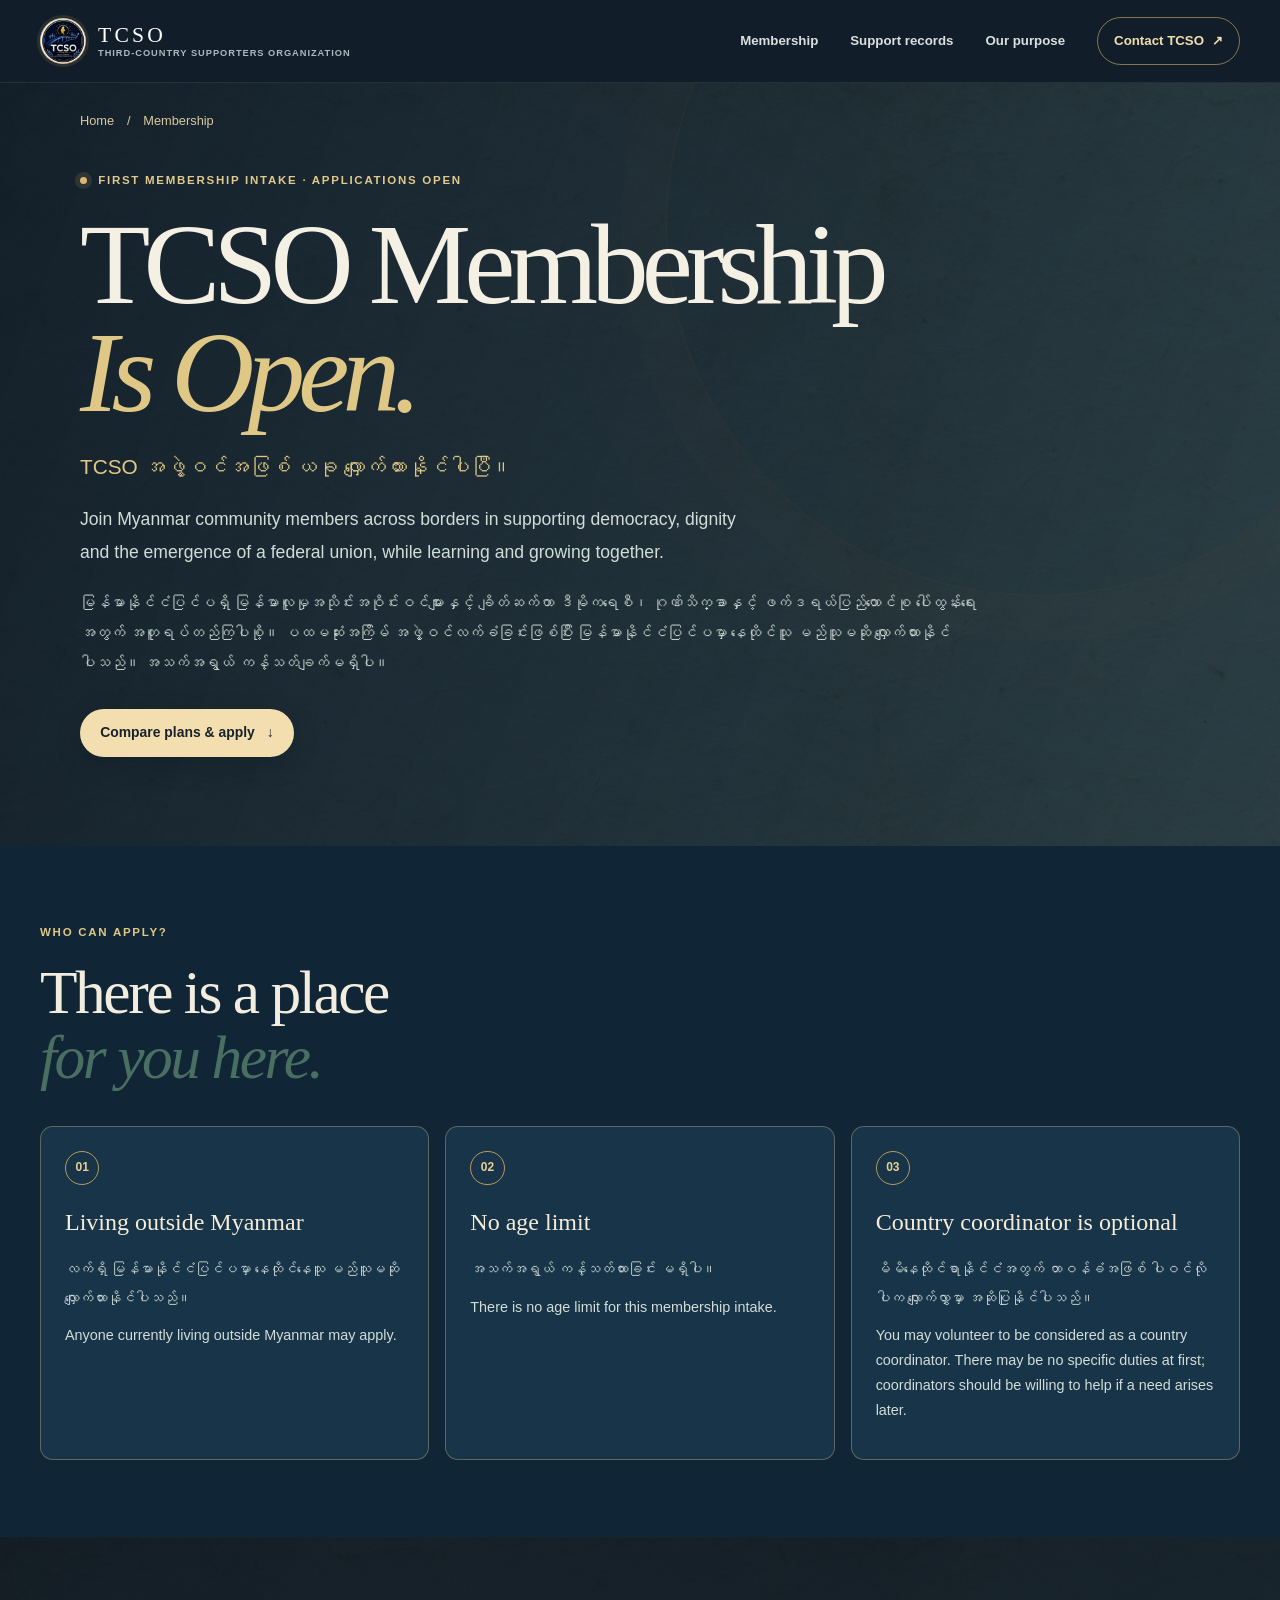
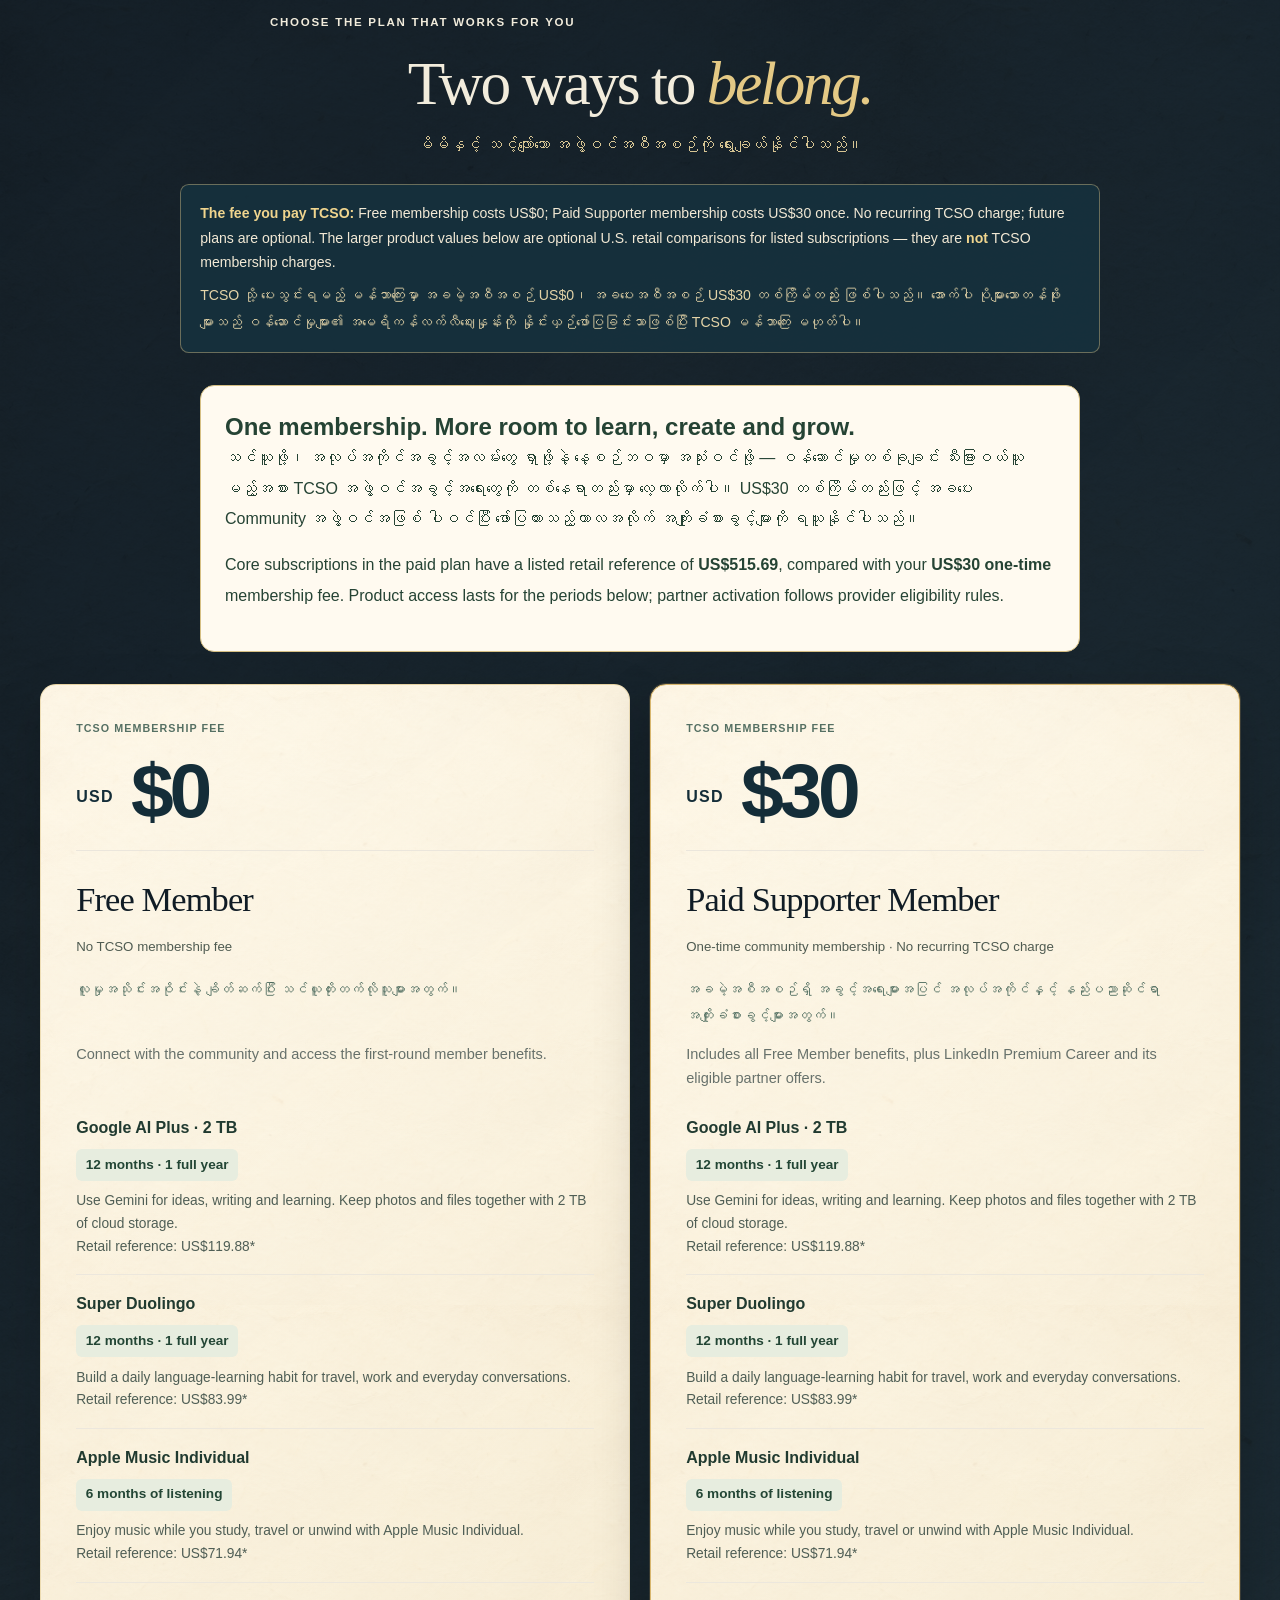
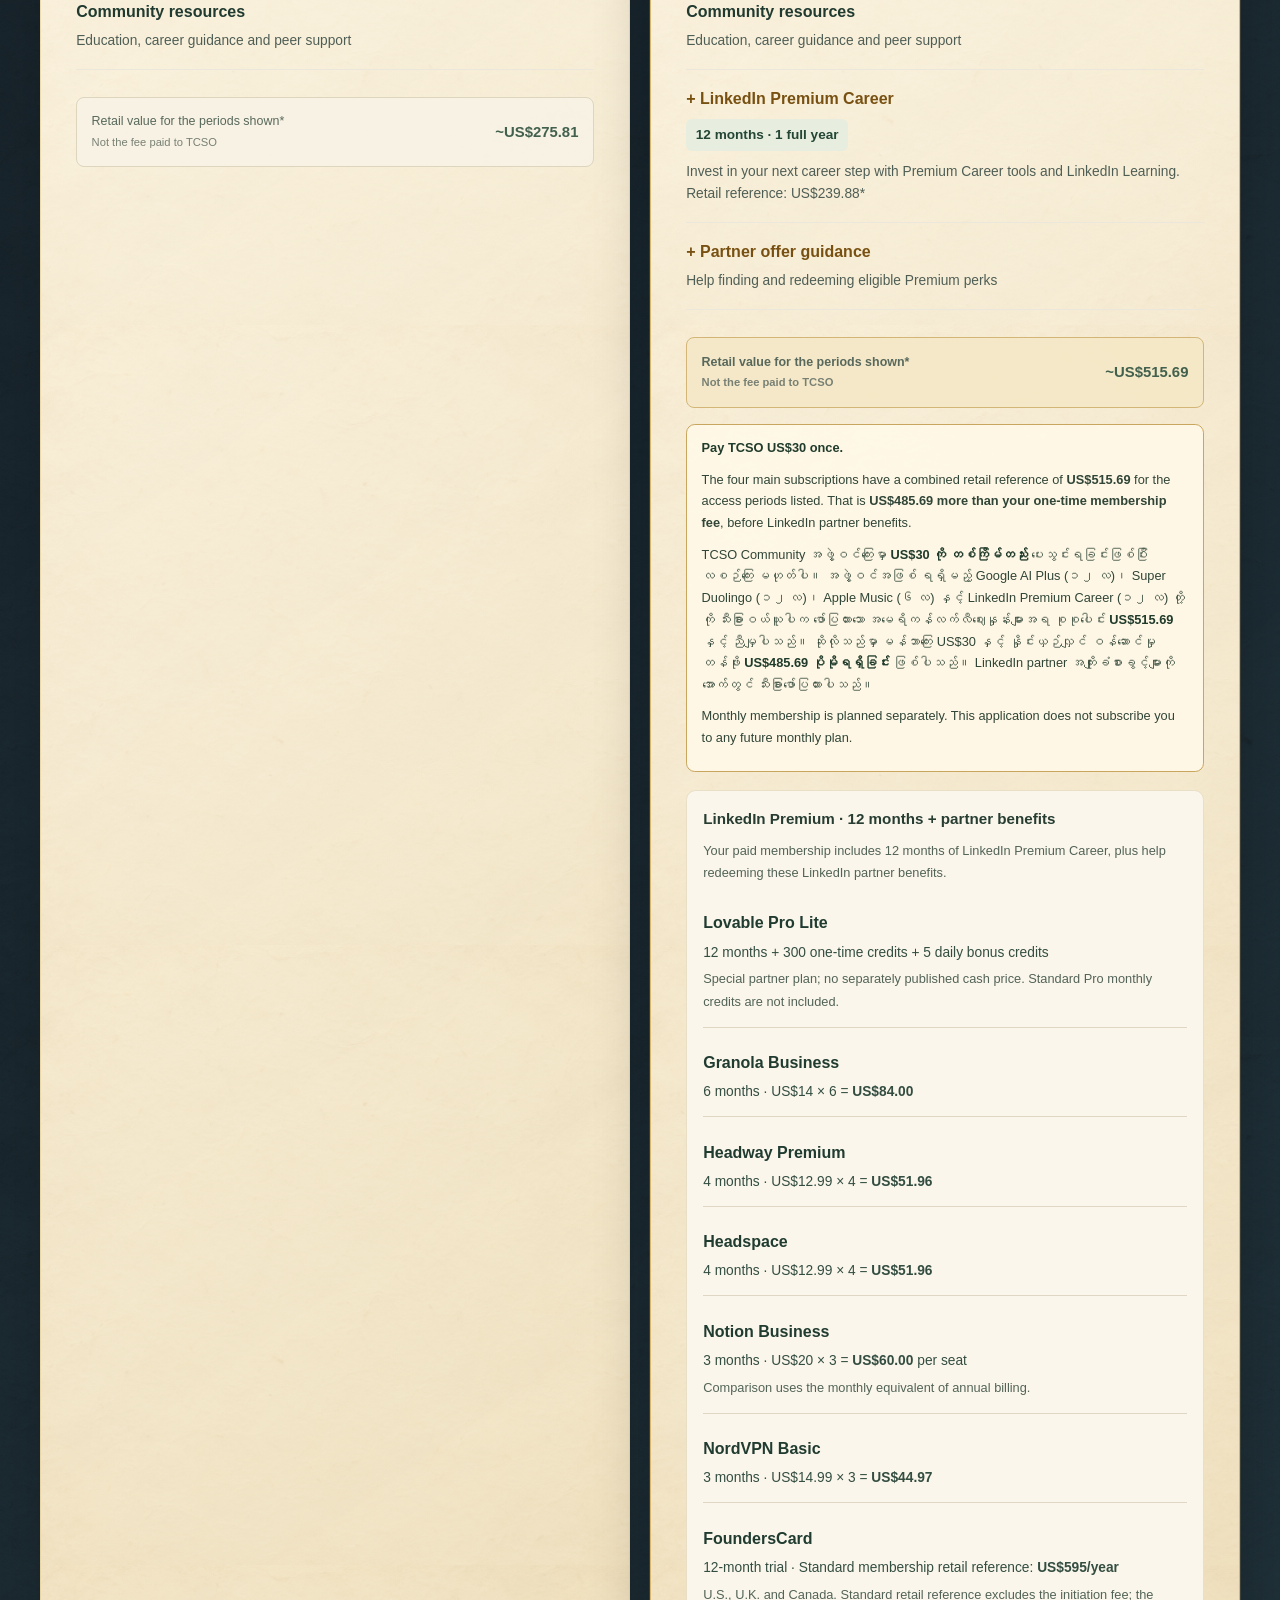
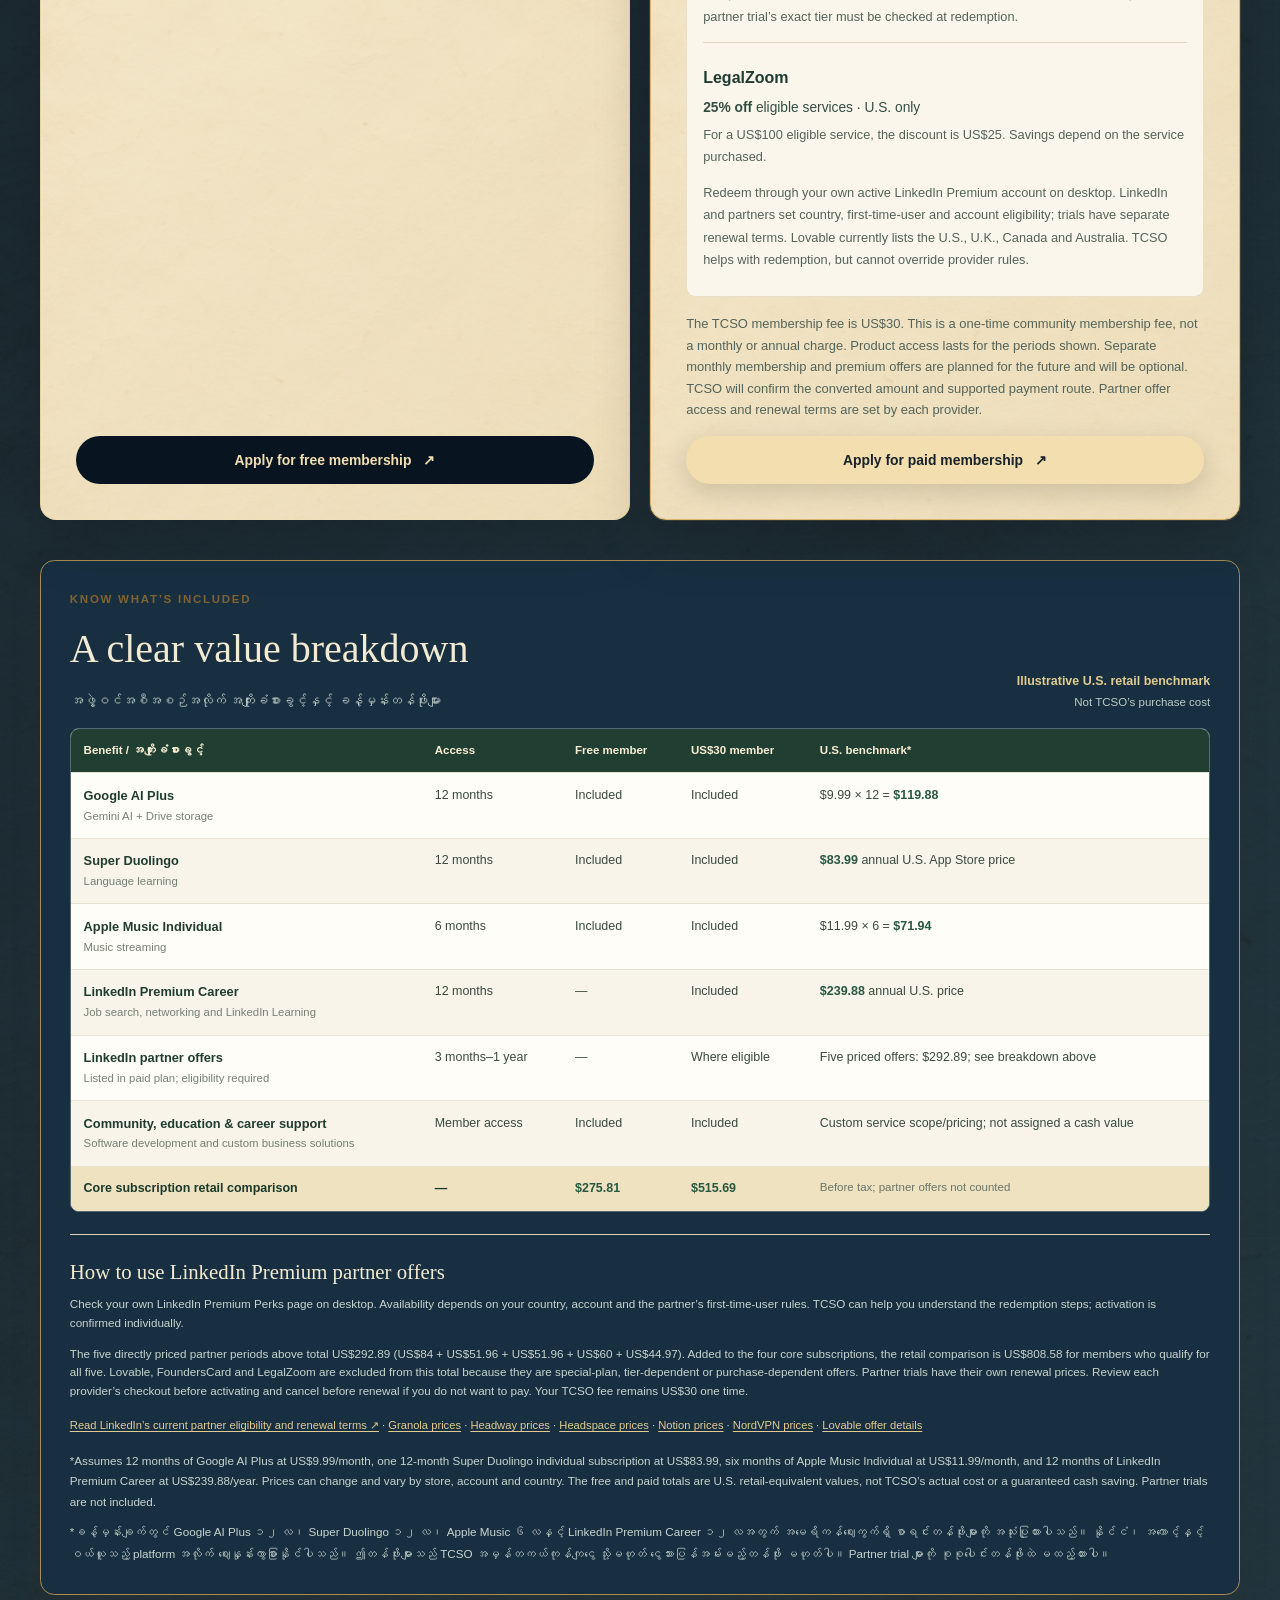
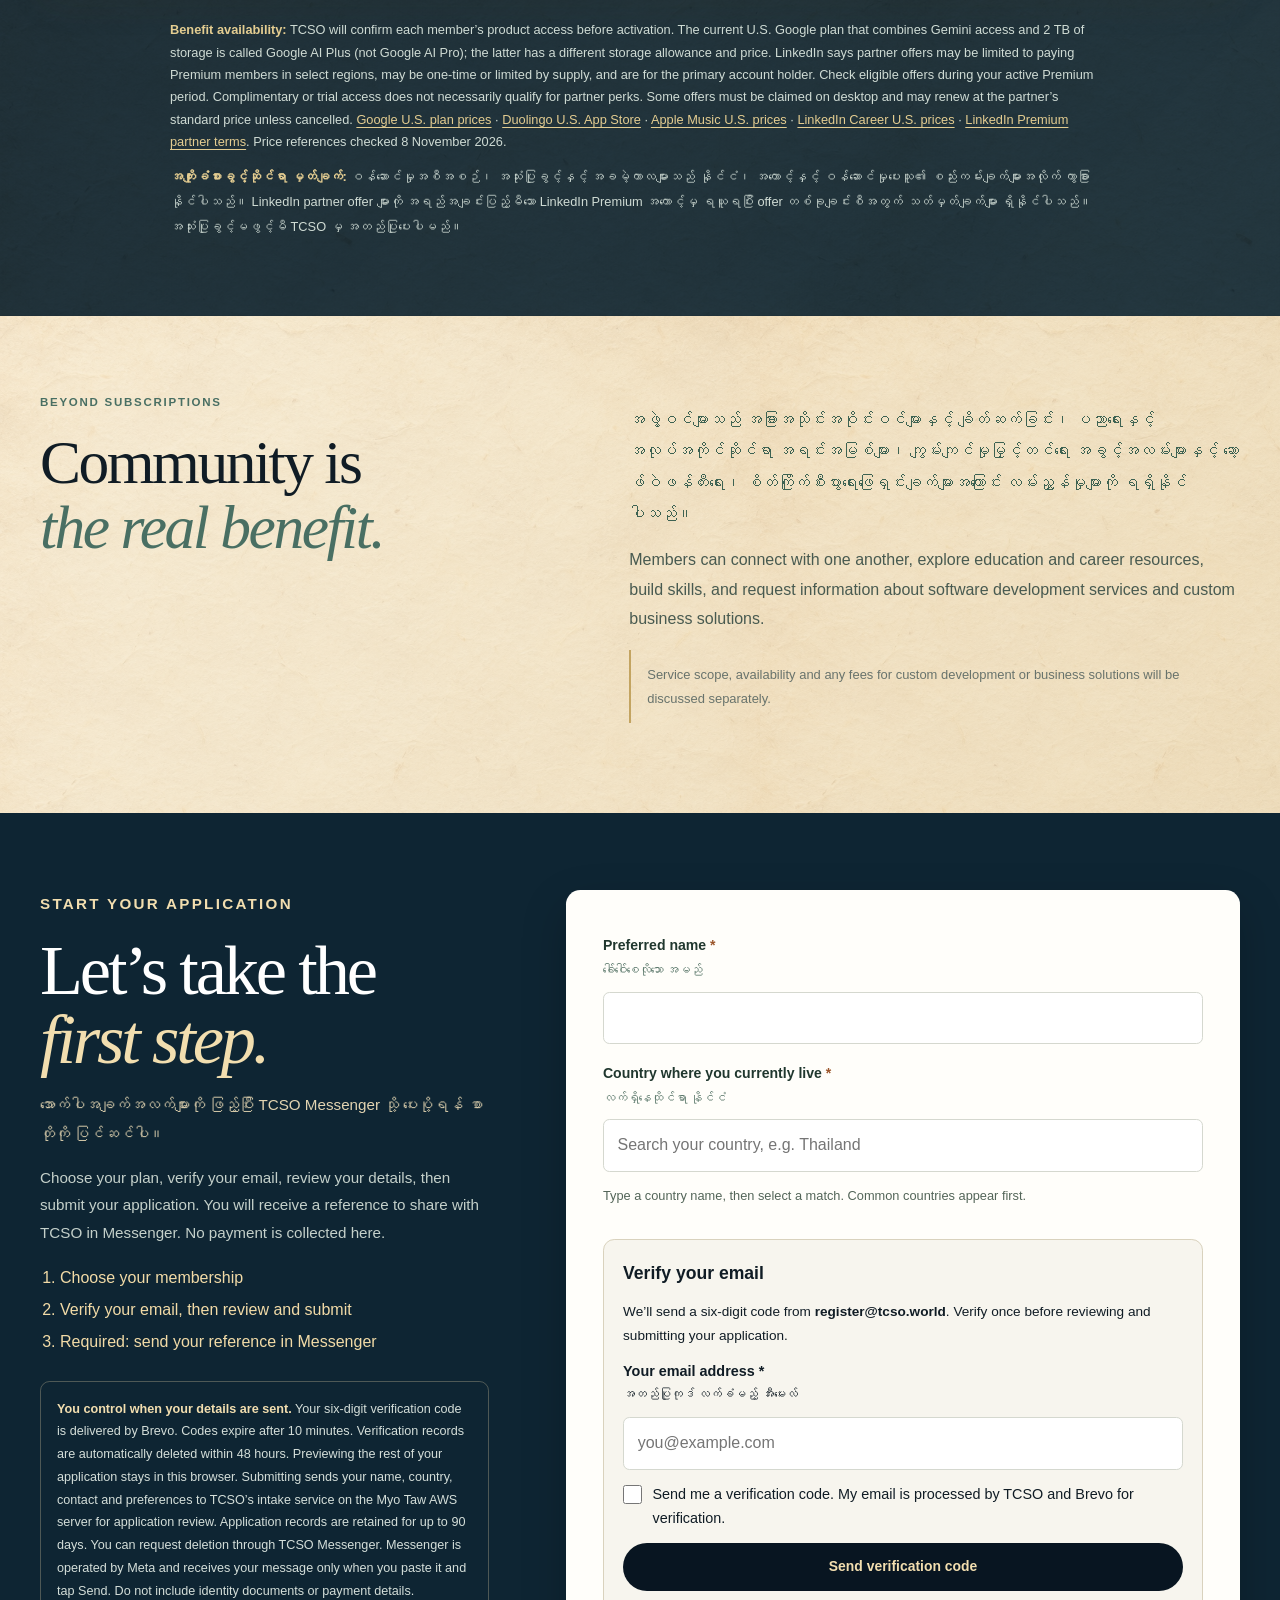
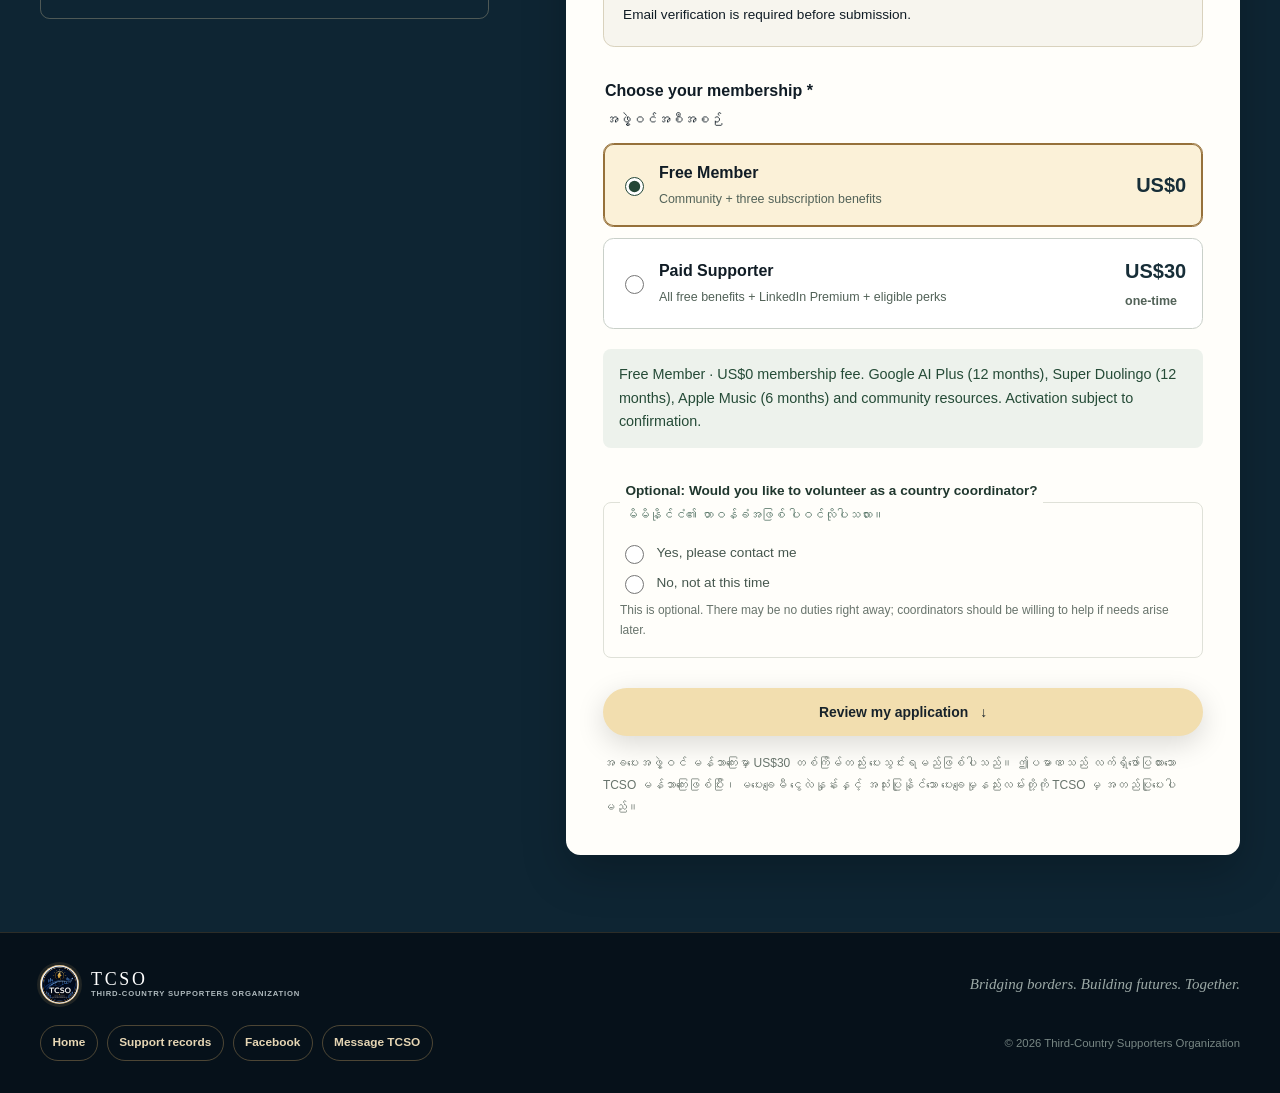
==== commit 864955f8: "Clarify benefit durations and resume email verification across tabs" ====
--- a/membership/index.html
+++ b/membership/index.html
@@ -24,8 +24,8 @@
     <meta name="twitter:title" content="TCSO Membership Is Open">
     <meta name="twitter:description" content="Join a Myanmar diaspora community for connection, learning and shared support.">
     <meta name="twitter:image" content="https://tcso.world/assets/tcso-membership-social-card.jpg">
-    <link rel="stylesheet" href="/styles.css?v=20261108-mail-v7">
-    <script src="/script.js?v=20261108-mail-v7" defer></script>
+    <link rel="stylesheet" href="/styles.css?v=20261108-resume-v8">
+    <script src="/script.js?v=20261108-resume-v8" defer></script>
 <noscript><style>.header-inner{flex-wrap:wrap;padding-block:1rem}.nav-toggle{display:none}.primary-nav{position:static;display:flex;flex-wrap:wrap;width:100%;box-shadow:none}#membership-form{display:none}</style></noscript>
 </head>
 <body class="membership-page">
@@ -81,19 +81,19 @@
                     <p lang="my">မိမိနှင့် သင့်လျော်သော အဖွဲ့ဝင်အစီအစဉ်ကို ရွေးချယ်နိုင်ပါသည်။</p>
                 </div>
                 <p class="fee-clarifier"><strong>The fee you pay TCSO:</strong> Free membership costs US$0; Paid Supporter membership costs US$30 once. No recurring TCSO charge; future plans are optional. The larger product values below are optional U.S. retail comparisons for listed subscriptions — they are <strong>not</strong> TCSO membership charges. <span lang="my">TCSO သို့ ပေးသွင်းရမည့် မန်ဘာကြေးမှာ အခမဲ့အစီအစဉ် US$0၊ အခပေးအစီအစဉ် US$30 တစ်ကြိမ်တည်း ဖြစ်ပါသည်။ အောက်ပါ ပိုများသောတန်ဖိုးများသည် ဝန်ဆောင်မှုများ၏ အမေရိကန်လက်လီဈေးနှုန်းကို နှိုင်းယှဉ်ဖော်ပြခြင်းသာဖြစ်ပြီး TCSO မန်ဘာကြေး မဟုတ်ပါ။</span></p>
-                <div class="plan-grid">
+                <div class="offer-story"><h3>One membership. More room to learn, create and grow.</h3><p lang="my">သင်ယူဖို့၊ အလုပ်အကိုင်အခွင့်အလမ်းတွေ ရှာဖို့နဲ့ နေ့စဉ်ဘဝမှာ အသုံးဝင်ဖို့ — ဝန်ဆောင်မှုတစ်ခုချင်း သီးခြားဝယ်ယူမည့်အစား TCSO အဖွဲ့ဝင်အခွင့်အရေးတွေကို တစ်နေရာတည်းမှာ လေ့လာလိုက်ပါ။ US$30 တစ်ကြိမ်တည်းဖြင့် အခပေး Community အဖွဲ့ဝင်အဖြစ် ပါဝင်ပြီး ဖော်ပြထားသည့်ကာလအလိုက် အကျိုးခံစားခွင့်များကို ရယူနိုင်ပါသည်။</p><p>Core subscriptions in the paid plan have a listed retail reference of <strong>US$515.69</strong>, compared with your <strong>US$30 one-time</strong> membership fee. Product access lasts for the periods below; partner activation follows provider eligibility rules.</p></div><div class="plan-grid">
                     <article class="plan-card plan-card--free">
                         <div class="plan-topline"><span class="plan-label">TCSO membership fee</span><span class="plan-price"><small>USD</small> $0</span></div>
                         <h3>Free Member</h3><p class="fee-period">No TCSO membership fee</p>
                         <p class="plan-burmese" lang="my">လူမှုအသိုင်းအဝိုင်းနဲ့ ချိတ်ဆက်ပြီး သင်ယူတိုးတက်လိုသူများအတွက်။</p>
                         <p class="plan-description">Connect with the community and access the first-round member benefits.</p>
                         <ul class="benefit-list">
-                            <li><strong>Google AI Plus · 2 TB</strong><span>Gemini AI and cloud storage · 12 months<br>Retail reference: US$119.88*</span></li>
-                            <li><strong>Super Duolingo</strong><span>Language learning · 12 months<br>Retail reference: US$83.99*</span></li>
-                            <li><strong>Apple Music Individual</strong><span>Music streaming · 6 months<br>Retail reference: US$71.94*</span></li>
+                            <li><strong>Google AI Plus · 2 TB</strong><span><b class="duration-badge">12 months · 1 full year</b>Use Gemini for ideas, writing and learning. Keep photos and files together with 2 TB of cloud storage.<br>Retail reference: US$119.88*</span></li>
+                            <li><strong>Super Duolingo</strong><span><b class="duration-badge">12 months · 1 full year</b>Build a daily language-learning habit for travel, work and everyday conversations.<br>Retail reference: US$83.99*</span></li>
+                            <li><strong>Apple Music Individual</strong><span><b class="duration-badge">6 months of listening</b>Enjoy music while you study, travel or unwind with Apple Music Individual.<br>Retail reference: US$71.94*</span></li>
                             <li><strong>Community resources</strong><span>Education, career guidance and peer support</span></li>
                         </ul>
-                        <p class="plan-value"><span>Optional product-price comparison*<br><small>Not the fee paid to TCSO</small></span><strong>~US$275.81</strong></p>
+                        <p class="plan-value"><span>Retail value for the periods shown*<br><small>Not the fee paid to TCSO</small></span><strong>~US$275.81</strong></p>
                         <a class="button button--ink plan-cta" href="#apply" data-select-plan="free">Apply for free membership <span aria-hidden="true">↗</span></a>
                     </article>
 
@@ -103,13 +103,13 @@
                         <p class="plan-burmese" lang="my">အခမဲ့အစီအစဉ်ရှိ အခွင့်အရေးများအပြင် အလုပ်အကိုင်နှင့် နည်းပညာဆိုင်ရာ အကျိုးခံစားခွင့်များအတွက်။</p>
                         <p class="plan-description">Includes all Free Member benefits, plus LinkedIn Premium Career and its eligible partner offers.</p>
                         <ul class="benefit-list">
-                            <li><strong>Google AI Plus · 2 TB</strong><span>Gemini AI and cloud storage · 12 months<br>Retail reference: US$119.88*</span></li>
-                            <li><strong>Super Duolingo</strong><span>Language learning · 12 months<br>Retail reference: US$83.99*</span></li>
-                            <li><strong>Apple Music Individual</strong><span>Music streaming · 6 months<br>Retail reference: US$71.94*</span></li>
+                            <li><strong>Google AI Plus · 2 TB</strong><span><b class="duration-badge">12 months · 1 full year</b>Use Gemini for ideas, writing and learning. Keep photos and files together with 2 TB of cloud storage.<br>Retail reference: US$119.88*</span></li>
+                            <li><strong>Super Duolingo</strong><span><b class="duration-badge">12 months · 1 full year</b>Build a daily language-learning habit for travel, work and everyday conversations.<br>Retail reference: US$83.99*</span></li>
+                            <li><strong>Apple Music Individual</strong><span><b class="duration-badge">6 months of listening</b>Enjoy music while you study, travel or unwind with Apple Music Individual.<br>Retail reference: US$71.94*</span></li>
                             <li><strong>Community resources</strong><span>Education, career guidance and peer support</span></li>
-                            <li class="benefit-extra"><strong>+ LinkedIn Premium Career</strong><span>12 months · Career tools and LinkedIn Learning<br>Retail reference: US$239.88*</span></li><li class="benefit-extra"><strong>+ Partner offer guidance</strong><span>Help finding and redeeming eligible Premium perks</span></li>
+                            <li class="benefit-extra"><strong>+ LinkedIn Premium Career</strong><span><b class="duration-badge">12 months · 1 full year</b>Invest in your next career step with Premium Career tools and LinkedIn Learning.<br>Retail reference: US$239.88*</span></li><li class="benefit-extra"><strong>+ Partner offer guidance</strong><span>Help finding and redeeming eligible Premium perks</span></li>
                         </ul>
-                        <p class="plan-value plan-value--paid"><span>Optional product-price comparison*<br><small>Not the fee paid to TCSO</small></span><strong>~US$515.69</strong></p>
+                        <p class="plan-value plan-value--paid"><span>Retail value for the periods shown*<br><small>Not the fee paid to TCSO</small></span><strong>~US$515.69</strong></p>
                         <div class="paid-value-highlight"><strong>Pay TCSO US$30 once.</strong><p>The four main subscriptions have a combined retail reference of <b>US$515.69</b> for the access periods listed. That is <b>US$485.69 more than your one-time membership fee</b>, before LinkedIn partner benefits.</p><p lang="my">TCSO Community အဖွဲ့ဝင်ကြေးမှာ <strong>US$30 ကို တစ်ကြိမ်တည်း</strong> ပေးသွင်းရခြင်းဖြစ်ပြီး လစဉ်ကြေး မဟုတ်ပါ။ အဖွဲ့ဝင်အဖြစ် ရရှိမည့် Google AI Plus (၁၂ လ)၊ Super Duolingo (၁၂ လ)၊ Apple Music (၆ လ) နှင့် LinkedIn Premium Career (၁၂ လ) တို့ကို သီးခြားဝယ်ယူပါက ဖော်ပြထားသော အမေရိကန်လက်လီဈေးနှုန်းများအရ စုစုပေါင်း <strong>US$515.69</strong> နှင့် ညီမျှပါသည်။ ဆိုလိုသည်မှာ မန်ဘာကြေး US$30 နှင့် နှိုင်းယှဉ်လျှင် ဝန်ဆောင်မှုတန်ဖိုး <strong>US$485.69 ပိုမိုရရှိခြင်း</strong> ဖြစ်ပါသည်။ LinkedIn partner အကျိုးခံစားခွင့်များကို အောက်တွင် သီးခြားဖော်ပြထားပါသည်။</p><p>Monthly membership is planned separately. This application does not subscribe you to any future monthly plan.</p></div>
                         <div class="partner-offers">
                             <h4>LinkedIn Premium · 12 months + partner benefits</h4>
@@ -174,7 +174,7 @@
                     <h2 id="apply-title">Let’s take the<br><em>first step.</em></h2>
                     <p lang="my">အောက်ပါအချက်အလက်များကို ဖြည့်ပြီး TCSO Messenger သို့ ပေးပို့ရန် စာတိုကို ပြင်ဆင်ပါ။</p>
                     <p>Choose your plan, verify your email, review your details, then submit your application. You will receive a reference to share with TCSO in Messenger. No payment is collected here.</p>
-                    <ol class="apply-steps-list"><li>Choose your membership</li><li>Verify your email, then review and submit</li><li>Continue with TCSO on Messenger</li></ol><p class="application-privacy"><strong>You control when your details are sent.</strong> Your six-digit verification code is delivered by Brevo. Codes expire after 10 minutes. Verification records are automatically deleted within 48 hours. Previewing the rest of your application stays in this browser. Submitting sends your name, country, contact and preferences to TCSO’s intake service on the Myo Taw AWS server for application review. Application records are retained for up to 90 days. You can request deletion through TCSO Messenger. Messenger is operated by Meta and receives your message only when you paste it and tap Send. Do not include identity documents or payment details.</p>
+                    <ol class="apply-steps-list"><li>Choose your membership</li><li>Verify your email, then review and submit</li><li>Required: send your reference in Messenger</li></ol><p class="application-privacy"><strong>You control when your details are sent.</strong> Your six-digit verification code is delivered by Brevo. Codes expire after 10 minutes. Verification records are automatically deleted within 48 hours. Previewing the rest of your application stays in this browser. Submitting sends your name, country, contact and preferences to TCSO’s intake service on the Myo Taw AWS server for application review. Application records are retained for up to 90 days. You can request deletion through TCSO Messenger. Messenger is operated by Meta and receives your message only when you paste it and tap Send. Do not include identity documents or payment details.</p>
                 </div>
                 <div class="application-card">
                     <noscript><p>JavaScript is needed for online registration. <a href="https://m.me/TCSODL">Message TCSO</a> with your preferred name, country and plan (Free US$0 or Paid US$30).</p></noscript><form id="membership-form">
@@ -238,7 +238,7 @@
                         <section class="messenger-next" id="messenger-next" aria-labelledby="messenger-next-title">
                         <p class="next-step-kicker" id="messenger-kicker">Messenger follow-up</p>
                         <h3 id="messenger-next-title">Continue with TCSO</h3>
-                        <p id="messenger-next-description">Your message is prepared above. You can copy it to contact TCSO in Messenger.</p>
+                        <p id="messenger-next-description">Sending your prepared message to TCSO in Messenger is required for membership review and activation.</p>
                         <ol><li>Copy your prepared message and open the TCSO chat.</li><li>Paste the message into Messenger.</li><li>Tap <strong>Send</strong> so the TCSO team can reply.</li></ol>
                         <div class="application-result-actions">
                             <button class="button button--ink" type="button" id="copy-and-open">Copy message &amp; open Messenger <span aria-hidden="true">↗</span></button>
--- a/styles.css
+++ b/styles.css
@@ -716,3 +716,7 @@
 .next-step-kicker { text-transform:uppercase; letter-spacing:.1em; font-weight:750; color:#52673d; font-size:.7rem !important; margin:0; }
 .messenger-next .application-result-actions { display:flex; flex-direction:row; flex-wrap:wrap; gap:.7rem; }
 .messenger-next .button { flex:1 1 200px; }
+
+.duration-badge { display:block; width:fit-content; background:#e7eddf; color:#234635; border-radius:6px; padding:.3rem .6rem; margin:.15rem 0 .6rem; font-size:.85rem; }
+.offer-story { max-width:880px; margin:0 auto 2rem; padding:1.5rem; background:#fffaf0; border:1px solid #d6bf83; border-radius:14px; color:#254334; line-height:1.9; }
+.offer-story h3 { margin:0; font-size:1.5rem; line-height:1.4; }
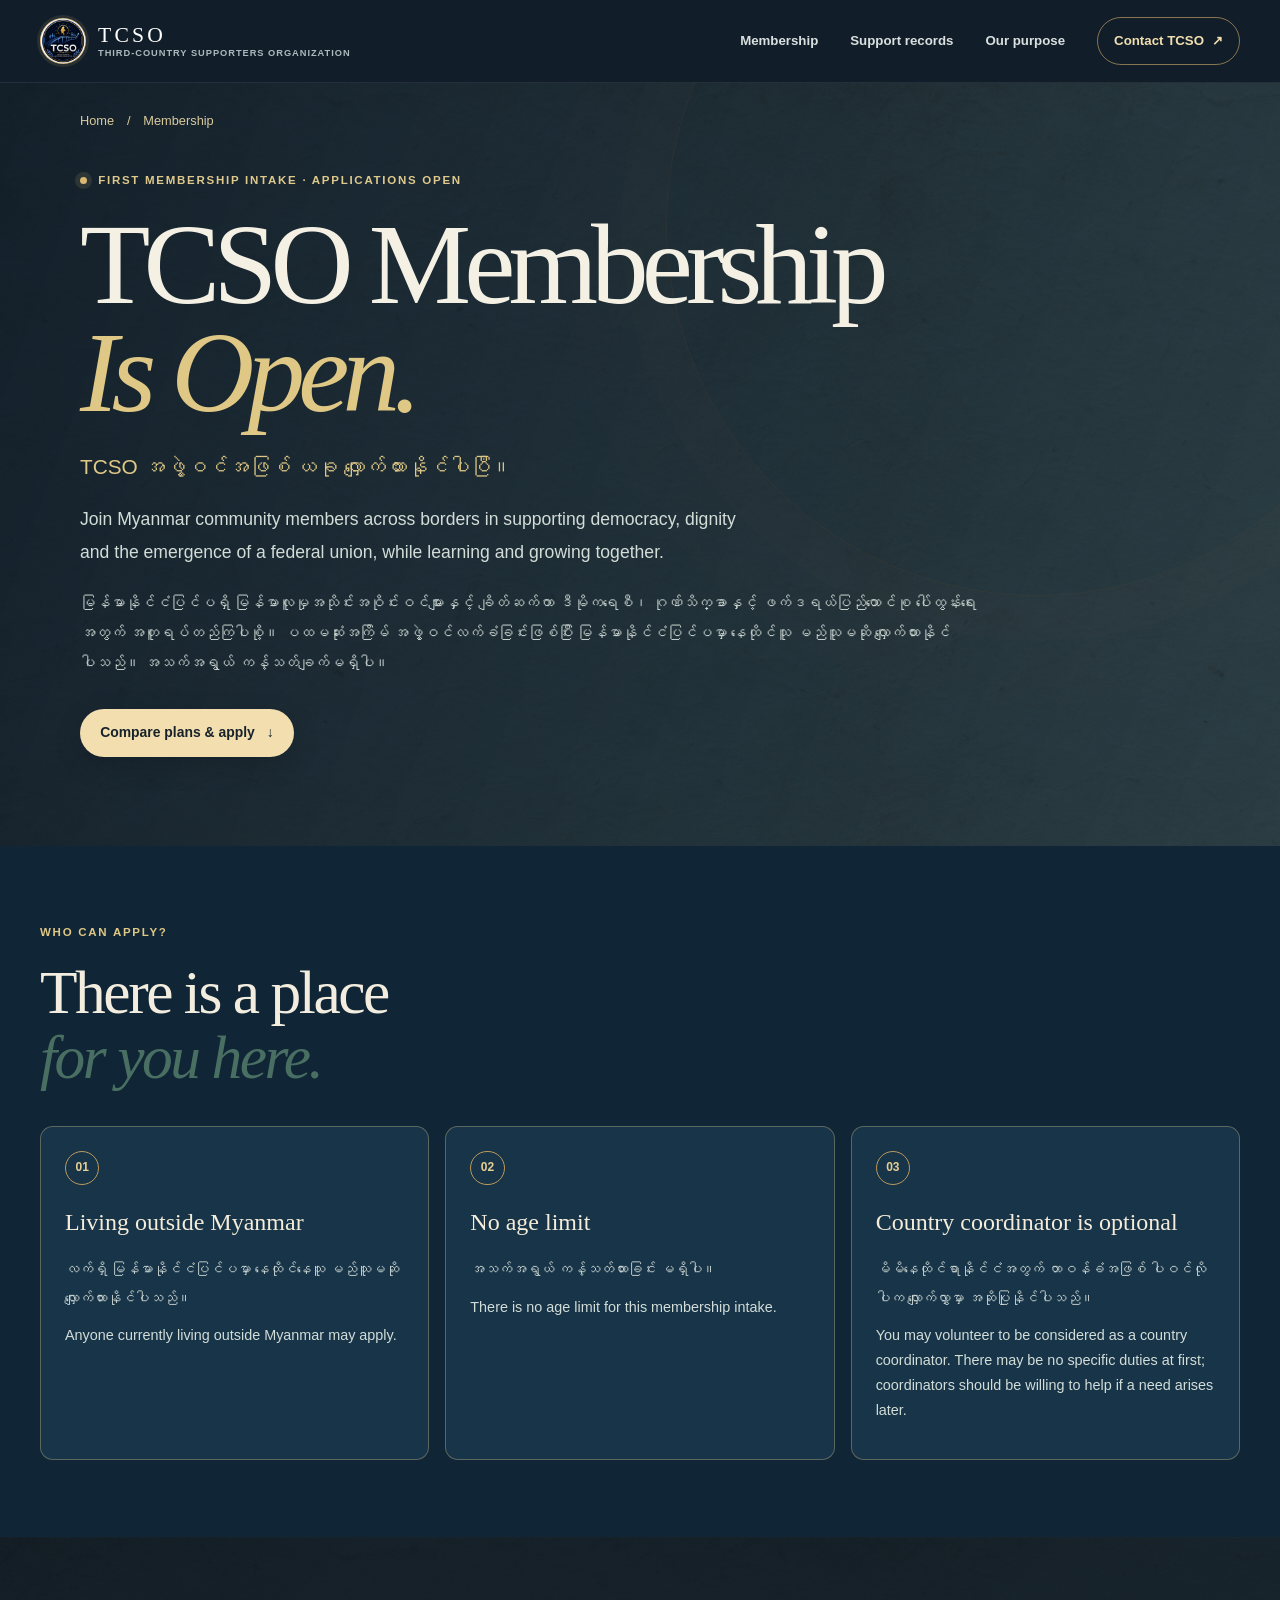
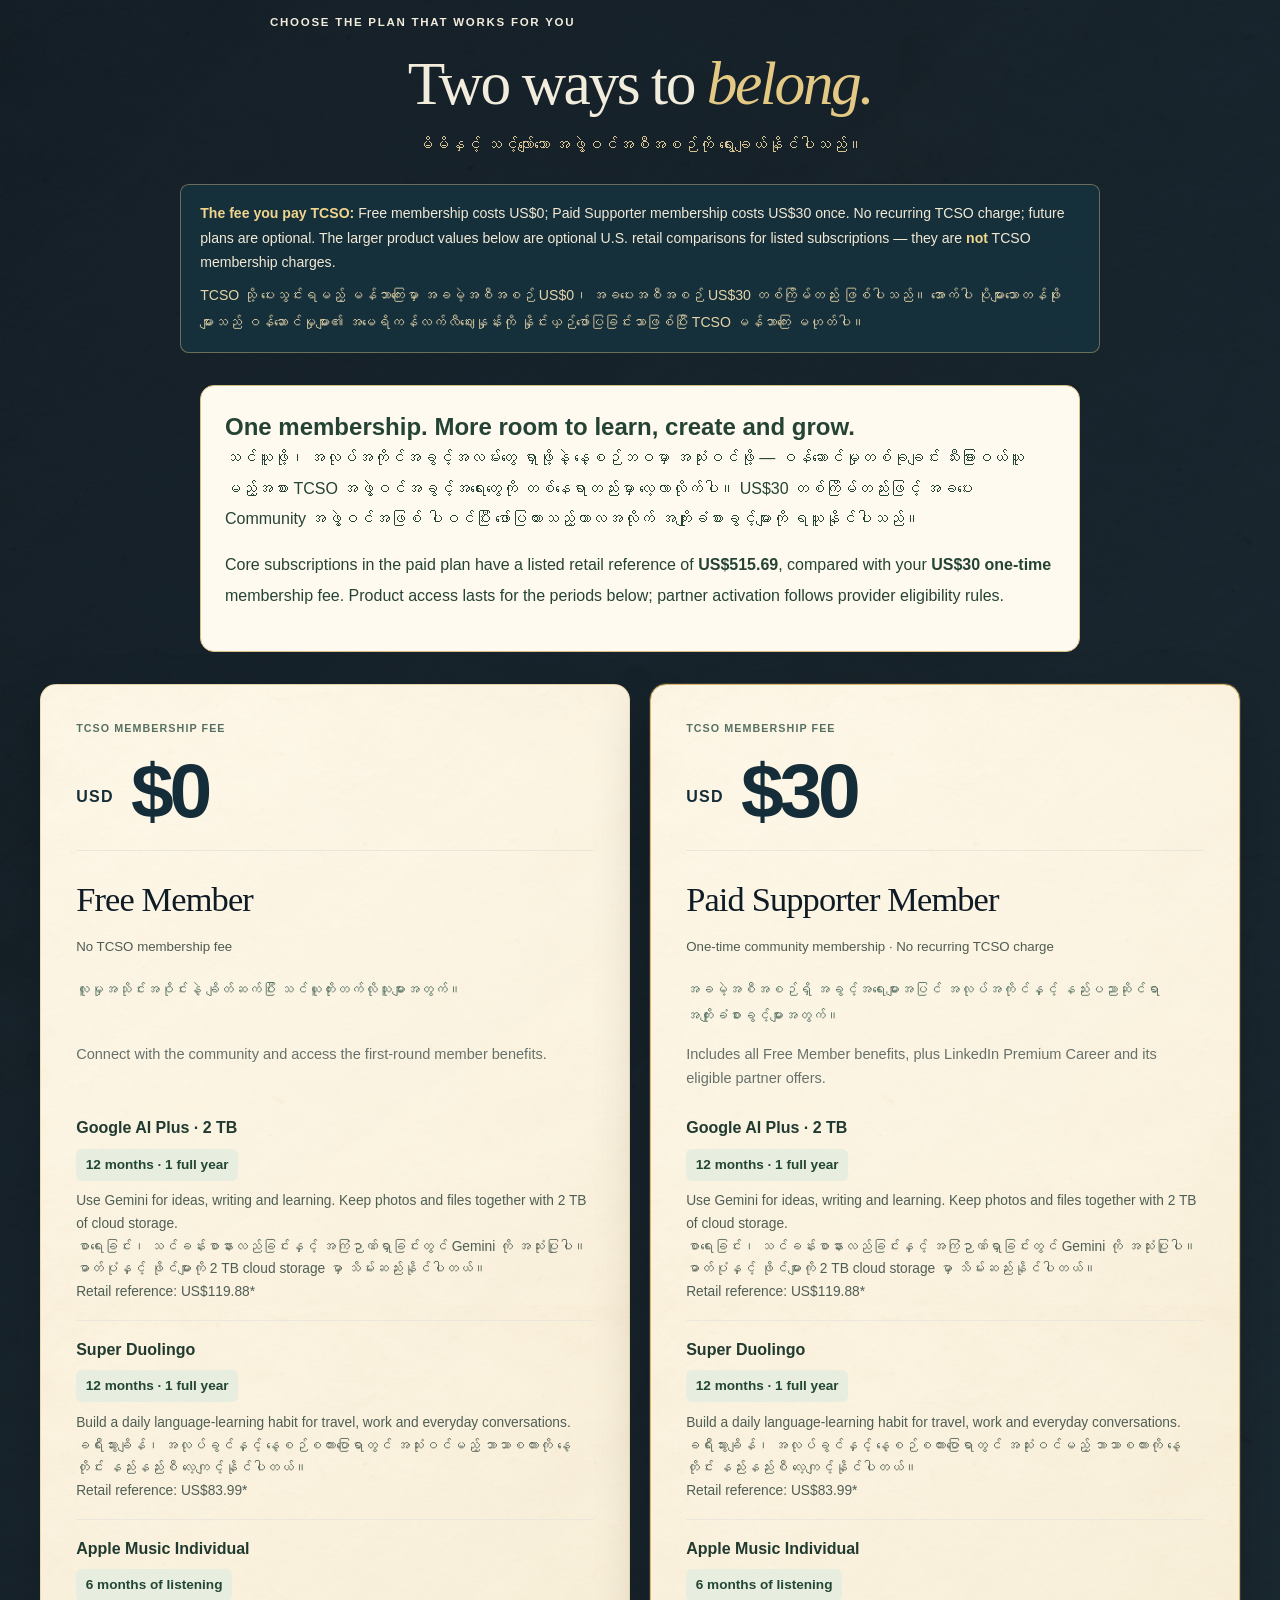
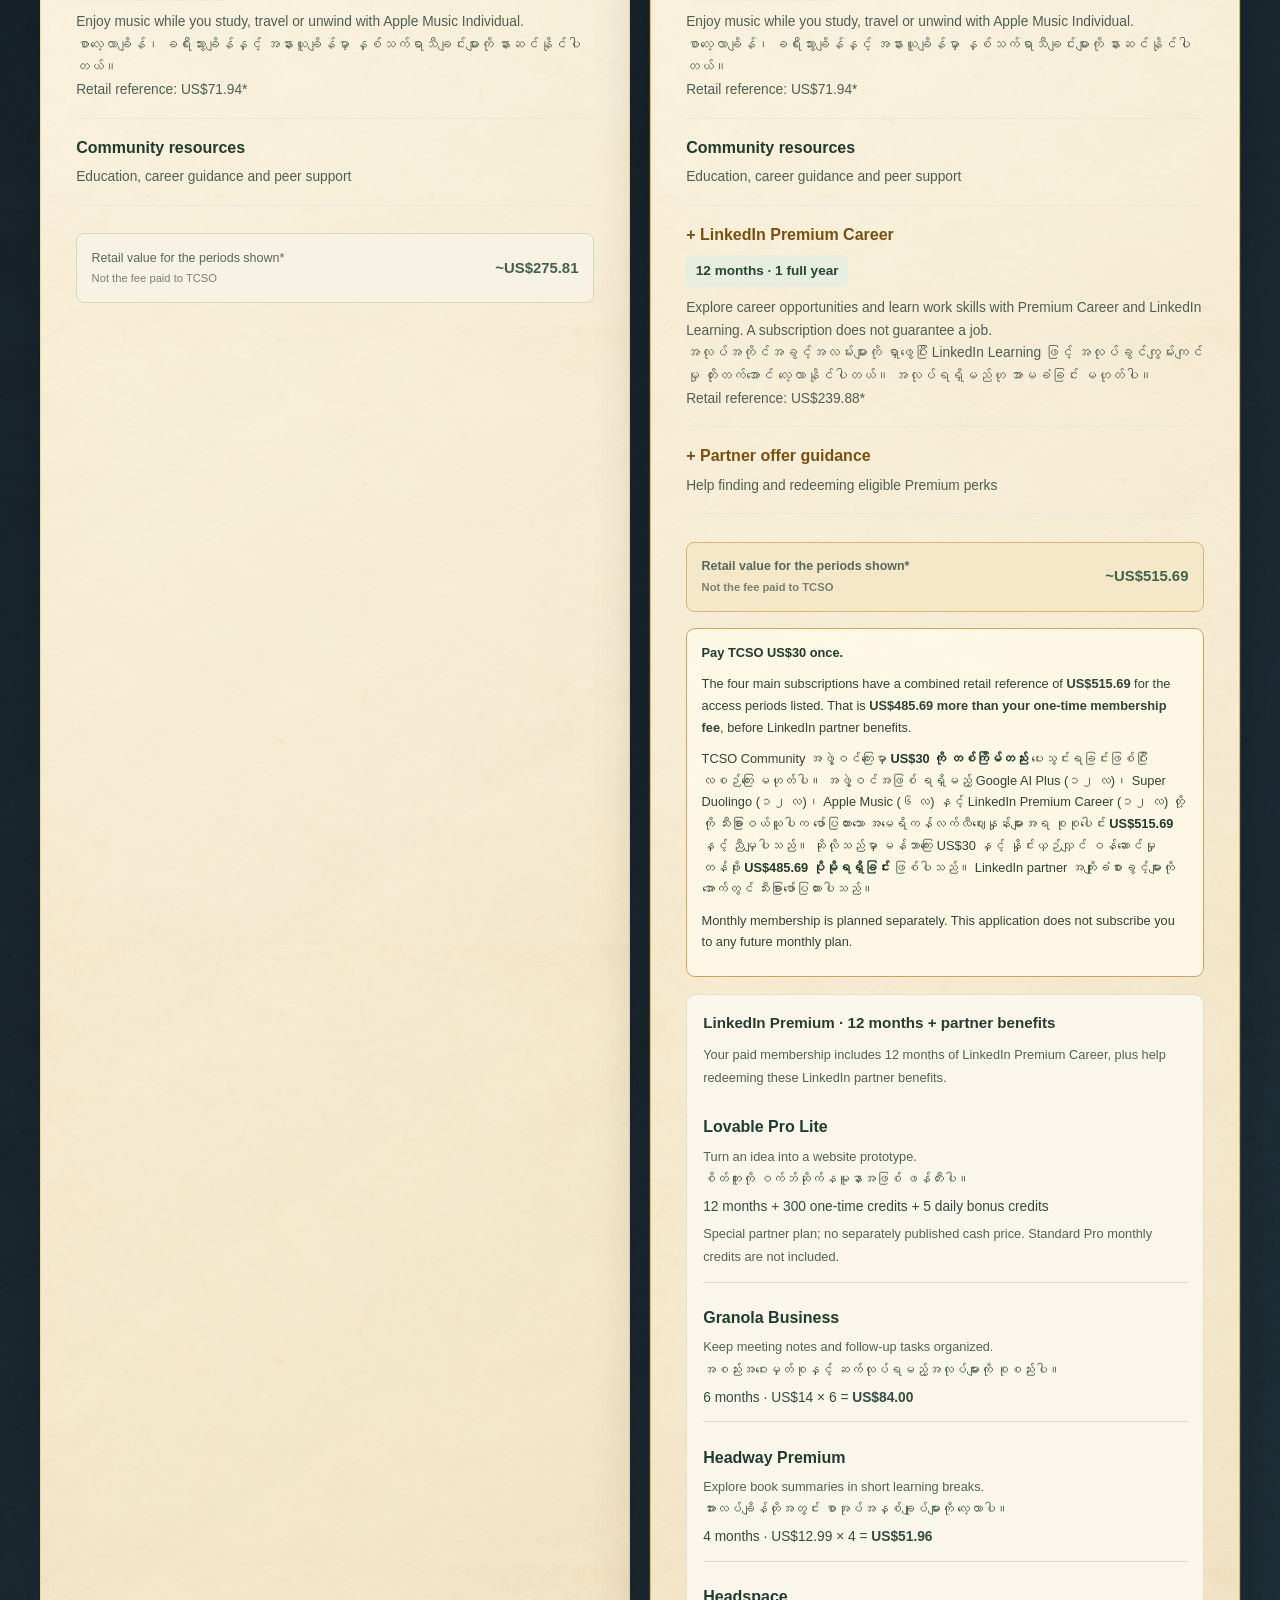
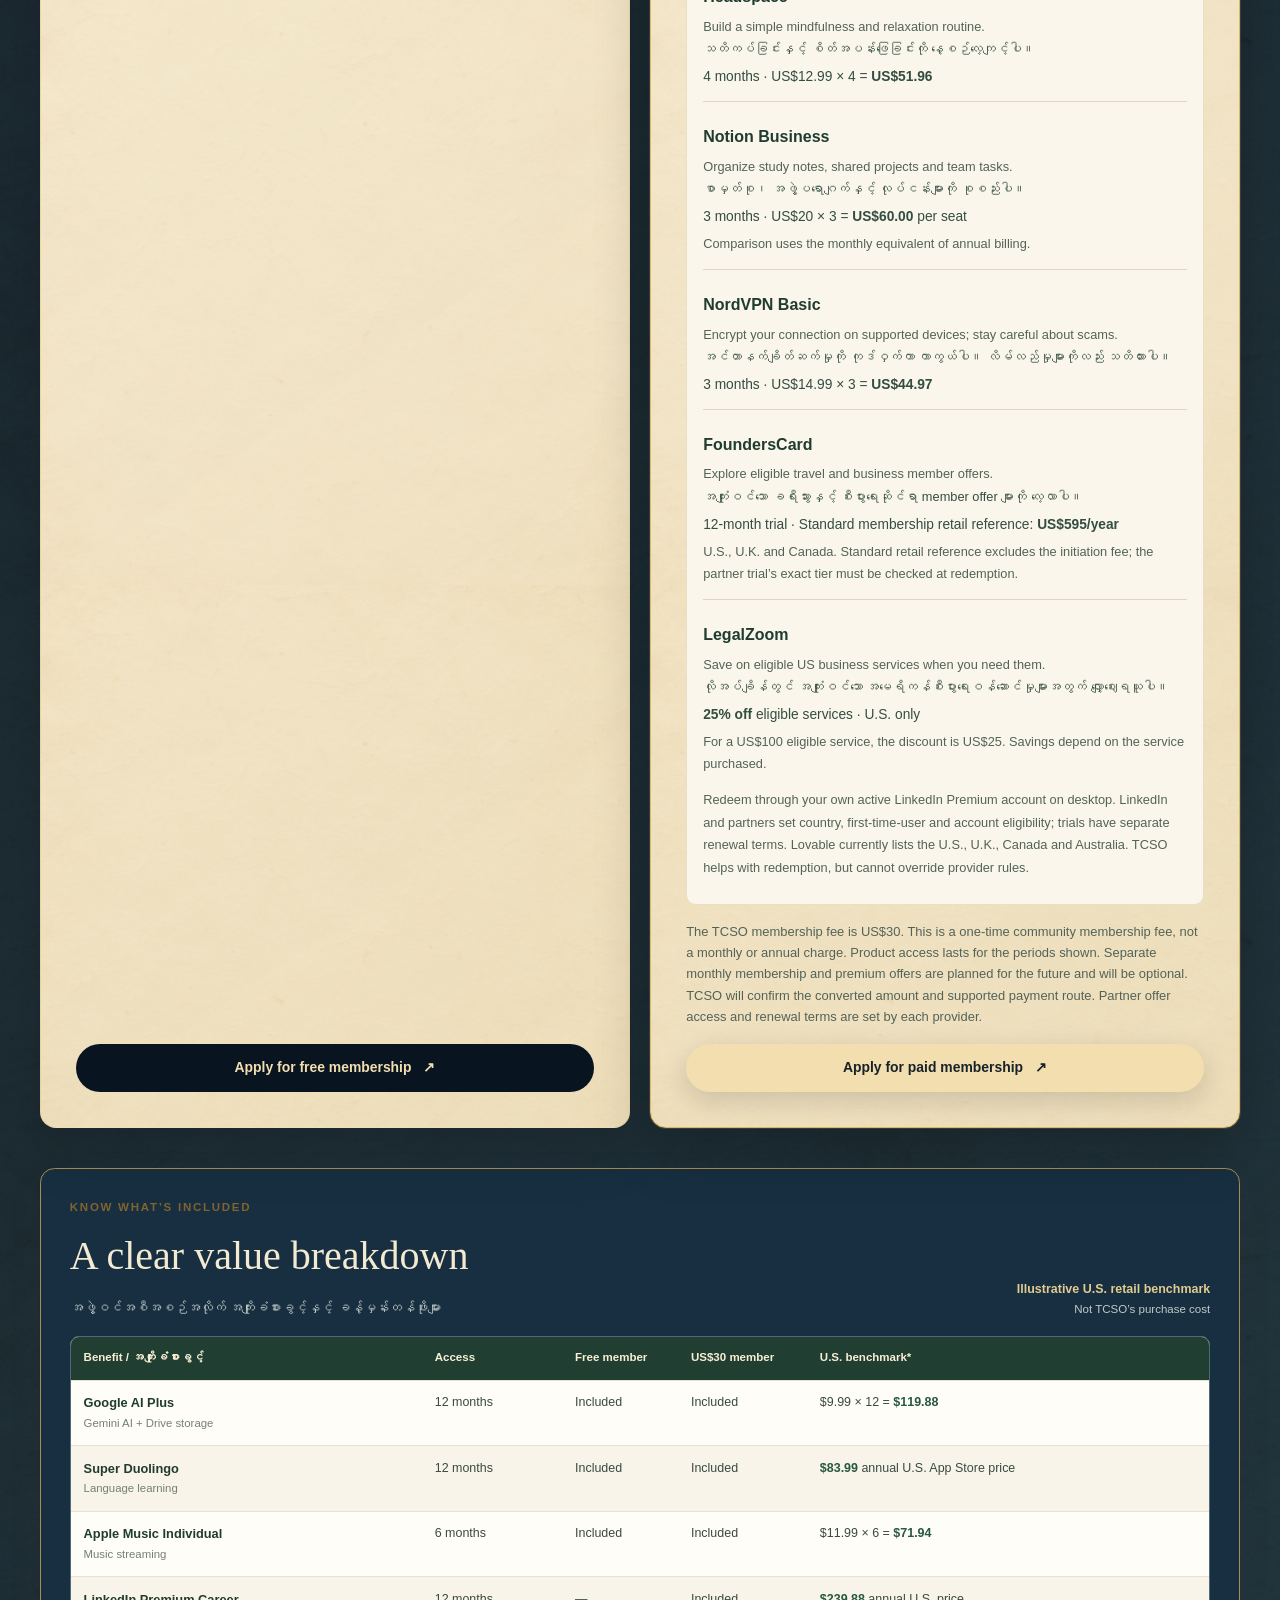
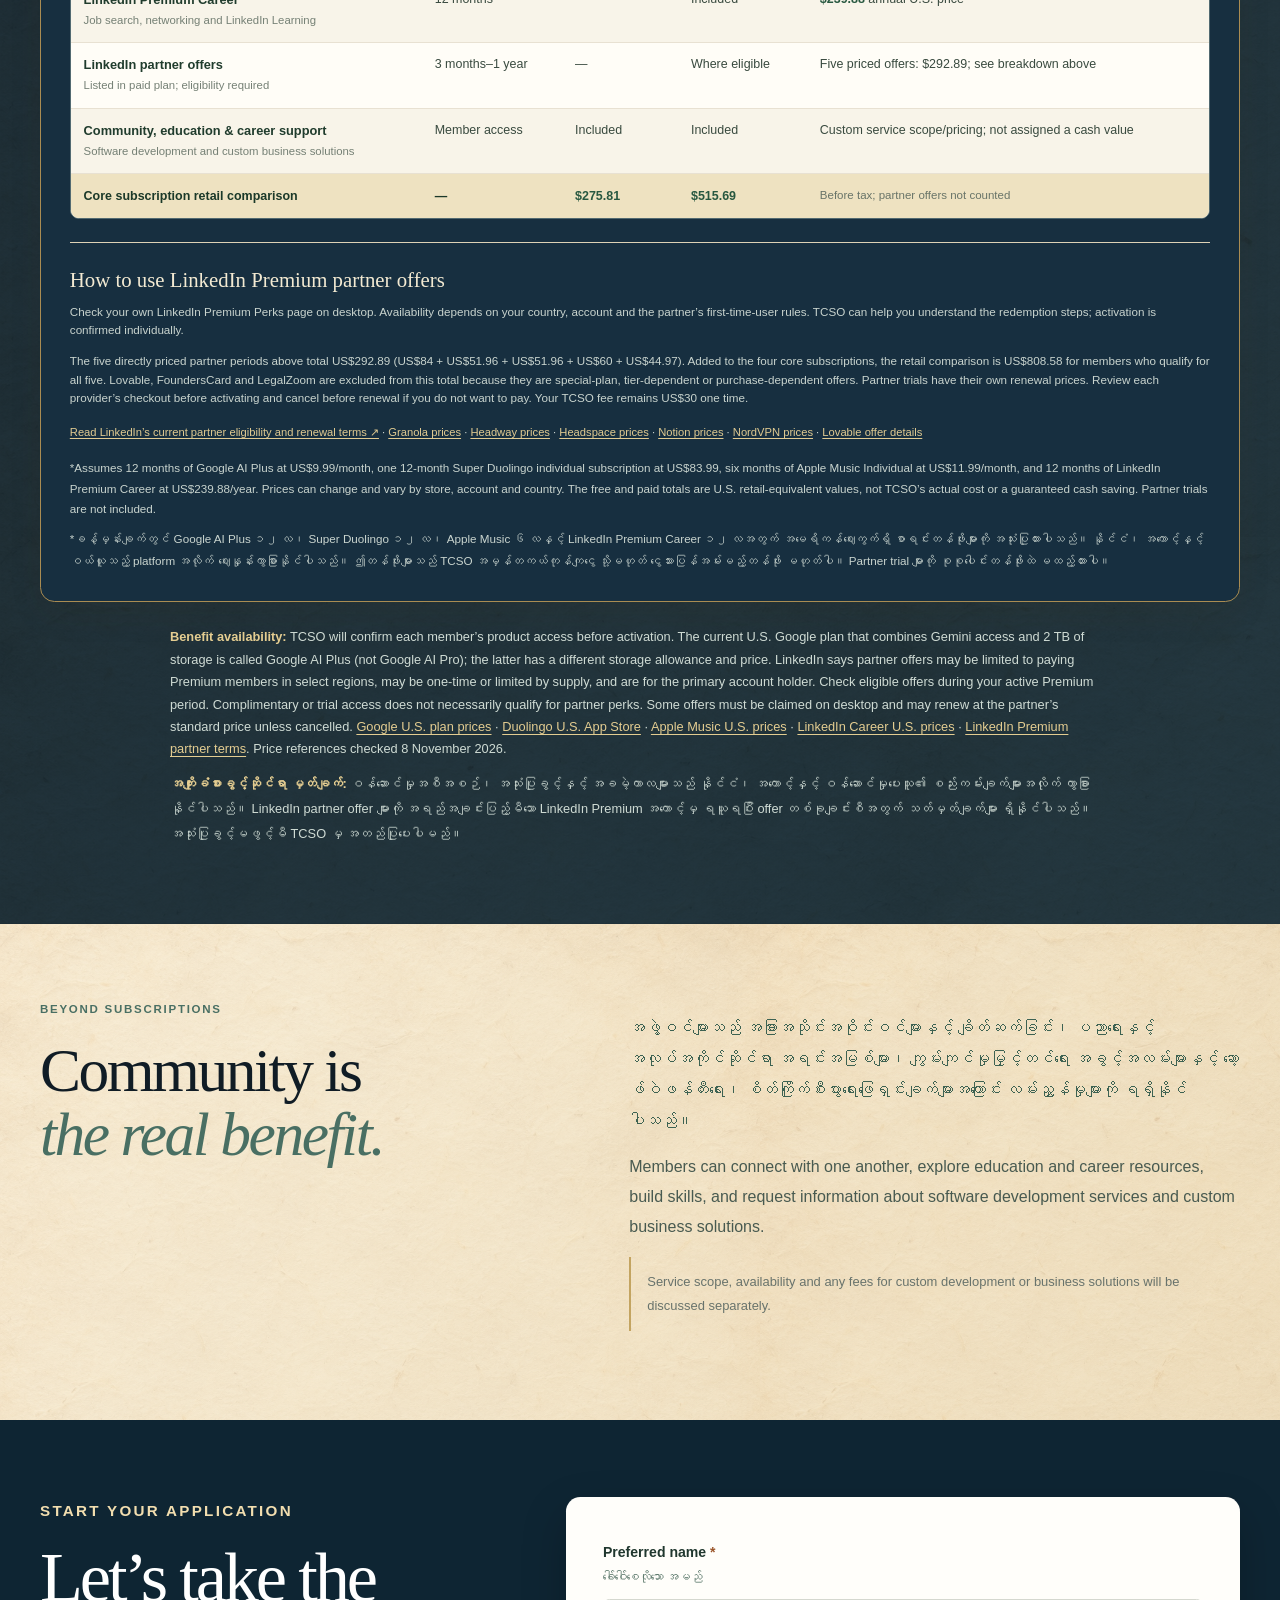
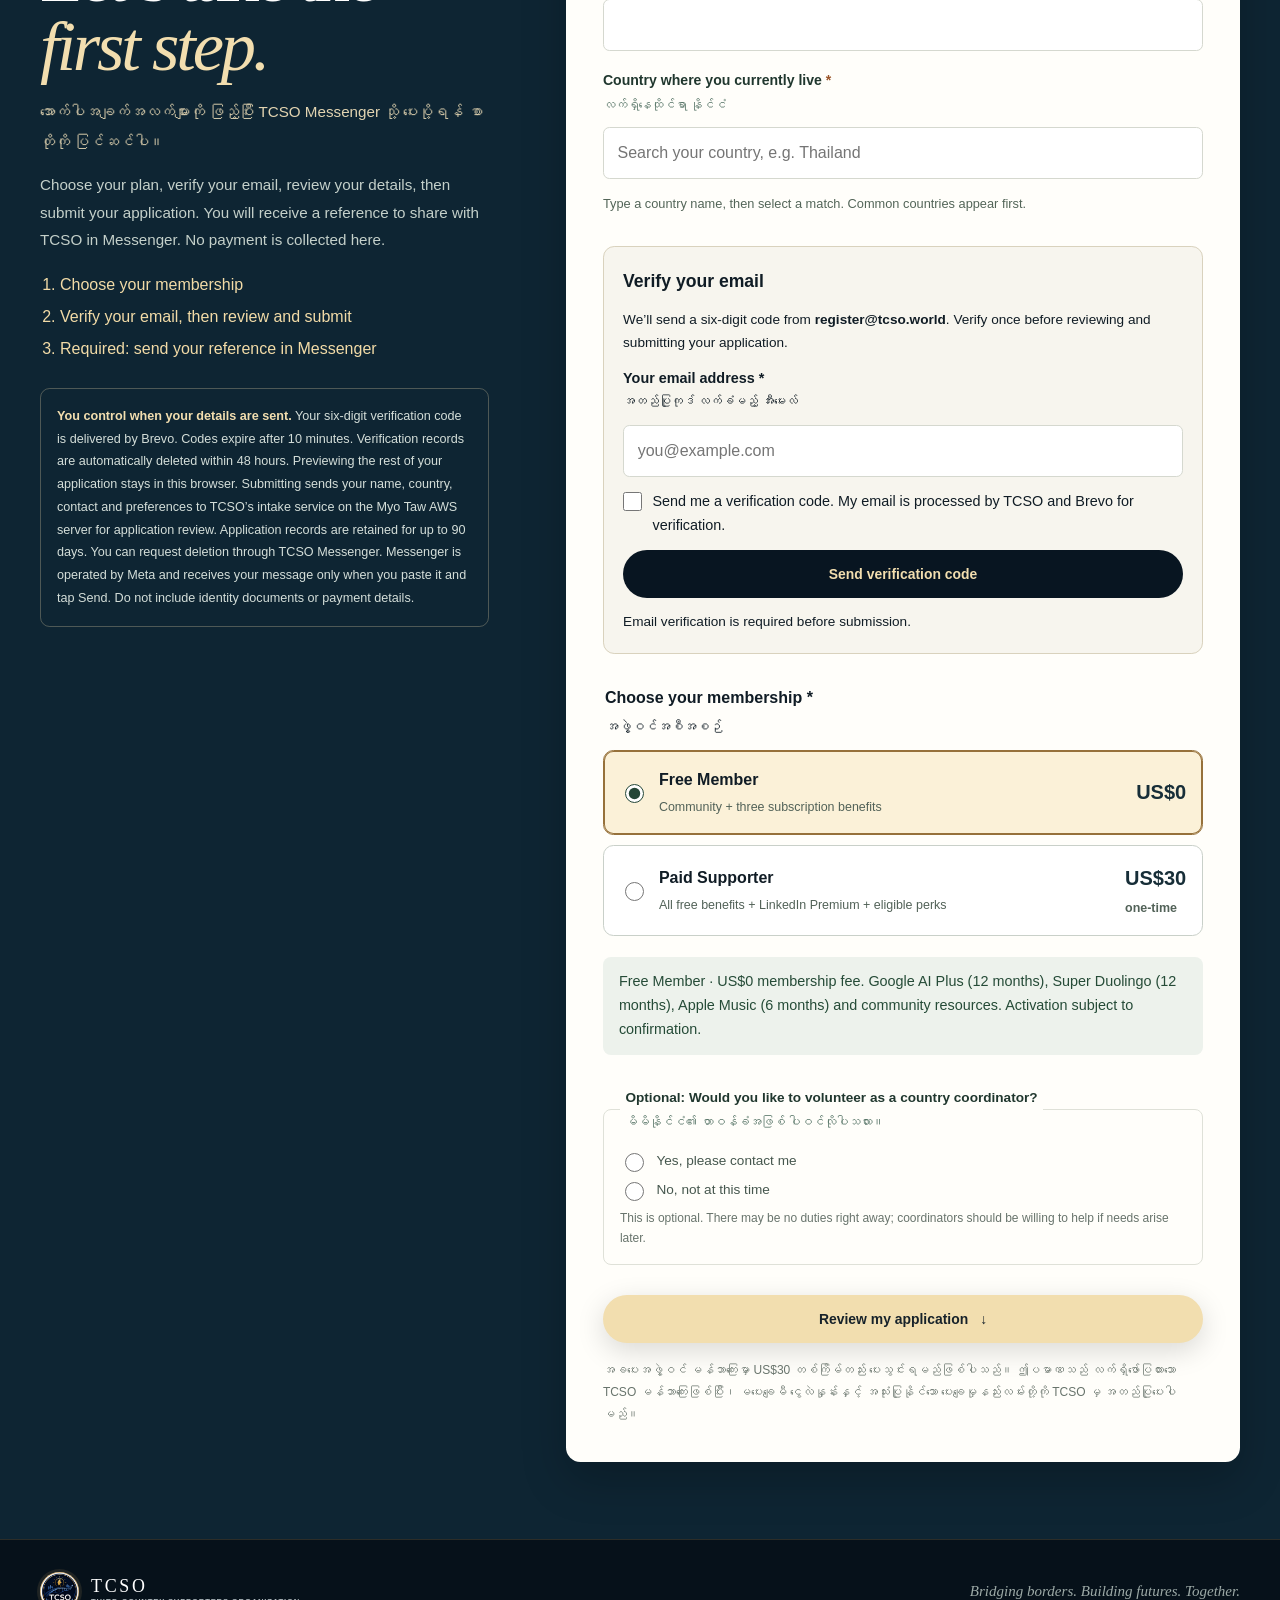
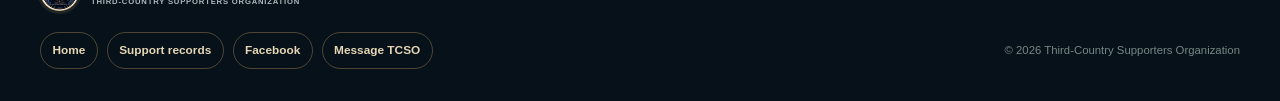
==== commit 384b3288: "Answer Messenger questions directly with staff handoff and bilingual benefits" ====
--- a/membership/index.html
+++ b/membership/index.html
@@ -14,16 +14,16 @@
     <meta property="og:locale" content="en_US">
     <meta property="og:locale:alternate" content="my_MM">
     <meta property="og:title" content="TCSO Membership Is Open">
-    <meta property="og:description" content="Connect, learn and grow with TCSO. Free and paid membership options are open to people living outside Myanmar.">
+    <meta property="og:description" content="Free US$0 or Community US$30 one-time, not monthly. Explore subscription durations, benefits and registration for people living outside Myanmar.">
     <meta property="og:url" content="https://tcso.world/membership/">
-    <meta property="og:image" content="https://tcso.world/assets/tcso-membership-social-card.jpg">
-    <meta property="og:image:alt" content="TCSO membership is open: a bilingual announcement listing free and paid member benefits">
-    <meta property="og:image:width" content="1080">
-    <meta property="og:image:height" content="1350">
+    <meta property="og:image" content="https://tcso.world/assets/tcso-membership-preview.png">
+    <meta property="og:image:alt" content="TCSO membership: Free US$0 or Community US$30 one-time, not monthly">
+    <meta property="og:image:width" content="1200">
+    <meta property="og:image:height" content="630">
     <meta name="twitter:card" content="summary_large_image">
     <meta name="twitter:title" content="TCSO Membership Is Open">
     <meta name="twitter:description" content="Join a Myanmar diaspora community for connection, learning and shared support.">
-    <meta name="twitter:image" content="https://tcso.world/assets/tcso-membership-social-card.jpg">
+    <meta name="twitter:image" content="https://tcso.world/assets/tcso-membership-preview.png">
     <link rel="stylesheet" href="/styles.css?v=20261108-resume-v8">
     <script src="/script.js?v=20261108-resume-v8" defer></script>
 <noscript><style>.header-inner{flex-wrap:wrap;padding-block:1rem}.nav-toggle{display:none}.primary-nav{position:static;display:flex;flex-wrap:wrap;width:100%;box-shadow:none}#membership-form{display:none}</style></noscript>
@@ -88,9 +88,9 @@
                         <p class="plan-burmese" lang="my">လူမှုအသိုင်းအဝိုင်းနဲ့ ချိတ်ဆက်ပြီး သင်ယူတိုးတက်လိုသူများအတွက်။</p>
                         <p class="plan-description">Connect with the community and access the first-round member benefits.</p>
                         <ul class="benefit-list">
-                            <li><strong>Google AI Plus · 2 TB</strong><span><b class="duration-badge">12 months · 1 full year</b>Use Gemini for ideas, writing and learning. Keep photos and files together with 2 TB of cloud storage.<br>Retail reference: US$119.88*</span></li>
-                            <li><strong>Super Duolingo</strong><span><b class="duration-badge">12 months · 1 full year</b>Build a daily language-learning habit for travel, work and everyday conversations.<br>Retail reference: US$83.99*</span></li>
-                            <li><strong>Apple Music Individual</strong><span><b class="duration-badge">6 months of listening</b>Enjoy music while you study, travel or unwind with Apple Music Individual.<br>Retail reference: US$71.94*</span></li>
+                            <li><strong>Google AI Plus · 2 TB</strong><span><b class="duration-badge">12 months · 1 full year</b>Use Gemini for ideas, writing and learning. Keep photos and files together with 2 TB of cloud storage.<br><span lang="my">စာရေးခြင်း၊ သင်ခန်းစာနားလည်ခြင်းနှင့် အကြံဉာဏ်ရှာခြင်းတွင် Gemini ကို အသုံးပြုပါ။ ဓာတ်ပုံနှင့် ဖိုင်များကို 2 TB cloud storage မှာ သိမ်းဆည်းနိုင်ပါတယ်။</span><br>Retail reference: US$119.88*</span></li>
+                            <li><strong>Super Duolingo</strong><span><b class="duration-badge">12 months · 1 full year</b>Build a daily language-learning habit for travel, work and everyday conversations.<br><span lang="my">ခရီးသွားချိန်၊ အလုပ်ခွင်နှင့် နေ့စဉ်စကားပြောရာတွင် အသုံးဝင်မည့် ဘာသာစကားကို နေ့တိုင်း နည်းနည်းစီ လေ့ကျင့်နိုင်ပါတယ်။</span><br>Retail reference: US$83.99*</span></li>
+                            <li><strong>Apple Music Individual</strong><span><b class="duration-badge">6 months of listening</b>Enjoy music while you study, travel or unwind with Apple Music Individual.<br><span lang="my">စာလေ့လာချိန်၊ ခရီးသွားချိန်နှင့် အနားယူချိန်မှာ နှစ်သက်ရာသီချင်းများကို နားဆင်နိုင်ပါတယ်။</span><br>Retail reference: US$71.94*</span></li>
                             <li><strong>Community resources</strong><span>Education, career guidance and peer support</span></li>
                         </ul>
                         <p class="plan-value"><span>Retail value for the periods shown*<br><small>Not the fee paid to TCSO</small></span><strong>~US$275.81</strong></p>
@@ -103,11 +103,11 @@
                         <p class="plan-burmese" lang="my">အခမဲ့အစီအစဉ်ရှိ အခွင့်အရေးများအပြင် အလုပ်အကိုင်နှင့် နည်းပညာဆိုင်ရာ အကျိုးခံစားခွင့်များအတွက်။</p>
                         <p class="plan-description">Includes all Free Member benefits, plus LinkedIn Premium Career and its eligible partner offers.</p>
                         <ul class="benefit-list">
-                            <li><strong>Google AI Plus · 2 TB</strong><span><b class="duration-badge">12 months · 1 full year</b>Use Gemini for ideas, writing and learning. Keep photos and files together with 2 TB of cloud storage.<br>Retail reference: US$119.88*</span></li>
-                            <li><strong>Super Duolingo</strong><span><b class="duration-badge">12 months · 1 full year</b>Build a daily language-learning habit for travel, work and everyday conversations.<br>Retail reference: US$83.99*</span></li>
-                            <li><strong>Apple Music Individual</strong><span><b class="duration-badge">6 months of listening</b>Enjoy music while you study, travel or unwind with Apple Music Individual.<br>Retail reference: US$71.94*</span></li>
+                            <li><strong>Google AI Plus · 2 TB</strong><span><b class="duration-badge">12 months · 1 full year</b>Use Gemini for ideas, writing and learning. Keep photos and files together with 2 TB of cloud storage.<br><span lang="my">စာရေးခြင်း၊ သင်ခန်းစာနားလည်ခြင်းနှင့် အကြံဉာဏ်ရှာခြင်းတွင် Gemini ကို အသုံးပြုပါ။ ဓာတ်ပုံနှင့် ဖိုင်များကို 2 TB cloud storage မှာ သိမ်းဆည်းနိုင်ပါတယ်။</span><br>Retail reference: US$119.88*</span></li>
+                            <li><strong>Super Duolingo</strong><span><b class="duration-badge">12 months · 1 full year</b>Build a daily language-learning habit for travel, work and everyday conversations.<br><span lang="my">ခရီးသွားချိန်၊ အလုပ်ခွင်နှင့် နေ့စဉ်စကားပြောရာတွင် အသုံးဝင်မည့် ဘာသာစကားကို နေ့တိုင်း နည်းနည်းစီ လေ့ကျင့်နိုင်ပါတယ်။</span><br>Retail reference: US$83.99*</span></li>
+                            <li><strong>Apple Music Individual</strong><span><b class="duration-badge">6 months of listening</b>Enjoy music while you study, travel or unwind with Apple Music Individual.<br><span lang="my">စာလေ့လာချိန်၊ ခရီးသွားချိန်နှင့် အနားယူချိန်မှာ နှစ်သက်ရာသီချင်းများကို နားဆင်နိုင်ပါတယ်။</span><br>Retail reference: US$71.94*</span></li>
                             <li><strong>Community resources</strong><span>Education, career guidance and peer support</span></li>
-                            <li class="benefit-extra"><strong>+ LinkedIn Premium Career</strong><span><b class="duration-badge">12 months · 1 full year</b>Invest in your next career step with Premium Career tools and LinkedIn Learning.<br>Retail reference: US$239.88*</span></li><li class="benefit-extra"><strong>+ Partner offer guidance</strong><span>Help finding and redeeming eligible Premium perks</span></li>
+                            <li class="benefit-extra"><strong>+ LinkedIn Premium Career</strong><span><b class="duration-badge">12 months · 1 full year</b>Explore career opportunities and learn work skills with Premium Career and LinkedIn Learning. A subscription does not guarantee a job.<br><span lang="my">အလုပ်အကိုင်အခွင့်အလမ်းများကို ရှာဖွေပြီး LinkedIn Learning ဖြင့် အလုပ်ခွင်ကျွမ်းကျင်မှု တိုးတက်အောင် လေ့လာနိုင်ပါတယ်။ အလုပ်ရရှိမည်ဟု အာမခံခြင်း မဟုတ်ပါ။</span><br>Retail reference: US$239.88*</span></li><li class="benefit-extra"><strong>+ Partner offer guidance</strong><span>Help finding and redeeming eligible Premium perks</span></li>
                         </ul>
                         <p class="plan-value plan-value--paid"><span>Retail value for the periods shown*<br><small>Not the fee paid to TCSO</small></span><strong>~US$515.69</strong></p>
                         <div class="paid-value-highlight"><strong>Pay TCSO US$30 once.</strong><p>The four main subscriptions have a combined retail reference of <b>US$515.69</b> for the access periods listed. That is <b>US$485.69 more than your one-time membership fee</b>, before LinkedIn partner benefits.</p><p lang="my">TCSO Community အဖွဲ့ဝင်ကြေးမှာ <strong>US$30 ကို တစ်ကြိမ်တည်း</strong> ပေးသွင်းရခြင်းဖြစ်ပြီး လစဉ်ကြေး မဟုတ်ပါ။ အဖွဲ့ဝင်အဖြစ် ရရှိမည့် Google AI Plus (၁၂ လ)၊ Super Duolingo (၁၂ လ)၊ Apple Music (၆ လ) နှင့် LinkedIn Premium Career (၁၂ လ) တို့ကို သီးခြားဝယ်ယူပါက ဖော်ပြထားသော အမေရိကန်လက်လီဈေးနှုန်းများအရ စုစုပေါင်း <strong>US$515.69</strong> နှင့် ညီမျှပါသည်။ ဆိုလိုသည်မှာ မန်ဘာကြေး US$30 နှင့် နှိုင်းယှဉ်လျှင် ဝန်ဆောင်မှုတန်ဖိုး <strong>US$485.69 ပိုမိုရရှိခြင်း</strong> ဖြစ်ပါသည်။ LinkedIn partner အကျိုးခံစားခွင့်များကို အောက်တွင် သီးခြားဖော်ပြထားပါသည်။</p><p>Monthly membership is planned separately. This application does not subscribe you to any future monthly plan.</p></div>
@@ -115,14 +115,14 @@
                             <h4>LinkedIn Premium · 12 months + partner benefits</h4>
                             <p class="partner-intro">Your paid membership includes 12 months of LinkedIn Premium Career, plus help redeeming these LinkedIn partner benefits.</p>
                             <ul class="partner-detail-list">
-                                <li><strong>Lovable Pro Lite</strong><span>12 months + 300 one-time credits + 5 daily bonus credits</span><small>Special partner plan; no separately published cash price. Standard Pro monthly credits are not included.</small></li>
-                                <li><strong>Granola Business</strong><span>6 months · US$14 × 6 = <b>US$84.00</b></span></li>
-                                <li><strong>Headway Premium</strong><span>4 months · US$12.99 × 4 = <b>US$51.96</b></span></li>
-                                <li><strong>Headspace</strong><span>4 months · US$12.99 × 4 = <b>US$51.96</b></span></li>
-                                <li><strong>Notion Business</strong><span>3 months · US$20 × 3 = <b>US$60.00</b> per seat</span><small>Comparison uses the monthly equivalent of annual billing.</small></li>
-                                <li><strong>NordVPN Basic</strong><span>3 months · US$14.99 × 3 = <b>US$44.97</b></span></li>
-                                <li><strong>FoundersCard</strong><span>12-month trial · Standard membership retail reference: <b>US$595/year</b></span><small>U.S., U.K. and Canada. Standard retail reference excludes the initiation fee; the partner trial’s exact tier must be checked at redemption.</small></li>
-                                <li><strong>LegalZoom</strong><span><b>25% off</b> eligible services · U.S. only</span><small>For a US$100 eligible service, the discount is US$25. Savings depend on the service purchased.</small></li>
+                                <li><strong>Lovable Pro Lite</strong><small>Turn an idea into a website prototype.<br><span lang="my">စိတ်ကူးကို ဝက်ဘ်ဆိုက်နမူနာအဖြစ် ဖန်တီးပါ။</span></small><span>12 months + 300 one-time credits + 5 daily bonus credits</span><small>Special partner plan; no separately published cash price. Standard Pro monthly credits are not included.</small></li>
+                                <li><strong>Granola Business</strong><small>Keep meeting notes and follow-up tasks organized.<br><span lang="my">အစည်းအဝေးမှတ်စုနှင့် ဆက်လုပ်ရမည့်အလုပ်များကို စုစည်းပါ။</span></small><span>6 months · US$14 × 6 = <b>US$84.00</b></span></li>
+                                <li><strong>Headway Premium</strong><small>Explore book summaries in short learning breaks.<br><span lang="my">အားလပ်ချိန်တိုအတွင်း စာအုပ်အနှစ်ချုပ်များကို လေ့လာပါ။</span></small><span>4 months · US$12.99 × 4 = <b>US$51.96</b></span></li>
+                                <li><strong>Headspace</strong><small>Build a simple mindfulness and relaxation routine.<br><span lang="my">သတိကပ်ခြင်းနှင့် စိတ်အပန်းဖြေခြင်းကို နေ့စဉ်လေ့ကျင့်ပါ။</span></small><span>4 months · US$12.99 × 4 = <b>US$51.96</b></span></li>
+                                <li><strong>Notion Business</strong><small>Organize study notes, shared projects and team tasks.<br><span lang="my">စာမှတ်စု၊ အဖွဲ့ပရောဂျက်နှင့် လုပ်ငန်းများကို စုစည်းပါ။</span></small><span>3 months · US$20 × 3 = <b>US$60.00</b> per seat</span><small>Comparison uses the monthly equivalent of annual billing.</small></li>
+                                <li><strong>NordVPN Basic</strong><small>Encrypt your connection on supported devices; stay careful about scams.<br><span lang="my">အင်တာနက်ချိတ်ဆက်မှုကို ကုဒ်ဝှက်ကာ ကာကွယ်ပါ။ လိမ်လည်မှုများကိုလည်း သတိထားပါ။</span></small><span>3 months · US$14.99 × 3 = <b>US$44.97</b></span></li>
+                                <li><strong>FoundersCard</strong><small>Explore eligible travel and business member offers.<br><span lang="my">အကျုံးဝင်သော ခရီးသွားနှင့် စီးပွားရေးဆိုင်ရာ member offer များကို လေ့လာပါ။</span></small><span>12-month trial · Standard membership retail reference: <b>US$595/year</b></span><small>U.S., U.K. and Canada. Standard retail reference excludes the initiation fee; the partner trial’s exact tier must be checked at redemption.</small></li>
+                                <li><strong>LegalZoom</strong><small>Save on eligible US business services when you need them.<br><span lang="my">လိုအပ်ချိန်တွင် အကျုံးဝင်သော အမေရိကန်စီးပွားရေးဝန်ဆောင်မှုများအတွက် လျှော့ဈေးရယူပါ။</span></small><span><b>25% off</b> eligible services · U.S. only</span><small>For a US$100 eligible service, the discount is US$25. Savings depend on the service purchased.</small></li>
                             </ul>
                             <p class="partner-terms">Redeem through your own active LinkedIn Premium account on desktop. LinkedIn and partners set country, first-time-user and account eligibility; trials have separate renewal terms. Lovable currently lists the U.S., U.K., Canada and Australia. TCSO helps with redemption, but cannot override provider rules.</p>
                         </div>
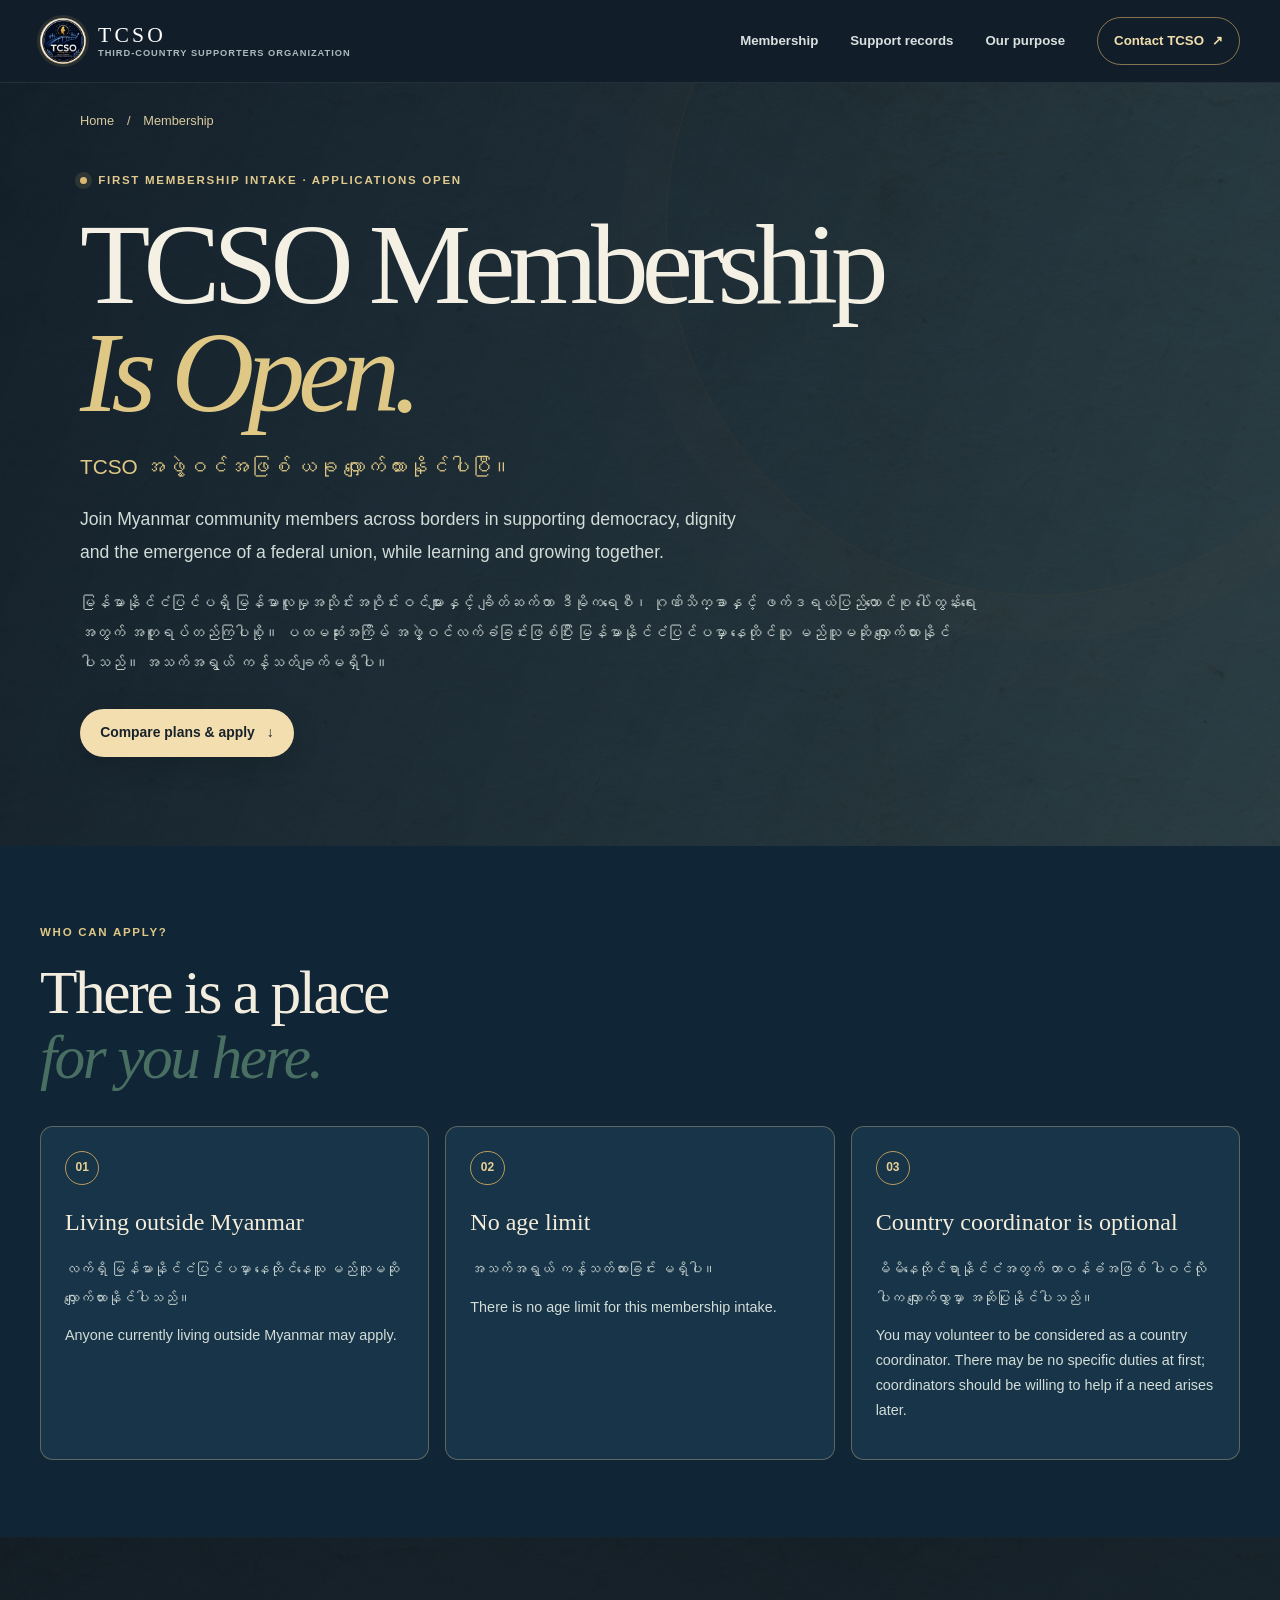
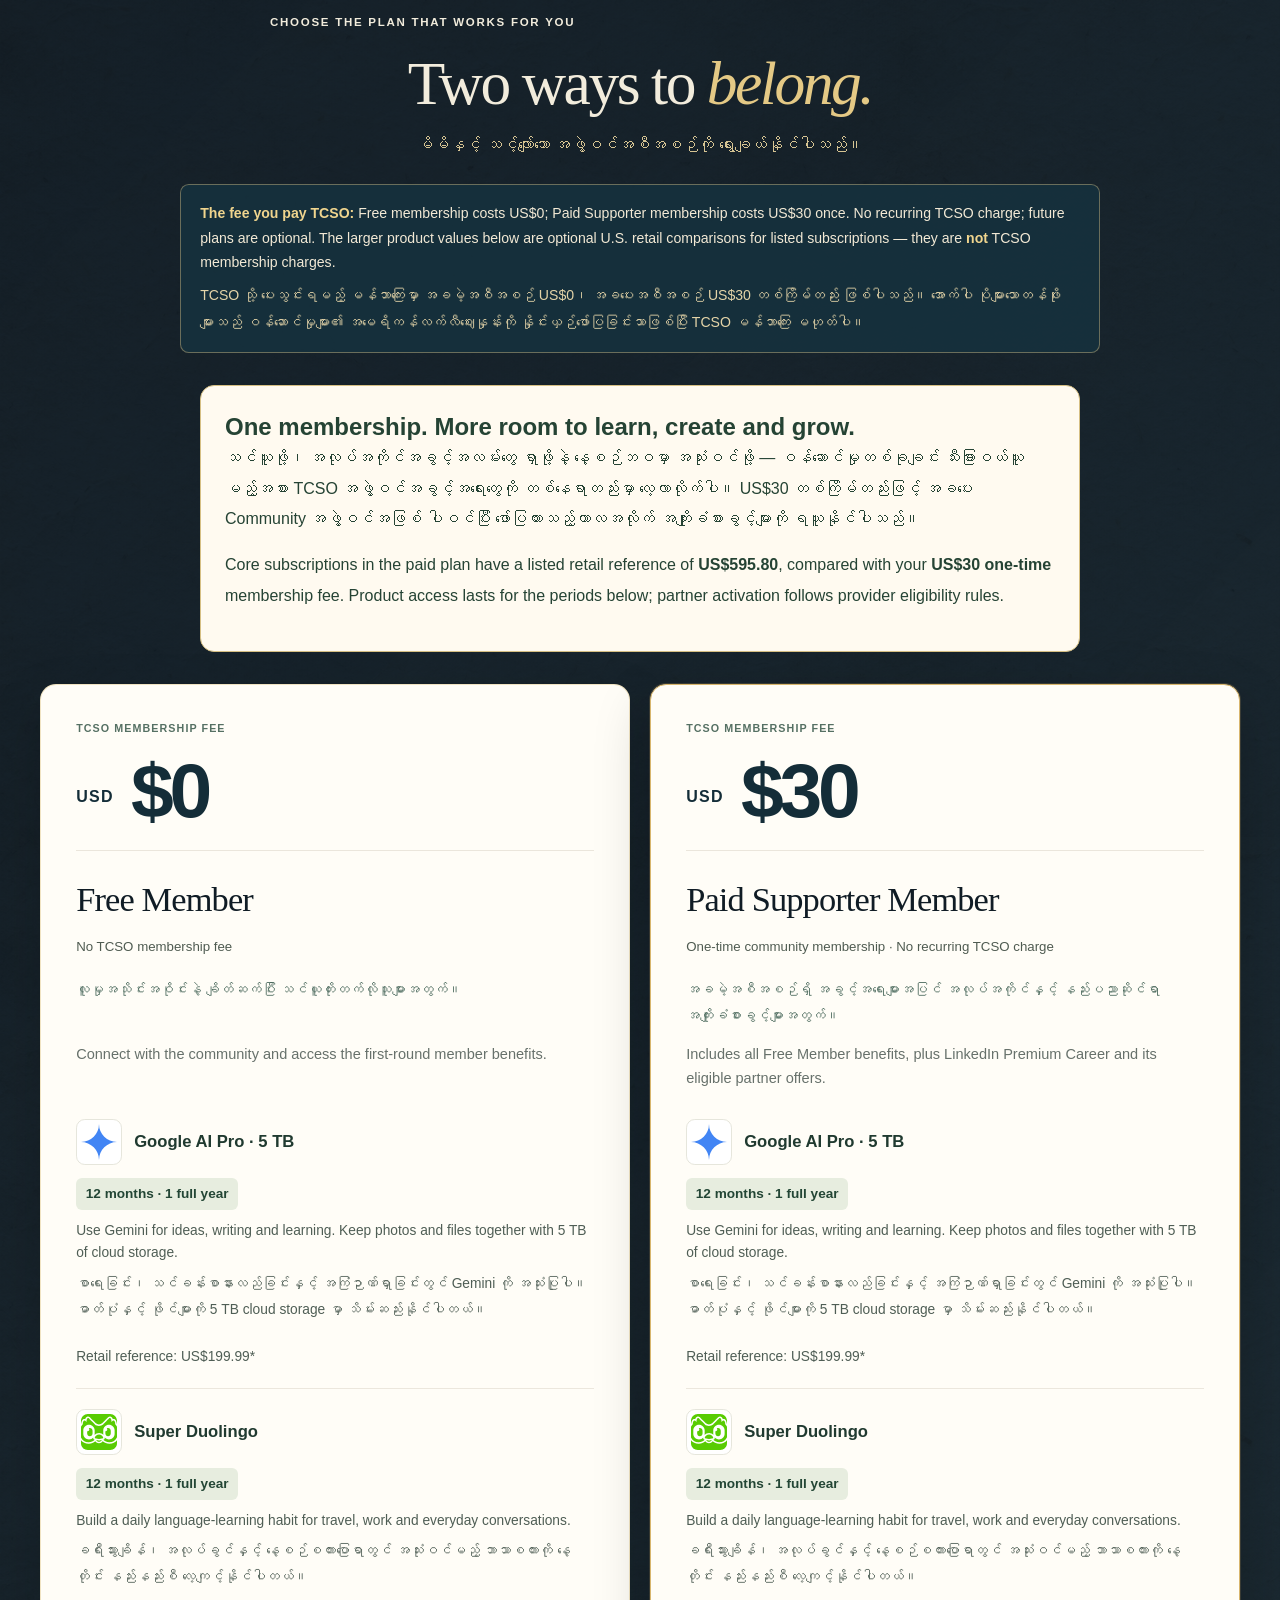
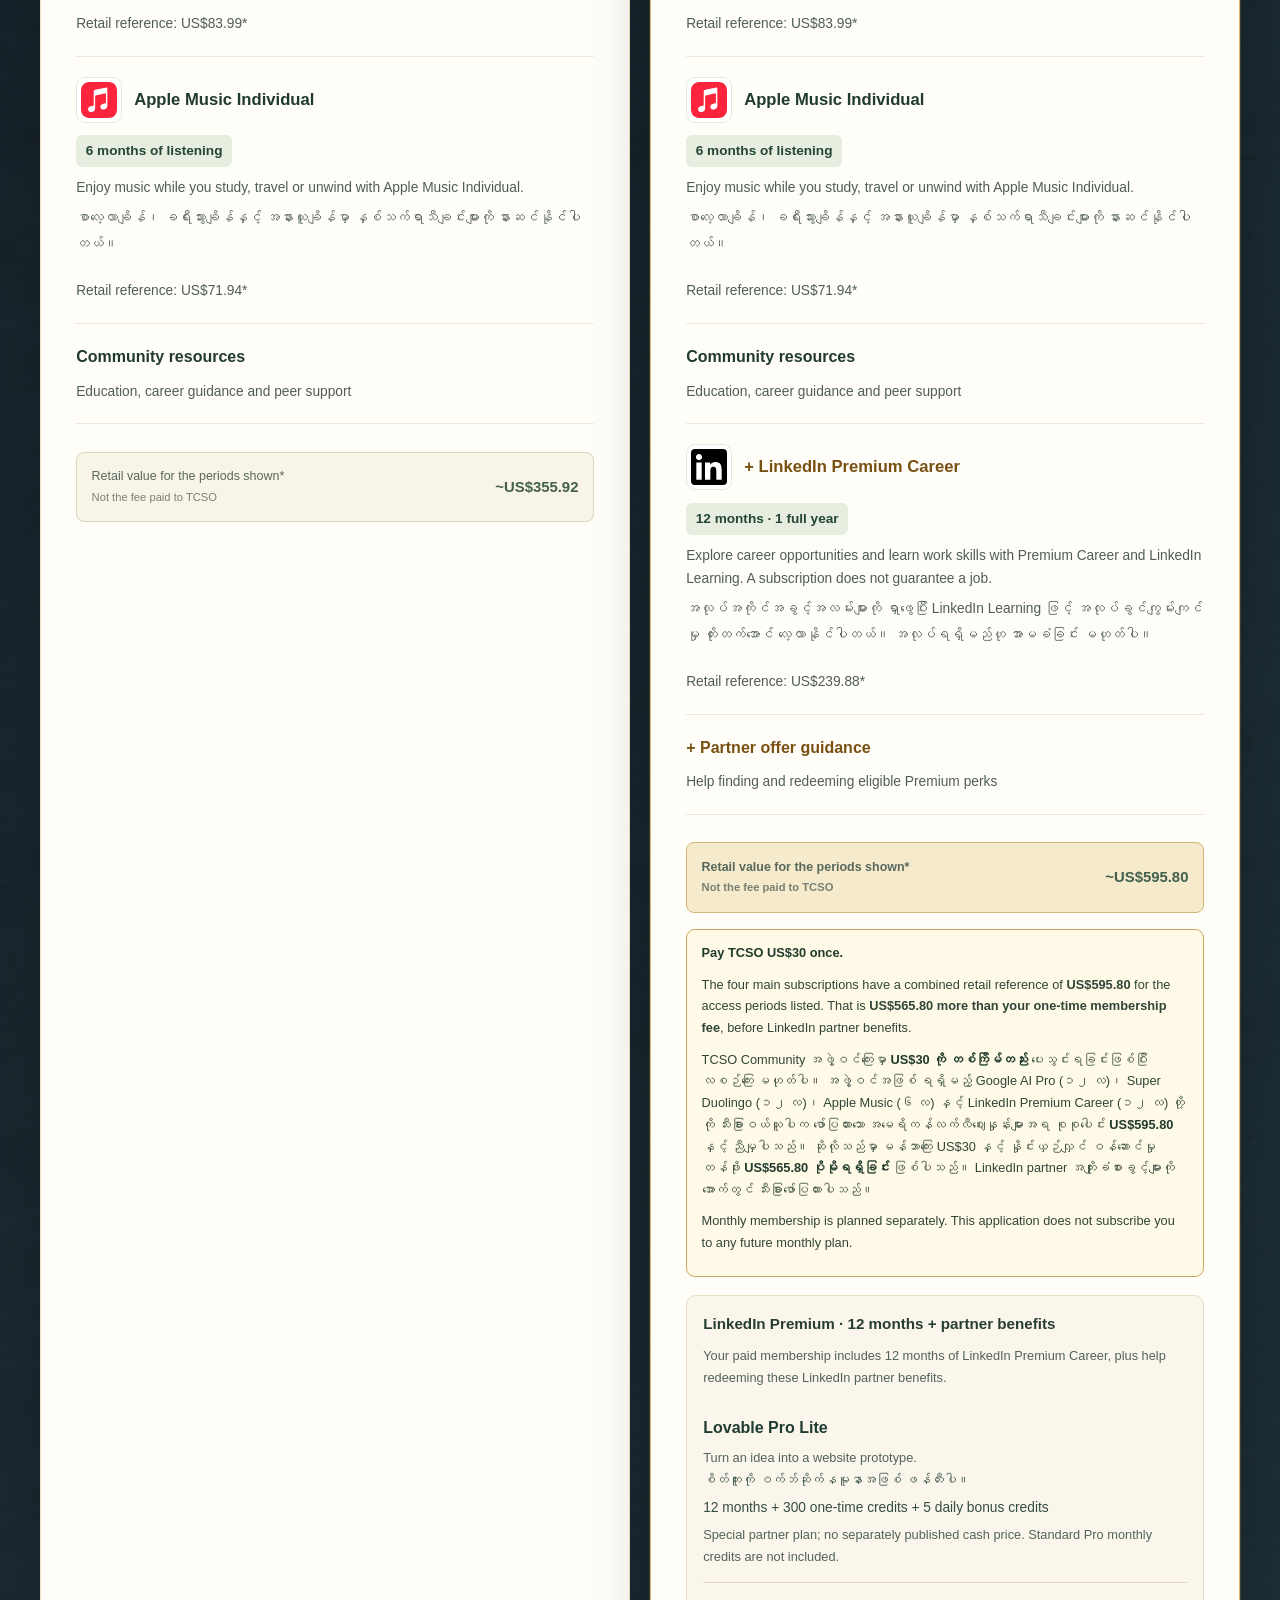
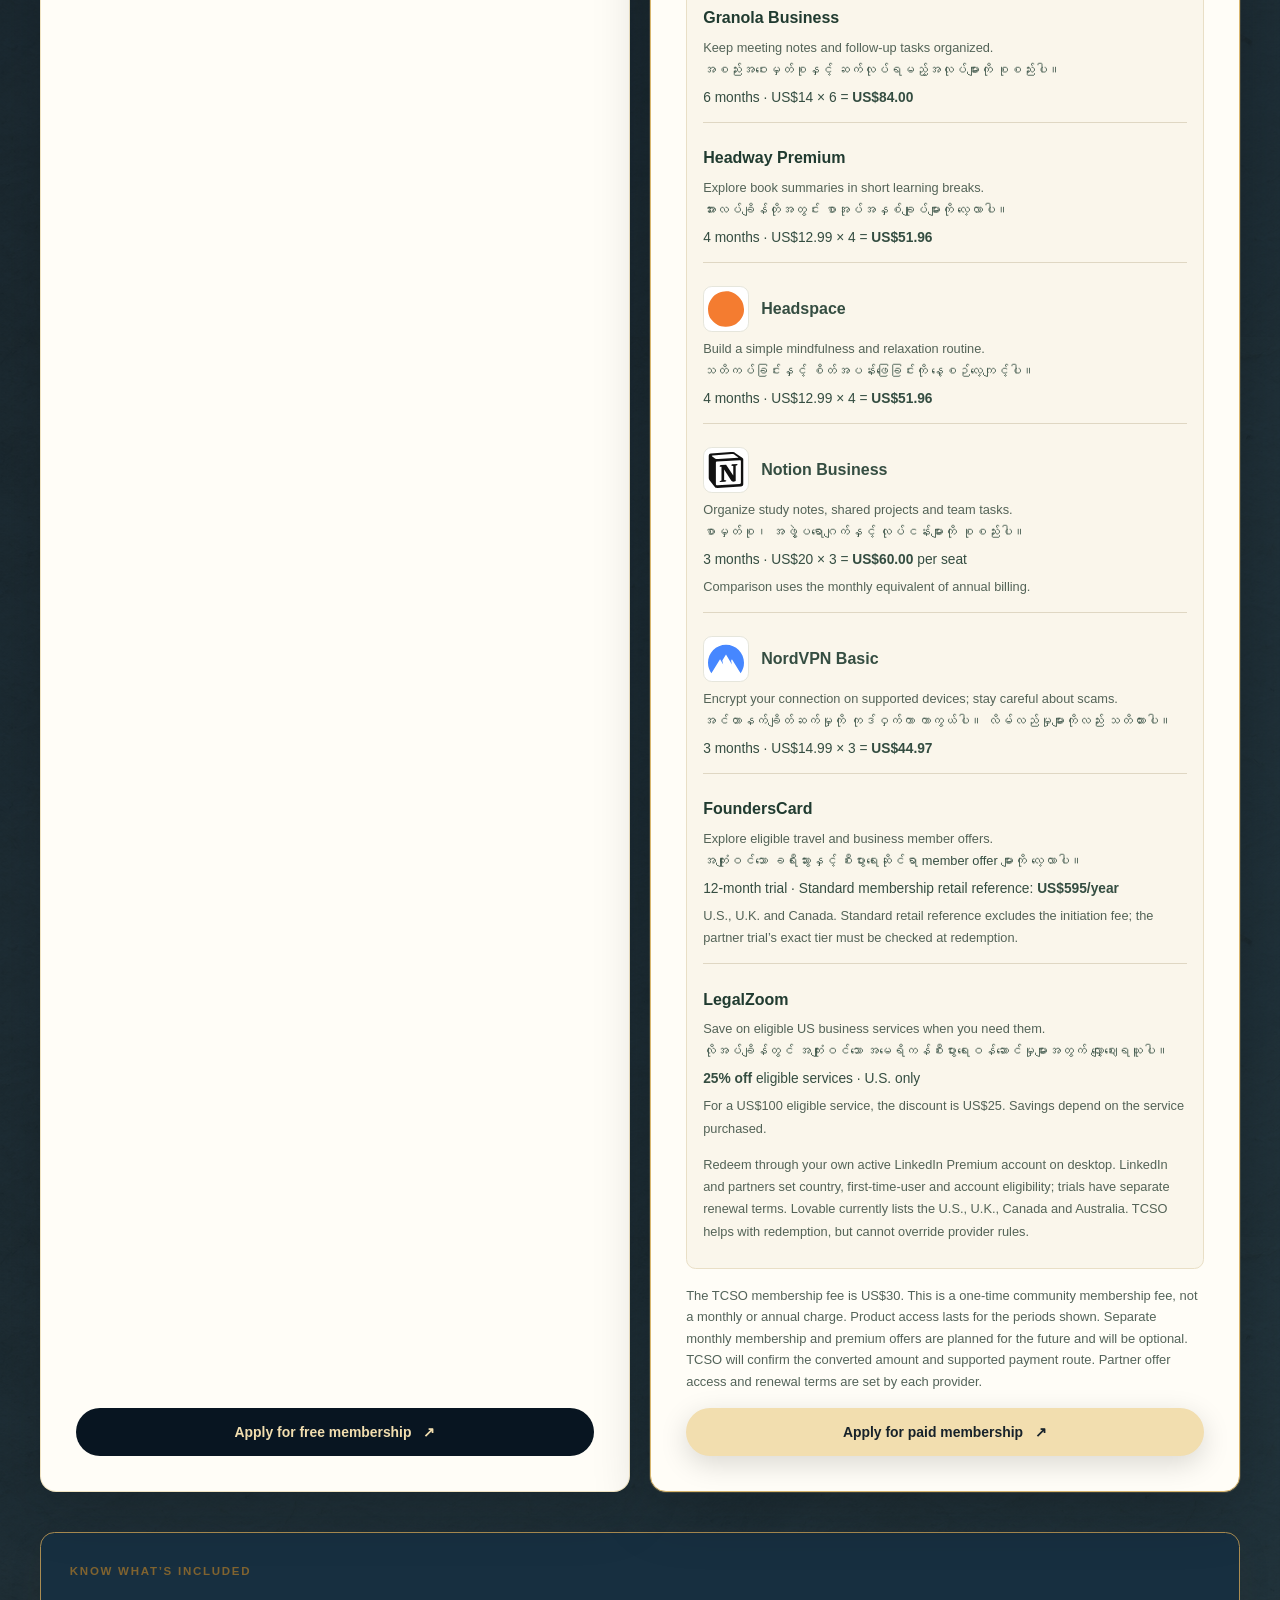
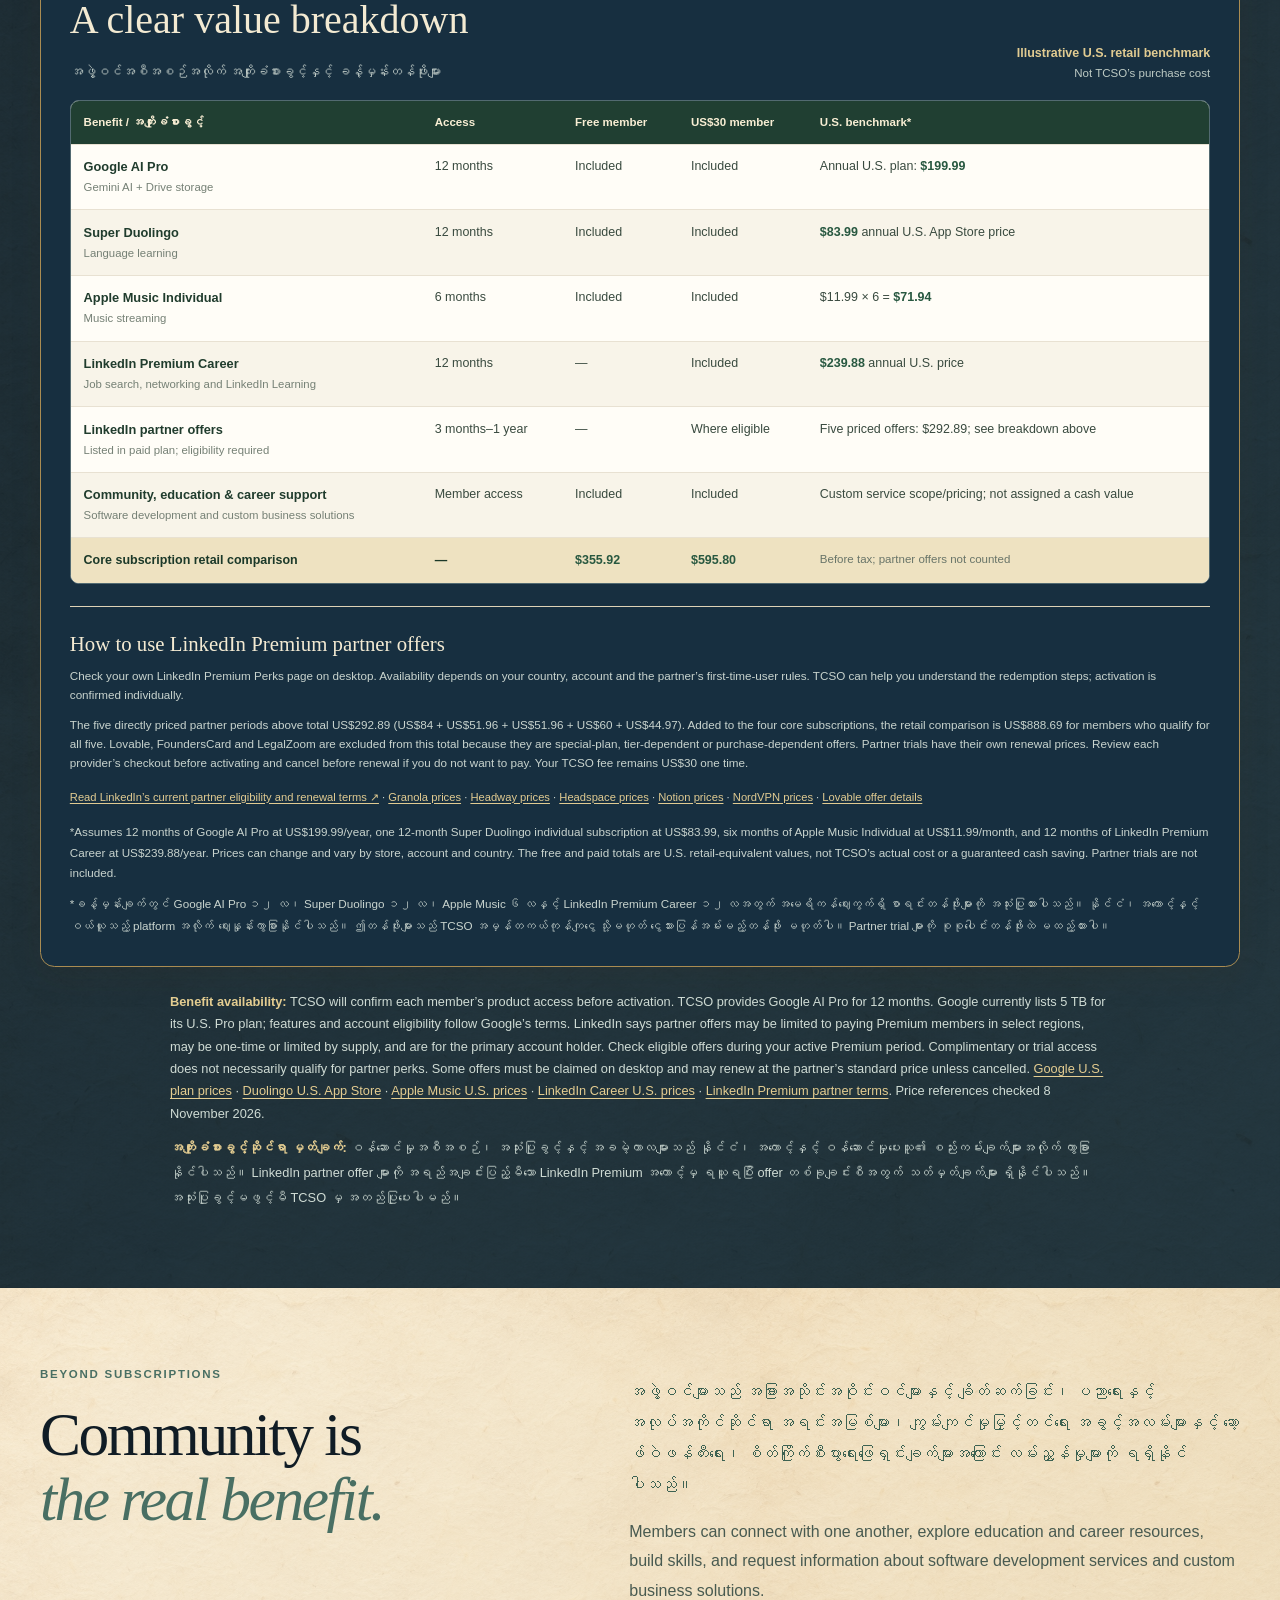
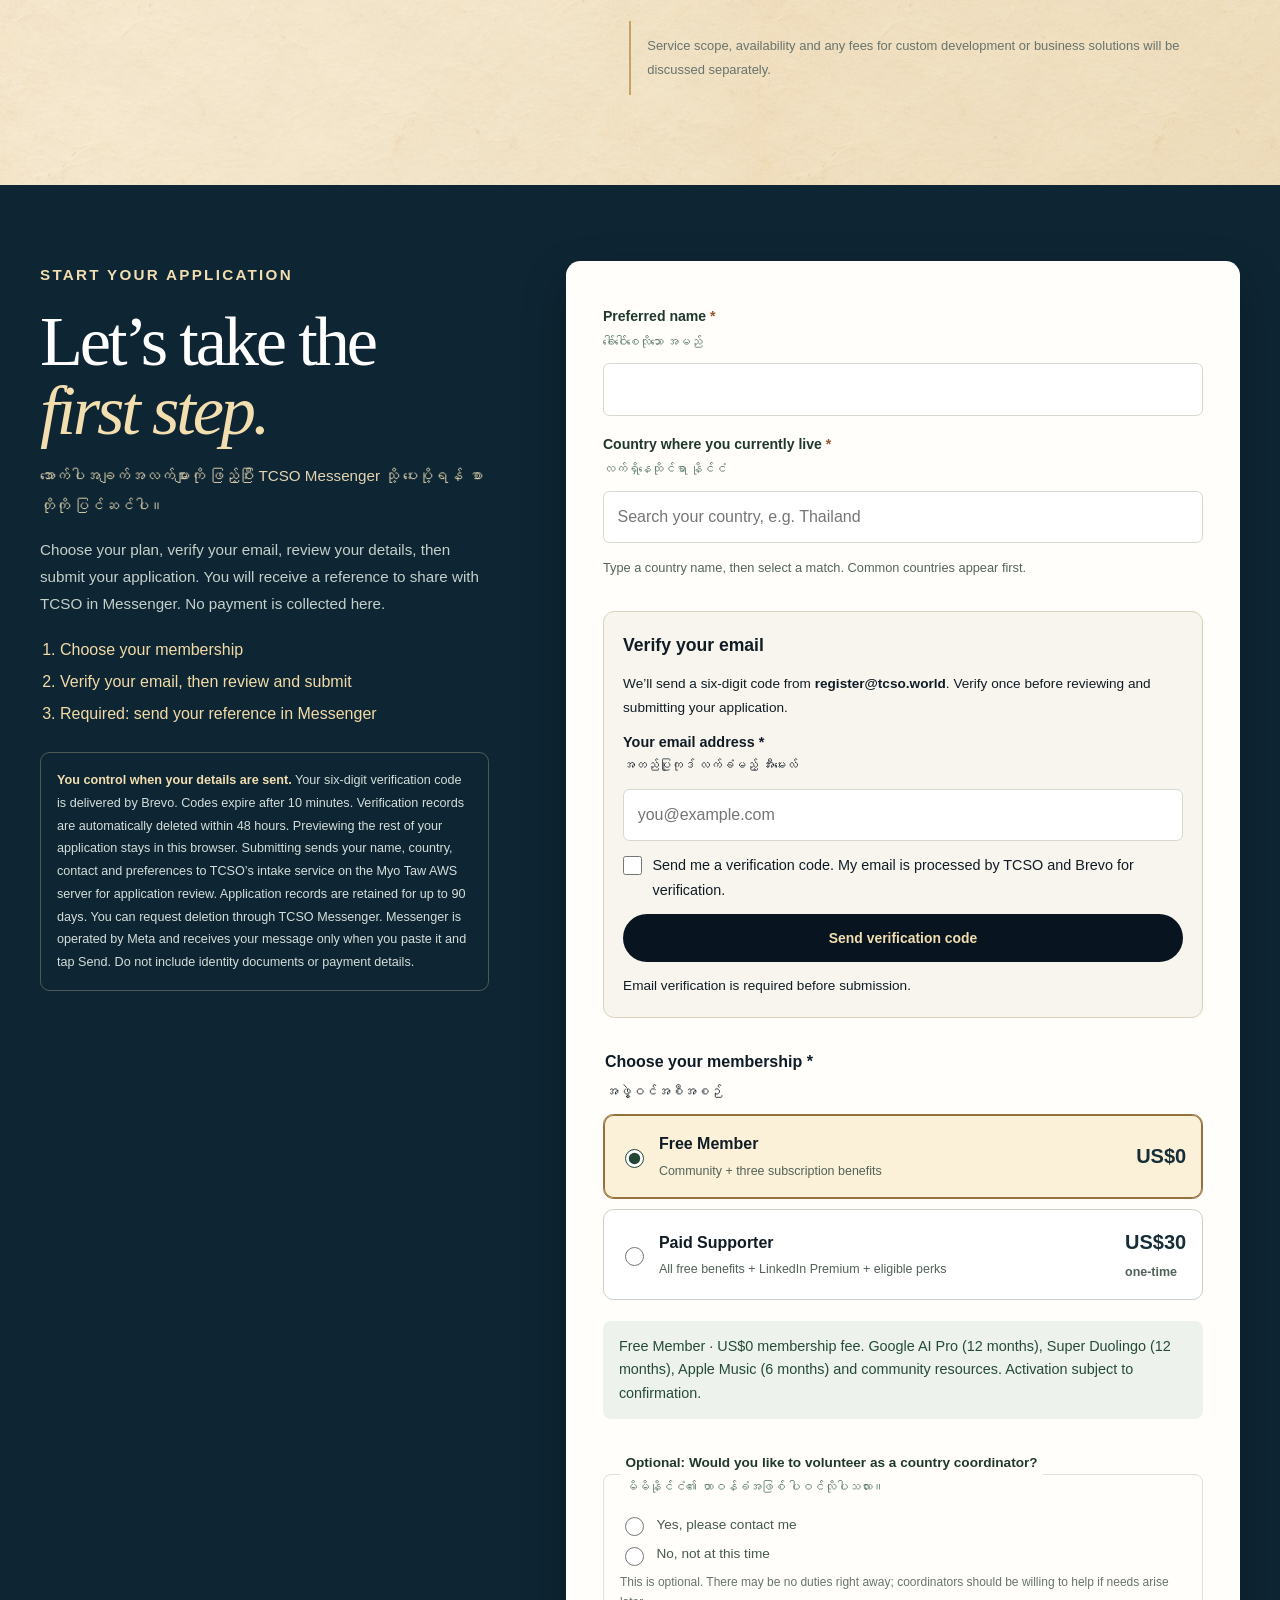
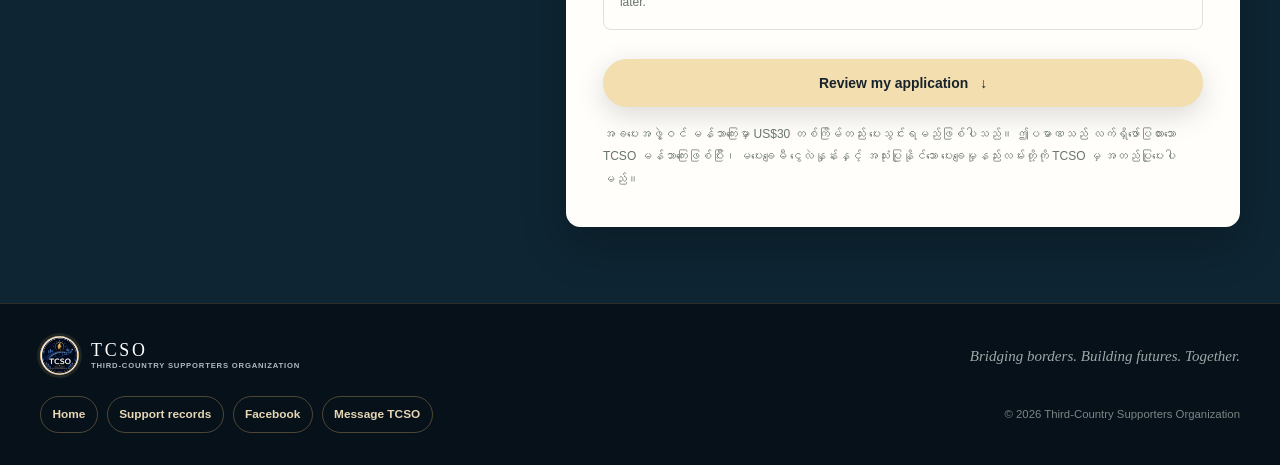
==== commit e387ad05: "Add product branding and align membership benefits with Google AI Pro" ====
--- a/membership/index.html
+++ b/membership/index.html
@@ -24,8 +24,8 @@
     <meta name="twitter:title" content="TCSO Membership Is Open">
     <meta name="twitter:description" content="Join a Myanmar diaspora community for connection, learning and shared support.">
     <meta name="twitter:image" content="https://tcso.world/assets/tcso-membership-preview.png">
-    <link rel="stylesheet" href="/styles.css?v=20261108-resume-v8">
-    <script src="/script.js?v=20261108-resume-v8" defer></script>
+    <link rel="stylesheet" href="/styles.css?v=20261108-products-v9">
+    <script src="/script.js?v=20261108-products-v9" defer></script>
 <noscript><style>.header-inner{flex-wrap:wrap;padding-block:1rem}.nav-toggle{display:none}.primary-nav{position:static;display:flex;flex-wrap:wrap;width:100%;box-shadow:none}#membership-form{display:none}</style></noscript>
 </head>
 <body class="membership-page">
@@ -81,19 +81,19 @@
                     <p lang="my">မိမိနှင့် သင့်လျော်သော အဖွဲ့ဝင်အစီအစဉ်ကို ရွေးချယ်နိုင်ပါသည်။</p>
                 </div>
                 <p class="fee-clarifier"><strong>The fee you pay TCSO:</strong> Free membership costs US$0; Paid Supporter membership costs US$30 once. No recurring TCSO charge; future plans are optional. The larger product values below are optional U.S. retail comparisons for listed subscriptions — they are <strong>not</strong> TCSO membership charges. <span lang="my">TCSO သို့ ပေးသွင်းရမည့် မန်ဘာကြေးမှာ အခမဲ့အစီအစဉ် US$0၊ အခပေးအစီအစဉ် US$30 တစ်ကြိမ်တည်း ဖြစ်ပါသည်။ အောက်ပါ ပိုများသောတန်ဖိုးများသည် ဝန်ဆောင်မှုများ၏ အမေရိကန်လက်လီဈေးနှုန်းကို နှိုင်းယှဉ်ဖော်ပြခြင်းသာဖြစ်ပြီး TCSO မန်ဘာကြေး မဟုတ်ပါ။</span></p>
-                <div class="offer-story"><h3>One membership. More room to learn, create and grow.</h3><p lang="my">သင်ယူဖို့၊ အလုပ်အကိုင်အခွင့်အလမ်းတွေ ရှာဖို့နဲ့ နေ့စဉ်ဘဝမှာ အသုံးဝင်ဖို့ — ဝန်ဆောင်မှုတစ်ခုချင်း သီးခြားဝယ်ယူမည့်အစား TCSO အဖွဲ့ဝင်အခွင့်အရေးတွေကို တစ်နေရာတည်းမှာ လေ့လာလိုက်ပါ။ US$30 တစ်ကြိမ်တည်းဖြင့် အခပေး Community အဖွဲ့ဝင်အဖြစ် ပါဝင်ပြီး ဖော်ပြထားသည့်ကာလအလိုက် အကျိုးခံစားခွင့်များကို ရယူနိုင်ပါသည်။</p><p>Core subscriptions in the paid plan have a listed retail reference of <strong>US$515.69</strong>, compared with your <strong>US$30 one-time</strong> membership fee. Product access lasts for the periods below; partner activation follows provider eligibility rules.</p></div><div class="plan-grid">
+                <div class="offer-story"><h3>One membership. More room to learn, create and grow.</h3><p lang="my">သင်ယူဖို့၊ အလုပ်အကိုင်အခွင့်အလမ်းတွေ ရှာဖို့နဲ့ နေ့စဉ်ဘဝမှာ အသုံးဝင်ဖို့ — ဝန်ဆောင်မှုတစ်ခုချင်း သီးခြားဝယ်ယူမည့်အစား TCSO အဖွဲ့ဝင်အခွင့်အရေးတွေကို တစ်နေရာတည်းမှာ လေ့လာလိုက်ပါ။ US$30 တစ်ကြိမ်တည်းဖြင့် အခပေး Community အဖွဲ့ဝင်အဖြစ် ပါဝင်ပြီး ဖော်ပြထားသည့်ကာလအလိုက် အကျိုးခံစားခွင့်များကို ရယူနိုင်ပါသည်။</p><p>Core subscriptions in the paid plan have a listed retail reference of <strong>US$595.80</strong>, compared with your <strong>US$30 one-time</strong> membership fee. Product access lasts for the periods below; partner activation follows provider eligibility rules.</p></div><div class="plan-grid">
                     <article class="plan-card plan-card--free">
                         <div class="plan-topline"><span class="plan-label">TCSO membership fee</span><span class="plan-price"><small>USD</small> $0</span></div>
                         <h3>Free Member</h3><p class="fee-period">No TCSO membership fee</p>
                         <p class="plan-burmese" lang="my">လူမှုအသိုင်းအဝိုင်းနဲ့ ချိတ်ဆက်ပြီး သင်ယူတိုးတက်လိုသူများအတွက်။</p>
                         <p class="plan-description">Connect with the community and access the first-round member benefits.</p>
                         <ul class="benefit-list">
-                            <li><strong>Google AI Plus · 2 TB</strong><span><b class="duration-badge">12 months · 1 full year</b>Use Gemini for ideas, writing and learning. Keep photos and files together with 2 TB of cloud storage.<br><span lang="my">စာရေးခြင်း၊ သင်ခန်းစာနားလည်ခြင်းနှင့် အကြံဉာဏ်ရှာခြင်းတွင် Gemini ကို အသုံးပြုပါ။ ဓာတ်ပုံနှင့် ဖိုင်များကို 2 TB cloud storage မှာ သိမ်းဆည်းနိုင်ပါတယ်။</span><br>Retail reference: US$119.88*</span></li>
-                            <li><strong>Super Duolingo</strong><span><b class="duration-badge">12 months · 1 full year</b>Build a daily language-learning habit for travel, work and everyday conversations.<br><span lang="my">ခရီးသွားချိန်၊ အလုပ်ခွင်နှင့် နေ့စဉ်စကားပြောရာတွင် အသုံးဝင်မည့် ဘာသာစကားကို နေ့တိုင်း နည်းနည်းစီ လေ့ကျင့်နိုင်ပါတယ်။</span><br>Retail reference: US$83.99*</span></li>
-                            <li><strong>Apple Music Individual</strong><span><b class="duration-badge">6 months of listening</b>Enjoy music while you study, travel or unwind with Apple Music Individual.<br><span lang="my">စာလေ့လာချိန်၊ ခရီးသွားချိန်နှင့် အနားယူချိန်မှာ နှစ်သက်ရာသီချင်းများကို နားဆင်နိုင်ပါတယ်။</span><br>Retail reference: US$71.94*</span></li>
+                            <li><strong class="product-heading"><img class="product-icon" src="/assets/brands/googlegemini.svg" width="32" height="32" alt="" loading="lazy"><span>Google AI Pro · 5 TB</span></strong><span><b class="duration-badge">12 months · 1 full year</b>Use Gemini for ideas, writing and learning. Keep photos and files together with 5 TB of cloud storage.<br><span lang="my">စာရေးခြင်း၊ သင်ခန်းစာနားလည်ခြင်းနှင့် အကြံဉာဏ်ရှာခြင်းတွင် Gemini ကို အသုံးပြုပါ။ ဓာတ်ပုံနှင့် ဖိုင်များကို 5 TB cloud storage မှာ သိမ်းဆည်းနိုင်ပါတယ်။</span><br>Retail reference: US$199.99*</span></li>
+                            <li><strong class="product-heading"><img class="product-icon" src="/assets/brands/duolingo.svg" width="32" height="32" alt="" loading="lazy"><span>Super Duolingo</span></strong><span><b class="duration-badge">12 months · 1 full year</b>Build a daily language-learning habit for travel, work and everyday conversations.<br><span lang="my">ခရီးသွားချိန်၊ အလုပ်ခွင်နှင့် နေ့စဉ်စကားပြောရာတွင် အသုံးဝင်မည့် ဘာသာစကားကို နေ့တိုင်း နည်းနည်းစီ လေ့ကျင့်နိုင်ပါတယ်။</span><br>Retail reference: US$83.99*</span></li>
+                            <li><strong class="product-heading"><img class="product-icon" src="/assets/brands/applemusic.svg" width="32" height="32" alt="" loading="lazy"><span>Apple Music Individual</span></strong><span><b class="duration-badge">6 months of listening</b>Enjoy music while you study, travel or unwind with Apple Music Individual.<br><span lang="my">စာလေ့လာချိန်၊ ခရီးသွားချိန်နှင့် အနားယူချိန်မှာ နှစ်သက်ရာသီချင်းများကို နားဆင်နိုင်ပါတယ်။</span><br>Retail reference: US$71.94*</span></li>
                             <li><strong>Community resources</strong><span>Education, career guidance and peer support</span></li>
                         </ul>
-                        <p class="plan-value"><span>Retail value for the periods shown*<br><small>Not the fee paid to TCSO</small></span><strong>~US$275.81</strong></p>
+                        <p class="plan-value"><span>Retail value for the periods shown*<br><small>Not the fee paid to TCSO</small></span><strong>~US$355.92</strong></p>
                         <a class="button button--ink plan-cta" href="#apply" data-select-plan="free">Apply for free membership <span aria-hidden="true">↗</span></a>
                     </article>
 
@@ -103,14 +103,14 @@
                         <p class="plan-burmese" lang="my">အခမဲ့အစီအစဉ်ရှိ အခွင့်အရေးများအပြင် အလုပ်အကိုင်နှင့် နည်းပညာဆိုင်ရာ အကျိုးခံစားခွင့်များအတွက်။</p>
                         <p class="plan-description">Includes all Free Member benefits, plus LinkedIn Premium Career and its eligible partner offers.</p>
                         <ul class="benefit-list">
-                            <li><strong>Google AI Plus · 2 TB</strong><span><b class="duration-badge">12 months · 1 full year</b>Use Gemini for ideas, writing and learning. Keep photos and files together with 2 TB of cloud storage.<br><span lang="my">စာရေးခြင်း၊ သင်ခန်းစာနားလည်ခြင်းနှင့် အကြံဉာဏ်ရှာခြင်းတွင် Gemini ကို အသုံးပြုပါ။ ဓာတ်ပုံနှင့် ဖိုင်များကို 2 TB cloud storage မှာ သိမ်းဆည်းနိုင်ပါတယ်။</span><br>Retail reference: US$119.88*</span></li>
-                            <li><strong>Super Duolingo</strong><span><b class="duration-badge">12 months · 1 full year</b>Build a daily language-learning habit for travel, work and everyday conversations.<br><span lang="my">ခရီးသွားချိန်၊ အလုပ်ခွင်နှင့် နေ့စဉ်စကားပြောရာတွင် အသုံးဝင်မည့် ဘာသာစကားကို နေ့တိုင်း နည်းနည်းစီ လေ့ကျင့်နိုင်ပါတယ်။</span><br>Retail reference: US$83.99*</span></li>
-                            <li><strong>Apple Music Individual</strong><span><b class="duration-badge">6 months of listening</b>Enjoy music while you study, travel or unwind with Apple Music Individual.<br><span lang="my">စာလေ့လာချိန်၊ ခရီးသွားချိန်နှင့် အနားယူချိန်မှာ နှစ်သက်ရာသီချင်းများကို နားဆင်နိုင်ပါတယ်။</span><br>Retail reference: US$71.94*</span></li>
+                            <li><strong class="product-heading"><img class="product-icon" src="/assets/brands/googlegemini.svg" width="32" height="32" alt="" loading="lazy"><span>Google AI Pro · 5 TB</span></strong><span><b class="duration-badge">12 months · 1 full year</b>Use Gemini for ideas, writing and learning. Keep photos and files together with 5 TB of cloud storage.<br><span lang="my">စာရေးခြင်း၊ သင်ခန်းစာနားလည်ခြင်းနှင့် အကြံဉာဏ်ရှာခြင်းတွင် Gemini ကို အသုံးပြုပါ။ ဓာတ်ပုံနှင့် ဖိုင်များကို 5 TB cloud storage မှာ သိမ်းဆည်းနိုင်ပါတယ်။</span><br>Retail reference: US$199.99*</span></li>
+                            <li><strong class="product-heading"><img class="product-icon" src="/assets/brands/duolingo.svg" width="32" height="32" alt="" loading="lazy"><span>Super Duolingo</span></strong><span><b class="duration-badge">12 months · 1 full year</b>Build a daily language-learning habit for travel, work and everyday conversations.<br><span lang="my">ခရီးသွားချိန်၊ အလုပ်ခွင်နှင့် နေ့စဉ်စကားပြောရာတွင် အသုံးဝင်မည့် ဘာသာစကားကို နေ့တိုင်း နည်းနည်းစီ လေ့ကျင့်နိုင်ပါတယ်။</span><br>Retail reference: US$83.99*</span></li>
+                            <li><strong class="product-heading"><img class="product-icon" src="/assets/brands/applemusic.svg" width="32" height="32" alt="" loading="lazy"><span>Apple Music Individual</span></strong><span><b class="duration-badge">6 months of listening</b>Enjoy music while you study, travel or unwind with Apple Music Individual.<br><span lang="my">စာလေ့လာချိန်၊ ခရီးသွားချိန်နှင့် အနားယူချိန်မှာ နှစ်သက်ရာသီချင်းများကို နားဆင်နိုင်ပါတယ်။</span><br>Retail reference: US$71.94*</span></li>
                             <li><strong>Community resources</strong><span>Education, career guidance and peer support</span></li>
-                            <li class="benefit-extra"><strong>+ LinkedIn Premium Career</strong><span><b class="duration-badge">12 months · 1 full year</b>Explore career opportunities and learn work skills with Premium Career and LinkedIn Learning. A subscription does not guarantee a job.<br><span lang="my">အလုပ်အကိုင်အခွင့်အလမ်းများကို ရှာဖွေပြီး LinkedIn Learning ဖြင့် အလုပ်ခွင်ကျွမ်းကျင်မှု တိုးတက်အောင် လေ့လာနိုင်ပါတယ်။ အလုပ်ရရှိမည်ဟု အာမခံခြင်း မဟုတ်ပါ။</span><br>Retail reference: US$239.88*</span></li><li class="benefit-extra"><strong>+ Partner offer guidance</strong><span>Help finding and redeeming eligible Premium perks</span></li>
+                            <li class="benefit-extra"><strong class="product-heading"><img class="product-icon" src="/assets/brands/linkedin.svg" width="32" height="32" alt="" loading="lazy"><span>+ LinkedIn Premium Career</span></strong><span><b class="duration-badge">12 months · 1 full year</b>Explore career opportunities and learn work skills with Premium Career and LinkedIn Learning. A subscription does not guarantee a job.<br><span lang="my">အလုပ်အကိုင်အခွင့်အလမ်းများကို ရှာဖွေပြီး LinkedIn Learning ဖြင့် အလုပ်ခွင်ကျွမ်းကျင်မှု တိုးတက်အောင် လေ့လာနိုင်ပါတယ်။ အလုပ်ရရှိမည်ဟု အာမခံခြင်း မဟုတ်ပါ။</span><br>Retail reference: US$239.88*</span></li><li class="benefit-extra"><strong>+ Partner offer guidance</strong><span>Help finding and redeeming eligible Premium perks</span></li>
                         </ul>
-                        <p class="plan-value plan-value--paid"><span>Retail value for the periods shown*<br><small>Not the fee paid to TCSO</small></span><strong>~US$515.69</strong></p>
-                        <div class="paid-value-highlight"><strong>Pay TCSO US$30 once.</strong><p>The four main subscriptions have a combined retail reference of <b>US$515.69</b> for the access periods listed. That is <b>US$485.69 more than your one-time membership fee</b>, before LinkedIn partner benefits.</p><p lang="my">TCSO Community အဖွဲ့ဝင်ကြေးမှာ <strong>US$30 ကို တစ်ကြိမ်တည်း</strong> ပေးသွင်းရခြင်းဖြစ်ပြီး လစဉ်ကြေး မဟုတ်ပါ။ အဖွဲ့ဝင်အဖြစ် ရရှိမည့် Google AI Plus (၁၂ လ)၊ Super Duolingo (၁၂ လ)၊ Apple Music (၆ လ) နှင့် LinkedIn Premium Career (၁၂ လ) တို့ကို သီးခြားဝယ်ယူပါက ဖော်ပြထားသော အမေရိကန်လက်လီဈေးနှုန်းများအရ စုစုပေါင်း <strong>US$515.69</strong> နှင့် ညီမျှပါသည်။ ဆိုလိုသည်မှာ မန်ဘာကြေး US$30 နှင့် နှိုင်းယှဉ်လျှင် ဝန်ဆောင်မှုတန်ဖိုး <strong>US$485.69 ပိုမိုရရှိခြင်း</strong> ဖြစ်ပါသည်။ LinkedIn partner အကျိုးခံစားခွင့်များကို အောက်တွင် သီးခြားဖော်ပြထားပါသည်။</p><p>Monthly membership is planned separately. This application does not subscribe you to any future monthly plan.</p></div>
+                        <p class="plan-value plan-value--paid"><span>Retail value for the periods shown*<br><small>Not the fee paid to TCSO</small></span><strong>~US$595.80</strong></p>
+                        <div class="paid-value-highlight"><strong>Pay TCSO US$30 once.</strong><p>The four main subscriptions have a combined retail reference of <b>US$595.80</b> for the access periods listed. That is <b>US$565.80 more than your one-time membership fee</b>, before LinkedIn partner benefits.</p><p lang="my">TCSO Community အဖွဲ့ဝင်ကြေးမှာ <strong>US$30 ကို တစ်ကြိမ်တည်း</strong> ပေးသွင်းရခြင်းဖြစ်ပြီး လစဉ်ကြေး မဟုတ်ပါ။ အဖွဲ့ဝင်အဖြစ် ရရှိမည့် Google AI Pro (၁၂ လ)၊ Super Duolingo (၁၂ လ)၊ Apple Music (၆ လ) နှင့် LinkedIn Premium Career (၁၂ လ) တို့ကို သီးခြားဝယ်ယူပါက ဖော်ပြထားသော အမေရိကန်လက်လီဈေးနှုန်းများအရ စုစုပေါင်း <strong>US$595.80</strong> နှင့် ညီမျှပါသည်။ ဆိုလိုသည်မှာ မန်ဘာကြေး US$30 နှင့် နှိုင်းယှဉ်လျှင် ဝန်ဆောင်မှုတန်ဖိုး <strong>US$565.80 ပိုမိုရရှိခြင်း</strong> ဖြစ်ပါသည်။ LinkedIn partner အကျိုးခံစားခွင့်များကို အောက်တွင် သီးခြားဖော်ပြထားပါသည်။</p><p>Monthly membership is planned separately. This application does not subscribe you to any future monthly plan.</p></div>
                         <div class="partner-offers">
                             <h4>LinkedIn Premium · 12 months + partner benefits</h4>
                             <p class="partner-intro">Your paid membership includes 12 months of LinkedIn Premium Career, plus help redeeming these LinkedIn partner benefits.</p>
@@ -118,9 +118,9 @@
                                 <li><strong>Lovable Pro Lite</strong><small>Turn an idea into a website prototype.<br><span lang="my">စိတ်ကူးကို ဝက်ဘ်ဆိုက်နမူနာအဖြစ် ဖန်တီးပါ။</span></small><span>12 months + 300 one-time credits + 5 daily bonus credits</span><small>Special partner plan; no separately published cash price. Standard Pro monthly credits are not included.</small></li>
                                 <li><strong>Granola Business</strong><small>Keep meeting notes and follow-up tasks organized.<br><span lang="my">အစည်းအဝေးမှတ်စုနှင့် ဆက်လုပ်ရမည့်အလုပ်များကို စုစည်းပါ။</span></small><span>6 months · US$14 × 6 = <b>US$84.00</b></span></li>
                                 <li><strong>Headway Premium</strong><small>Explore book summaries in short learning breaks.<br><span lang="my">အားလပ်ချိန်တိုအတွင်း စာအုပ်အနှစ်ချုပ်များကို လေ့လာပါ။</span></small><span>4 months · US$12.99 × 4 = <b>US$51.96</b></span></li>
-                                <li><strong>Headspace</strong><small>Build a simple mindfulness and relaxation routine.<br><span lang="my">သတိကပ်ခြင်းနှင့် စိတ်အပန်းဖြေခြင်းကို နေ့စဉ်လေ့ကျင့်ပါ။</span></small><span>4 months · US$12.99 × 4 = <b>US$51.96</b></span></li>
-                                <li><strong>Notion Business</strong><small>Organize study notes, shared projects and team tasks.<br><span lang="my">စာမှတ်စု၊ အဖွဲ့ပရောဂျက်နှင့် လုပ်ငန်းများကို စုစည်းပါ။</span></small><span>3 months · US$20 × 3 = <b>US$60.00</b> per seat</span><small>Comparison uses the monthly equivalent of annual billing.</small></li>
-                                <li><strong>NordVPN Basic</strong><small>Encrypt your connection on supported devices; stay careful about scams.<br><span lang="my">အင်တာနက်ချိတ်ဆက်မှုကို ကုဒ်ဝှက်ကာ ကာကွယ်ပါ။ လိမ်လည်မှုများကိုလည်း သတိထားပါ။</span></small><span>3 months · US$14.99 × 3 = <b>US$44.97</b></span></li>
+                                <li><strong class="product-heading"><img class="product-icon" src="/assets/brands/headspace.svg" width="32" height="32" alt="" loading="lazy"><span>Headspace</span></strong><small>Build a simple mindfulness and relaxation routine.<br><span lang="my">သတိကပ်ခြင်းနှင့် စိတ်အပန်းဖြေခြင်းကို နေ့စဉ်လေ့ကျင့်ပါ။</span></small><span>4 months · US$12.99 × 4 = <b>US$51.96</b></span></li>
+                                <li><strong class="product-heading"><img class="product-icon" src="/assets/brands/notion.svg" width="32" height="32" alt="" loading="lazy"><span>Notion Business</span></strong><small>Organize study notes, shared projects and team tasks.<br><span lang="my">စာမှတ်စု၊ အဖွဲ့ပရောဂျက်နှင့် လုပ်ငန်းများကို စုစည်းပါ။</span></small><span>3 months · US$20 × 3 = <b>US$60.00</b> per seat</span><small>Comparison uses the monthly equivalent of annual billing.</small></li>
+                                <li><strong class="product-heading"><img class="product-icon" src="/assets/brands/nordvpn.svg" width="32" height="32" alt="" loading="lazy"><span>NordVPN Basic</span></strong><small>Encrypt your connection on supported devices; stay careful about scams.<br><span lang="my">အင်တာနက်ချိတ်ဆက်မှုကို ကုဒ်ဝှက်ကာ ကာကွယ်ပါ။ လိမ်လည်မှုများကိုလည်း သတိထားပါ။</span></small><span>3 months · US$14.99 × 3 = <b>US$44.97</b></span></li>
                                 <li><strong>FoundersCard</strong><small>Explore eligible travel and business member offers.<br><span lang="my">အကျုံးဝင်သော ခရီးသွားနှင့် စီးပွားရေးဆိုင်ရာ member offer များကို လေ့လာပါ။</span></small><span>12-month trial · Standard membership retail reference: <b>US$595/year</b></span><small>U.S., U.K. and Canada. Standard retail reference excludes the initiation fee; the partner trial’s exact tier must be checked at redemption.</small></li>
                                 <li><strong>LegalZoom</strong><small>Save on eligible US business services when you need them.<br><span lang="my">လိုအပ်ချိန်တွင် အကျုံးဝင်သော အမေရိကန်စီးပွားရေးဝန်ဆောင်မှုများအတွက် လျှော့ဈေးရယူပါ။</span></small><span><b>25% off</b> eligible services · U.S. only</span><small>For a US$100 eligible service, the discount is US$25. Savings depend on the service purchased.</small></li>
                             </ul>
@@ -136,21 +136,21 @@
                         <table class="value-table">
                             <thead><tr><th scope="col">Benefit / အကျိုးခံစားခွင့်</th><th scope="col">Access</th><th scope="col">Free member</th><th scope="col">US$30 member</th><th scope="col">U.S. benchmark*</th></tr></thead>
                             <tbody>
-                                <tr><th scope="row" data-label="Benefit">Google AI Plus<br><small>Gemini AI + Drive storage</small></th><td data-label="Access period"><span>12 months</span></td><td data-label="Free membership"><span>Included</span></td><td data-label="Paid membership"><span>Included</span></td><td data-label="Retail comparison"><span>$9.99 × 12 = <strong>$119.88</strong></span></td></tr>
+                                <tr><th scope="row" data-label="Benefit">Google AI Pro<br><small>Gemini AI + Drive storage</small></th><td data-label="Access period"><span>12 months</span></td><td data-label="Free membership"><span>Included</span></td><td data-label="Paid membership"><span>Included</span></td><td data-label="Retail comparison"><span>Annual U.S. plan: <strong>$199.99</strong></span></td></tr>
                                 <tr><th scope="row" data-label="Benefit">Super Duolingo<br><small>Language learning</small></th><td data-label="Access period"><span>12 months</span></td><td data-label="Free membership"><span>Included</span></td><td data-label="Paid membership"><span>Included</span></td><td data-label="Retail comparison"><span><strong>$83.99</strong> annual U.S. App Store price</span></td></tr>
                                 <tr><th scope="row" data-label="Benefit">Apple Music Individual<br><small>Music streaming</small></th><td data-label="Access period"><span>6 months</span></td><td data-label="Free membership"><span>Included</span></td><td data-label="Paid membership"><span>Included</span></td><td data-label="Retail comparison"><span>$11.99 × 6 = <strong>$71.94</strong></span></td></tr>
                                 <tr><th scope="row" data-label="Benefit">LinkedIn Premium Career<br><small>Job search, networking and LinkedIn Learning</small></th><td data-label="Access period"><span>12 months</span></td><td data-label="Free membership"><span>—</span></td><td data-label="Paid membership"><span>Included</span></td><td data-label="Retail comparison"><span><strong>$239.88</strong> annual U.S. price</span></td></tr>
                                 <tr><th scope="row" data-label="Benefit">LinkedIn partner offers<br><small>Listed in paid plan; eligibility required</small></th><td data-label="Access period"><span>3 months–1 year</span></td><td data-label="Free membership"><span>—</span></td><td data-label="Paid membership"><span>Where eligible</span></td><td data-label="Retail comparison"><span>Five priced offers: $292.89; see breakdown above</span></td></tr>
                                 <tr><th scope="row" data-label="Benefit">Community, education & career support<br><small>Software development and custom business solutions</small></th><td data-label="Access period"><span>Member access</span></td><td data-label="Free membership"><span>Included</span></td><td data-label="Paid membership"><span>Included</span></td><td data-label="Retail comparison"><span>Custom service scope/pricing; not assigned a cash value</span></td></tr>
                             </tbody>
-                            <tfoot><tr><th scope="row" data-label="Benefit">Core subscription retail comparison</th><td data-label="Access period"><span>—</span></td><td data-label="Free membership"><span><strong>$275.81</strong></span></td><td data-label="Paid membership"><span><strong>$515.69</strong></span></td><td data-label="Retail comparison"><span>Before tax; partner offers not counted</span></td></tr></tfoot>
+                            <tfoot><tr><th scope="row" data-label="Benefit">Core subscription retail comparison</th><td data-label="Access period"><span>—</span></td><td data-label="Free membership"><span><strong>$355.92</strong></span></td><td data-label="Paid membership"><span><strong>$595.80</strong></span></td><td data-label="Retail comparison"><span>Before tax; partner offers not counted</span></td></tr></tfoot>
                         </table>
                     </div>
-                    <div class="partner-value-wrap"><h4>How to use LinkedIn Premium partner offers</h4><p>Check your own LinkedIn Premium Perks page on desktop. Availability depends on your country, account and the partner’s first-time-user rules. TCSO can help you understand the redemption steps; activation is confirmed individually.</p><p>The five directly priced partner periods above total US$292.89 (US$84 + US$51.96 + US$51.96 + US$60 + US$44.97). Added to the four core subscriptions, the retail comparison is US$808.58 for members who qualify for all five. Lovable, FoundersCard and LegalZoom are excluded from this total because they are special-plan, tier-dependent or purchase-dependent offers. Partner trials have their own renewal prices. Review each provider’s checkout before activating and cancel before renewal if you do not want to pay. Your TCSO fee remains US$30 one time.</p><p class="value-calculation"><a href="https://www.linkedin.com/help/linkedin/answer/a1684503" target="_blank" rel="noopener noreferrer">Read LinkedIn’s current partner eligibility and renewal terms ↗</a> · <a href="https://www.granola.ai/pricing">Granola prices</a> · <a href="https://makeheadway.com/blog/how-much-does-the-headway-app-cost/">Headway prices</a> · <a href="https://www.headspace.com/meditation/morning-meditation">Headspace prices</a> · <a href="https://www.notion.com/pricing">Notion prices</a> · <a href="https://nordvpn.com/pricing/">NordVPN prices</a> · <a href="https://lovable.dev/linkedin-premium-offer">Lovable offer details</a></p></div>
-                    <p class="value-calculation">*Assumes 12 months of Google AI Plus at US$9.99/month, one 12-month Super Duolingo individual subscription at US$83.99, six months of Apple Music Individual at US$11.99/month, and 12 months of LinkedIn Premium Career at US$239.88/year. Prices can change and vary by store, account and country. The free and paid totals are U.S. retail-equivalent values, not TCSO’s actual cost or a guaranteed cash saving. Partner trials are not included.</p>
-                    <p class="value-calculation value-calculation--my" lang="my">*ခန့်မှန်းချက်တွင် Google AI Plus ၁၂ လ၊ Super Duolingo ၁၂ လ၊ Apple Music ၆ လနှင့် LinkedIn Premium Career ၁၂ လအတွက် အမေရိကန်ဈေးကွက်ရှိ စာရင်းတန်ဖိုးများကို အသုံးပြုထားပါသည်။ နိုင်ငံ၊ အကောင့်နှင့် ဝယ်ယူသည့် platform အလိုက် ဈေးနှုန်းကွာခြားနိုင်ပါသည်။ ဤတန်ဖိုးများသည် TCSO အမှန်တကယ်ကုန်ကျငွေ သို့မဟုတ် ငွေသားပြန်အမ်းမည့်တန်ဖိုး မဟုတ်ပါ။ Partner trial များကို စုစုပေါင်းတန်ဖိုးထဲ မထည့်ထားပါ။</p>
+                    <div class="partner-value-wrap"><h4>How to use LinkedIn Premium partner offers</h4><p>Check your own LinkedIn Premium Perks page on desktop. Availability depends on your country, account and the partner’s first-time-user rules. TCSO can help you understand the redemption steps; activation is confirmed individually.</p><p>The five directly priced partner periods above total US$292.89 (US$84 + US$51.96 + US$51.96 + US$60 + US$44.97). Added to the four core subscriptions, the retail comparison is US$888.69 for members who qualify for all five. Lovable, FoundersCard and LegalZoom are excluded from this total because they are special-plan, tier-dependent or purchase-dependent offers. Partner trials have their own renewal prices. Review each provider’s checkout before activating and cancel before renewal if you do not want to pay. Your TCSO fee remains US$30 one time.</p><p class="value-calculation"><a href="https://www.linkedin.com/help/linkedin/answer/a1684503" target="_blank" rel="noopener noreferrer">Read LinkedIn’s current partner eligibility and renewal terms ↗</a> · <a href="https://www.granola.ai/pricing">Granola prices</a> · <a href="https://makeheadway.com/blog/how-much-does-the-headway-app-cost/">Headway prices</a> · <a href="https://www.headspace.com/meditation/morning-meditation">Headspace prices</a> · <a href="https://www.notion.com/pricing">Notion prices</a> · <a href="https://nordvpn.com/pricing/">NordVPN prices</a> · <a href="https://lovable.dev/linkedin-premium-offer">Lovable offer details</a></p></div>
+                    <p class="value-calculation">*Assumes 12 months of Google AI Pro at US$199.99/year, one 12-month Super Duolingo individual subscription at US$83.99, six months of Apple Music Individual at US$11.99/month, and 12 months of LinkedIn Premium Career at US$239.88/year. Prices can change and vary by store, account and country. The free and paid totals are U.S. retail-equivalent values, not TCSO’s actual cost or a guaranteed cash saving. Partner trials are not included.</p>
+                    <p class="value-calculation value-calculation--my" lang="my">*ခန့်မှန်းချက်တွင် Google AI Pro ၁၂ လ၊ Super Duolingo ၁၂ လ၊ Apple Music ၆ လနှင့် LinkedIn Premium Career ၁၂ လအတွက် အမေရိကန်ဈေးကွက်ရှိ စာရင်းတန်ဖိုးများကို အသုံးပြုထားပါသည်။ နိုင်ငံ၊ အကောင့်နှင့် ဝယ်ယူသည့် platform အလိုက် ဈေးနှုန်းကွာခြားနိုင်ပါသည်။ ဤတန်ဖိုးများသည် TCSO အမှန်တကယ်ကုန်ကျငွေ သို့မဟုတ် ငွေသားပြန်အမ်းမည့်တန်ဖိုး မဟုတ်ပါ။ Partner trial များကို စုစုပေါင်းတန်ဖိုးထဲ မထည့်ထားပါ။</p>
                 </section>
-                <p class="benefits-note"><strong>Benefit availability:</strong> TCSO will confirm each member’s product access before activation. The current U.S. Google plan that combines Gemini access and 2 TB of storage is called Google AI Plus (not Google AI Pro); the latter has a different storage allowance and price. LinkedIn says partner offers may be limited to paying Premium members in select regions, may be one-time or limited by supply, and are for the primary account holder. Check eligible offers during your active Premium period. Complimentary or trial access does not necessarily qualify for partner perks. Some offers must be claimed on desktop and may renew at the partner’s standard price unless cancelled. <a href="https://one.google.com/about/plans?hl=en_US" target="_blank" rel="noopener noreferrer">Google U.S. plan prices</a> · <a href="https://apps.apple.com/us/app/duolingo-language-lessons/id570060128" target="_blank" rel="noopener noreferrer">Duolingo U.S. App Store</a> · <a href="https://www.apple.com/apple-music/" target="_blank" rel="noopener noreferrer">Apple Music U.S. prices</a> · <a href="https://premium.linkedin.com/content/lem/premium/us/en/careers/career.html" target="_blank" rel="noopener noreferrer">LinkedIn Career U.S. prices</a> · <a href="https://www.linkedin.com/help/linkedin/answer/a1681609" target="_blank" rel="noopener noreferrer">LinkedIn Premium partner terms</a>. Price references checked 8 November 2026.</p>
+                <p class="benefits-note"><strong>Benefit availability:</strong> TCSO will confirm each member’s product access before activation. TCSO provides Google AI Pro for 12 months. Google currently lists 5 TB for its U.S. Pro plan; features and account eligibility follow Google’s terms. LinkedIn says partner offers may be limited to paying Premium members in select regions, may be one-time or limited by supply, and are for the primary account holder. Check eligible offers during your active Premium period. Complimentary or trial access does not necessarily qualify for partner perks. Some offers must be claimed on desktop and may renew at the partner’s standard price unless cancelled. <a href="https://one.google.com/about/plans?hl=en_US" target="_blank" rel="noopener noreferrer">Google U.S. plan prices</a> · <a href="https://apps.apple.com/us/app/duolingo-language-lessons/id570060128" target="_blank" rel="noopener noreferrer">Duolingo U.S. App Store</a> · <a href="https://www.apple.com/apple-music/" target="_blank" rel="noopener noreferrer">Apple Music U.S. prices</a> · <a href="https://premium.linkedin.com/content/lem/premium/us/en/careers/career.html" target="_blank" rel="noopener noreferrer">LinkedIn Career U.S. prices</a> · <a href="https://www.linkedin.com/help/linkedin/answer/a1681609" target="_blank" rel="noopener noreferrer">LinkedIn Premium partner terms</a>. Price references checked 8 November 2026.</p>
                 <p class="benefits-note benefits-note--my" lang="my"><strong>အကျိုးခံစားခွင့်ဆိုင်ရာ မှတ်ချက်:</strong> ဝန်ဆောင်မှုအစီအစဉ်၊ အသုံးပြုခွင့်နှင့် အခမဲ့ကာလများသည် နိုင်ငံ၊ အကောင့်နှင့် ဝန်ဆောင်မှုပေးသူ၏ စည်းကမ်းချက်များအလိုက် ကွာခြားနိုင်ပါသည်။ LinkedIn partner offer များကို အရည်အချင်းပြည့်မီသော LinkedIn Premium အကောင့်မှ ရယူရပြီး offer တစ်ခုချင်းစီအတွက် သတ်မှတ်ချက်များ ရှိနိုင်ပါသည်။ အသုံးပြုခွင့်မဖွင့်မီ TCSO မှ အတည်ပြုပေးပါမည်။</p>
                 <p class="estimate-note">*Approximate value supplied by TCSO; the retail price varies by market and plan.</p>
             </div>
--- a/styles.css
+++ b/styles.css
@@ -720,3 +720,12 @@
 .duration-badge { display:block; width:fit-content; background:#e7eddf; color:#234635; border-radius:6px; padding:.3rem .6rem; margin:.15rem 0 .6rem; font-size:.85rem; }
 .offer-story { max-width:880px; margin:0 auto 2rem; padding:1.5rem; background:#fffaf0; border:1px solid #d6bf83; border-radius:14px; color:#254334; line-height:1.9; }
 .offer-story h3 { margin:0; font-size:1.5rem; line-height:1.4; }
+
+/* Product identity: stable icon dimensions and comfortable bilingual spacing. */
+.plan-card { background-image: none; background-color: #fffdf7; }
+.product-heading { display:flex; align-items:center; gap:.75rem; min-height:2.75rem; }
+.product-icon { flex:0 0 2.25rem; width:2.25rem; height:2.25rem; object-fit:contain; padding:.25rem; background:white; border:1px solid #e6e6dc; border-radius:.55rem; box-sizing:content-box; }
+.benefit-list li .product-heading span { color:inherit; font-size:1.04rem; font-weight:700; line-height:1.45; }
+.benefit-list li { padding:1.25rem 0; gap:.65rem; }
+.benefit-list li span[lang="my"] { display:block; margin-top:.35rem; line-height:1.9; }
+.partner-detail-list .product-heading span { font-weight:700; }
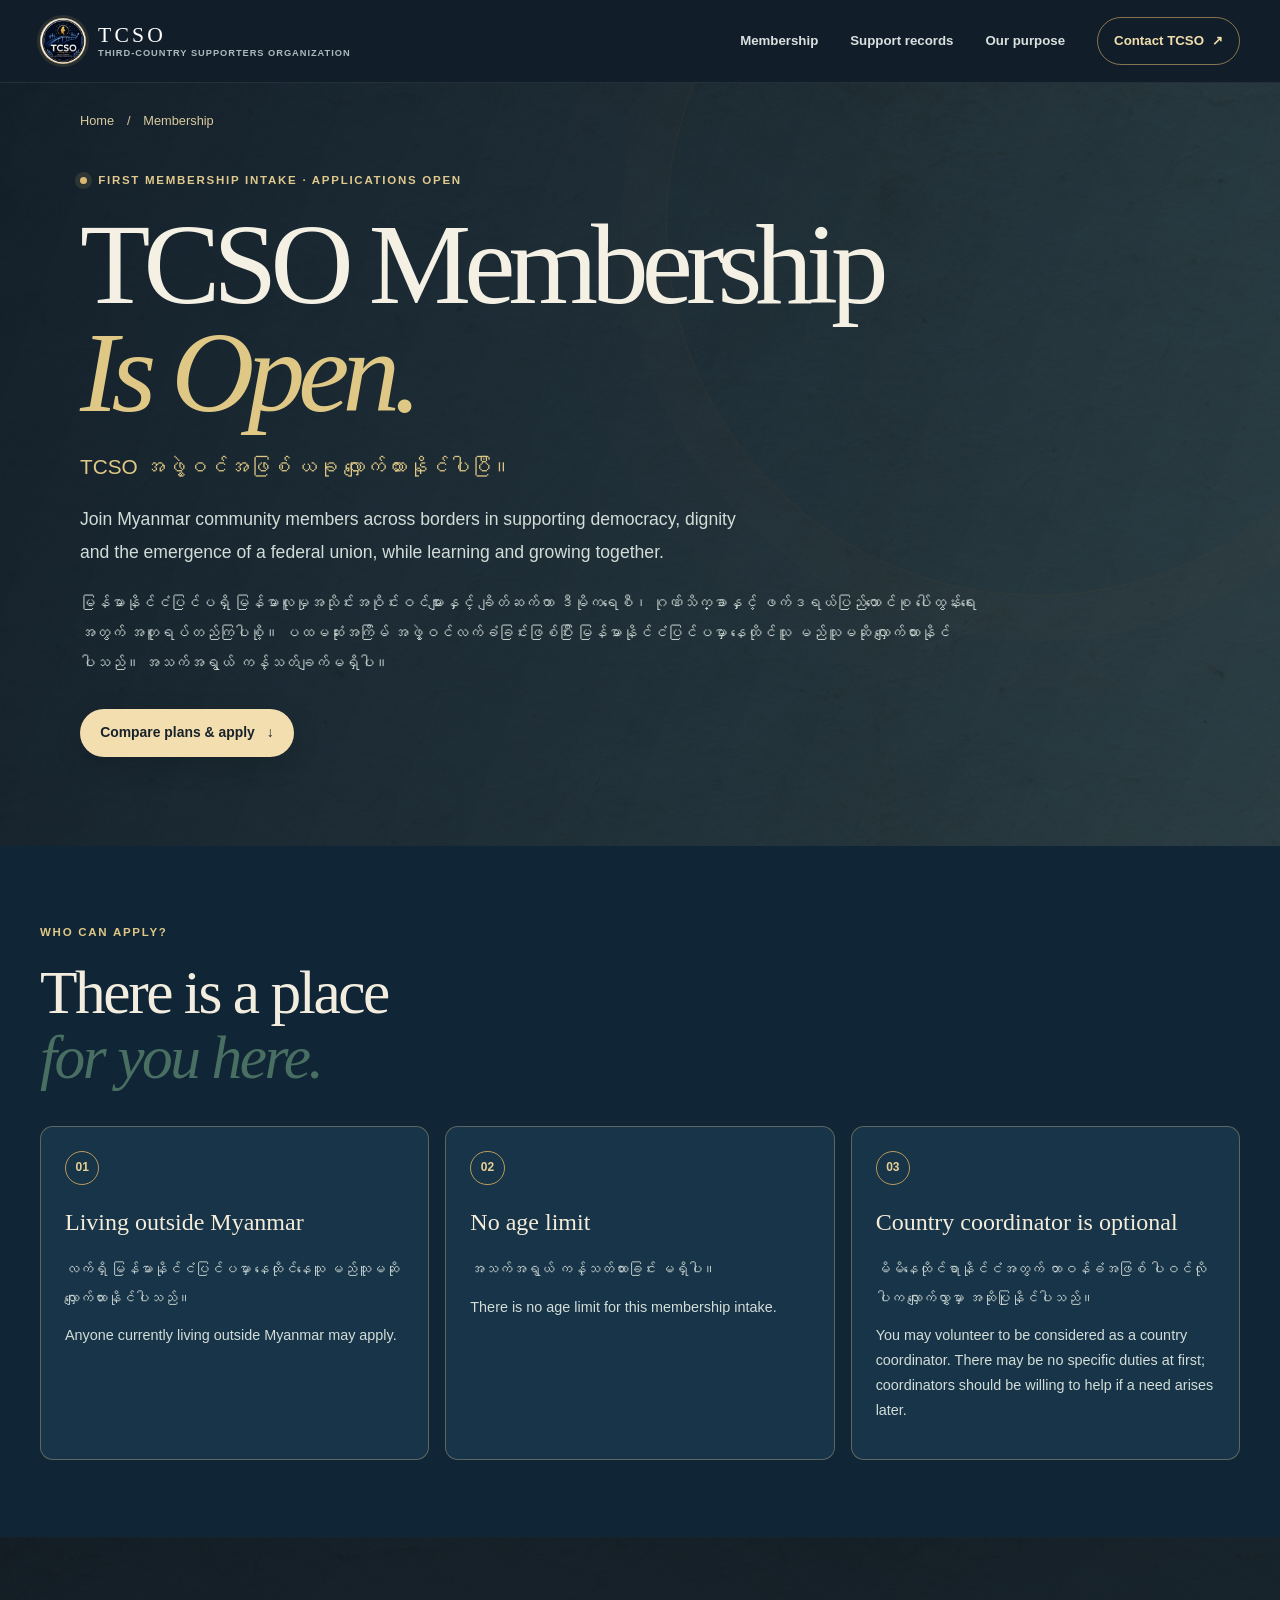
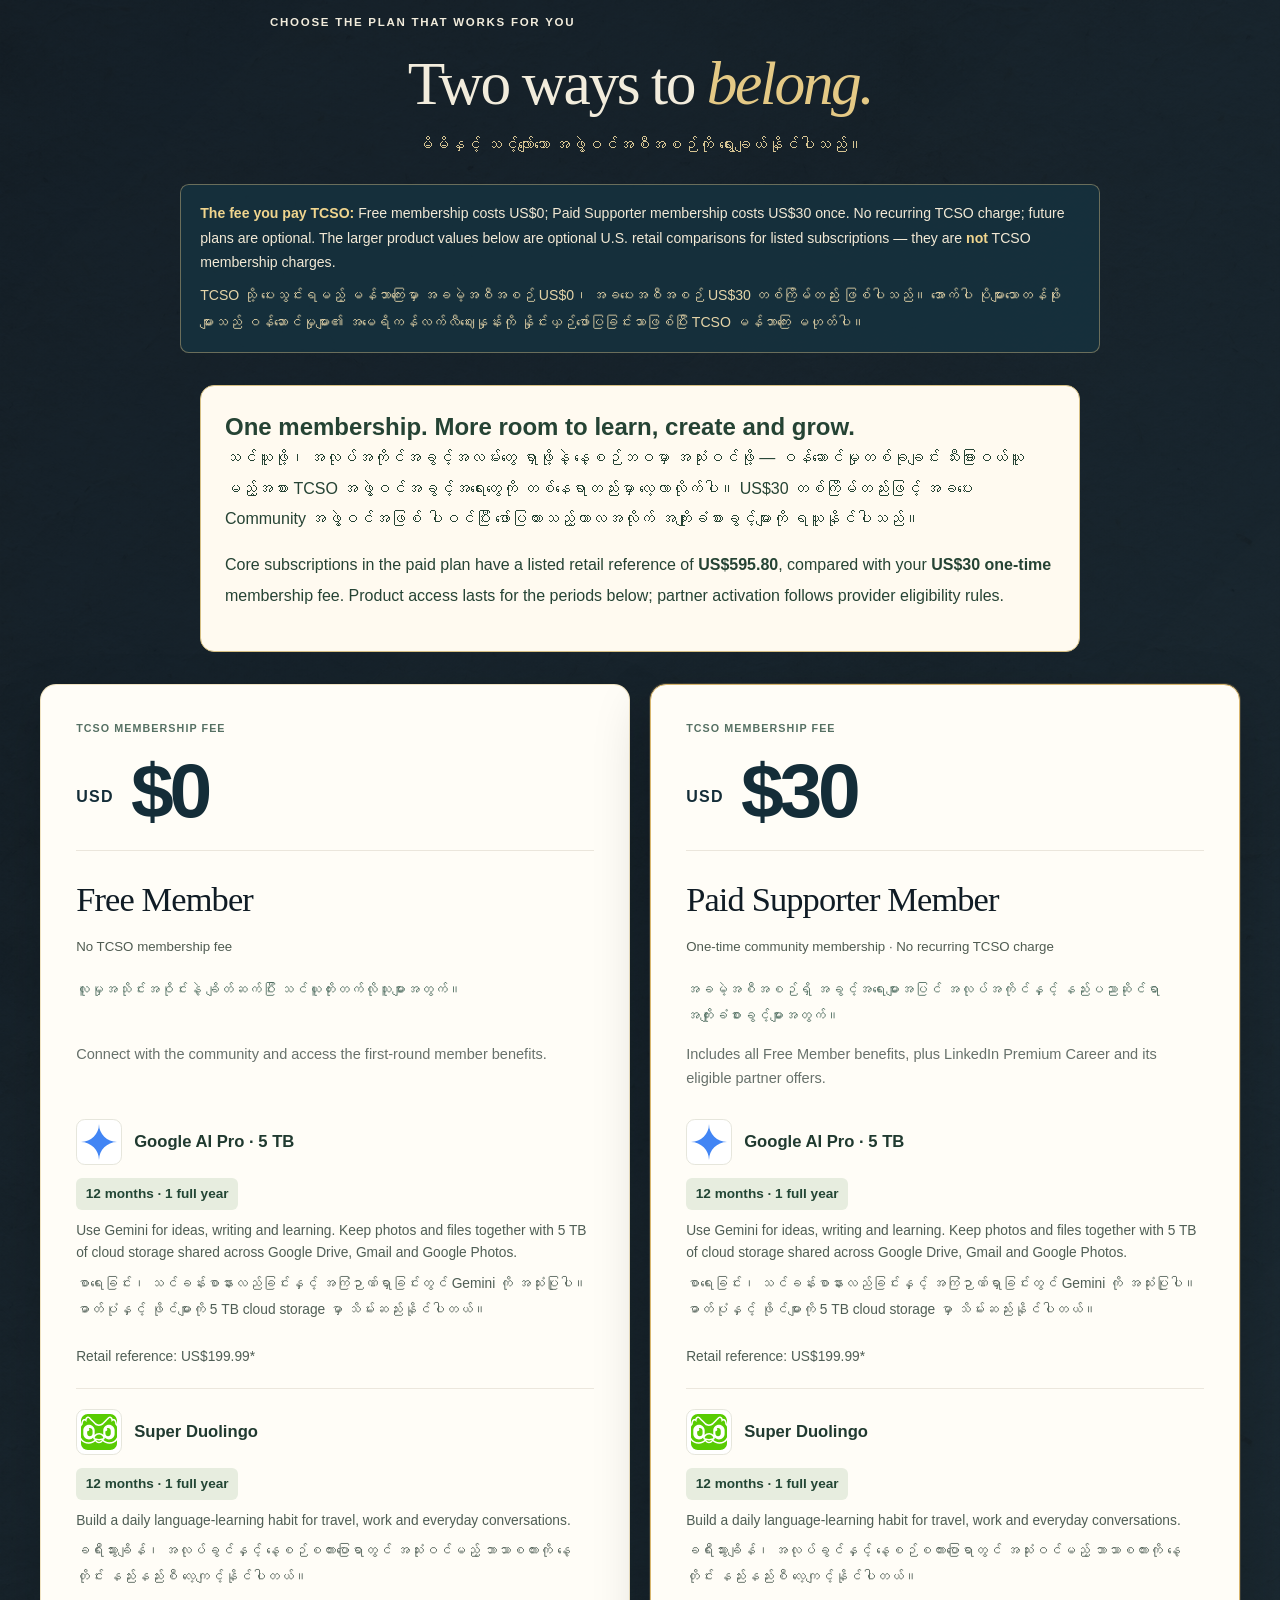
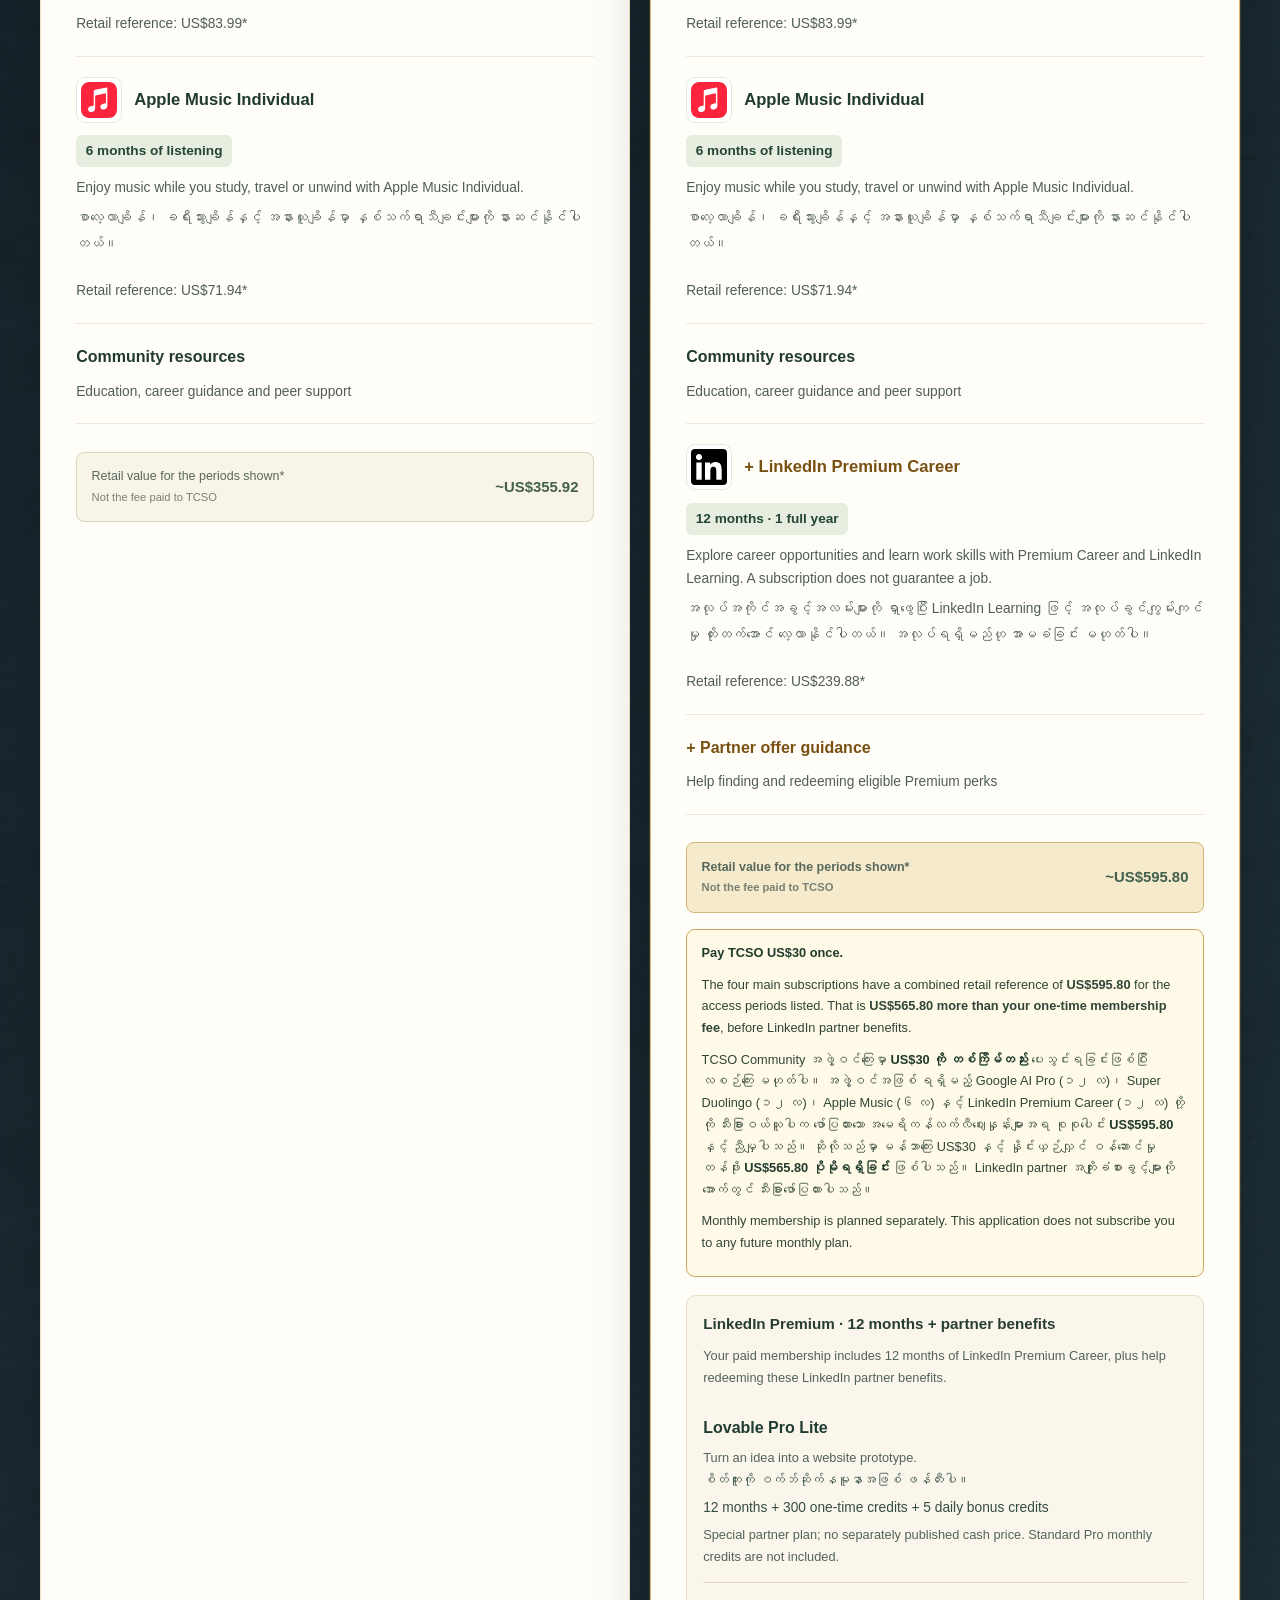
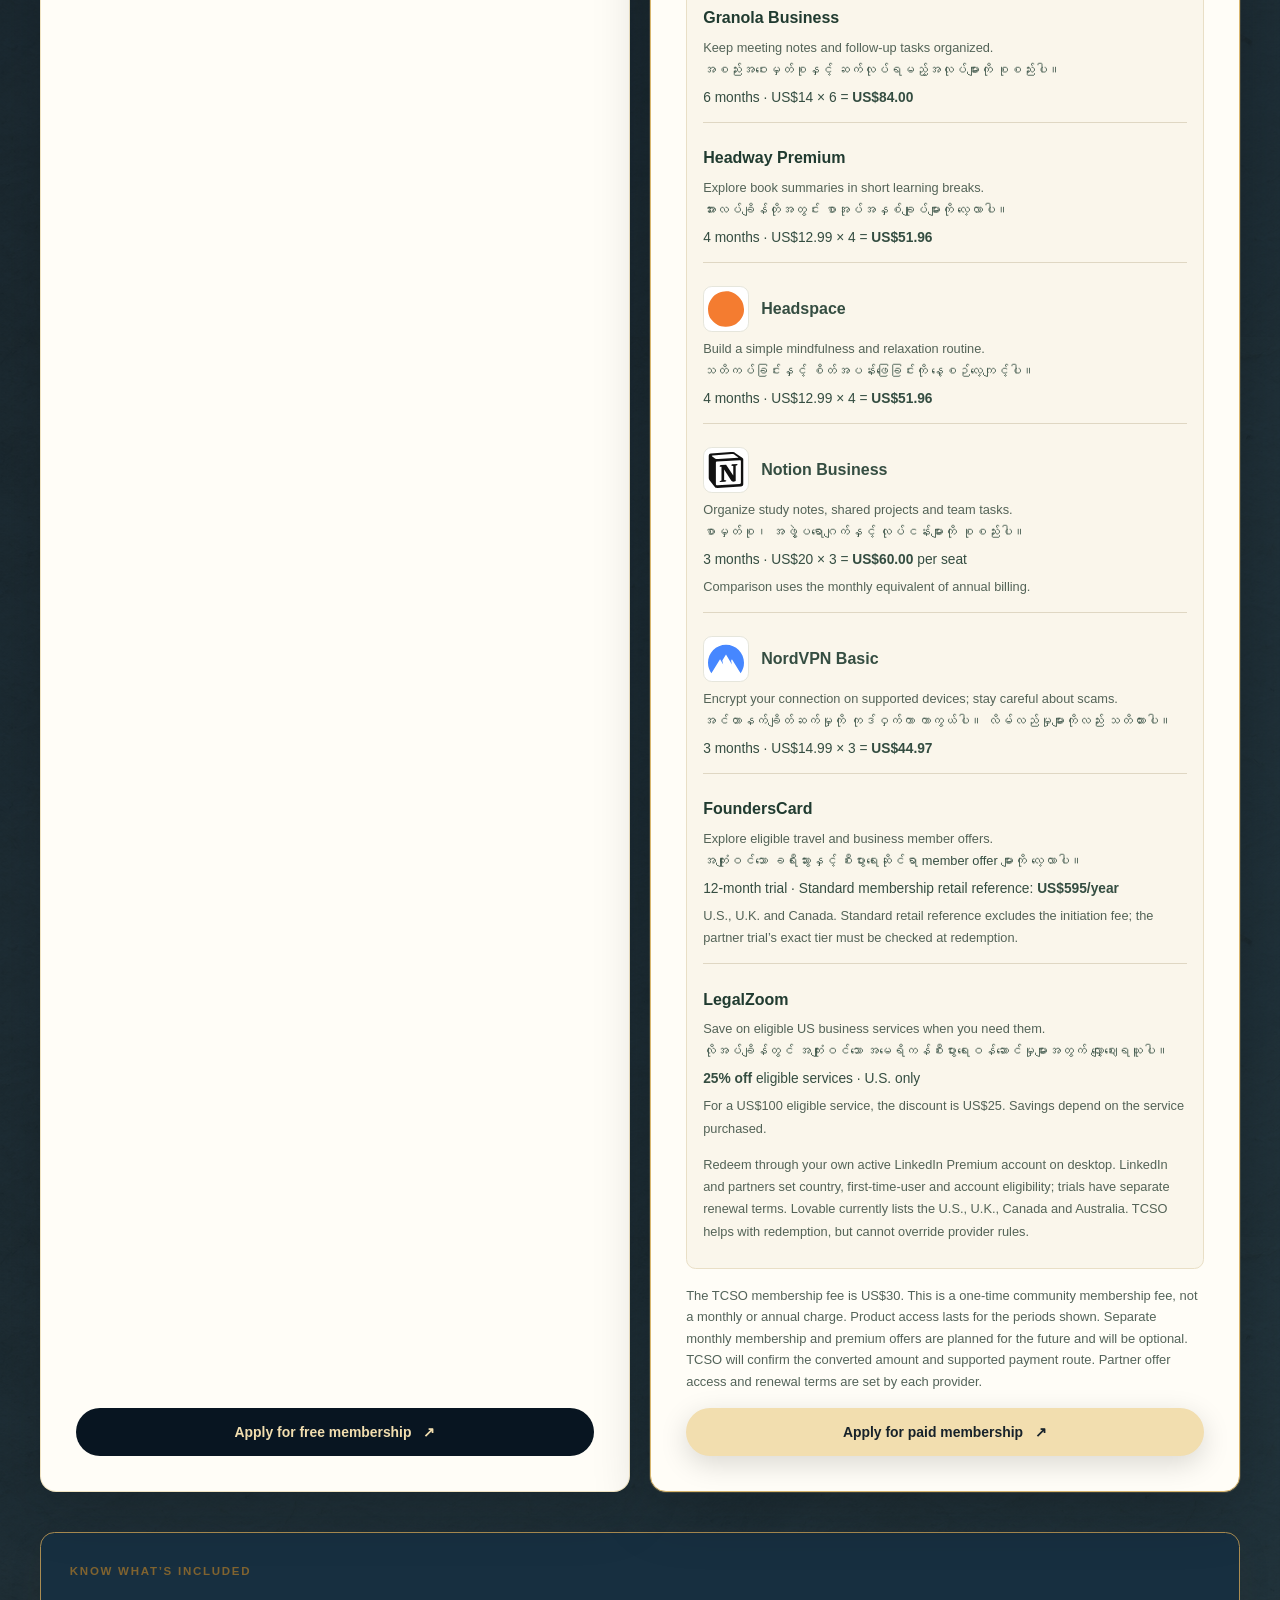
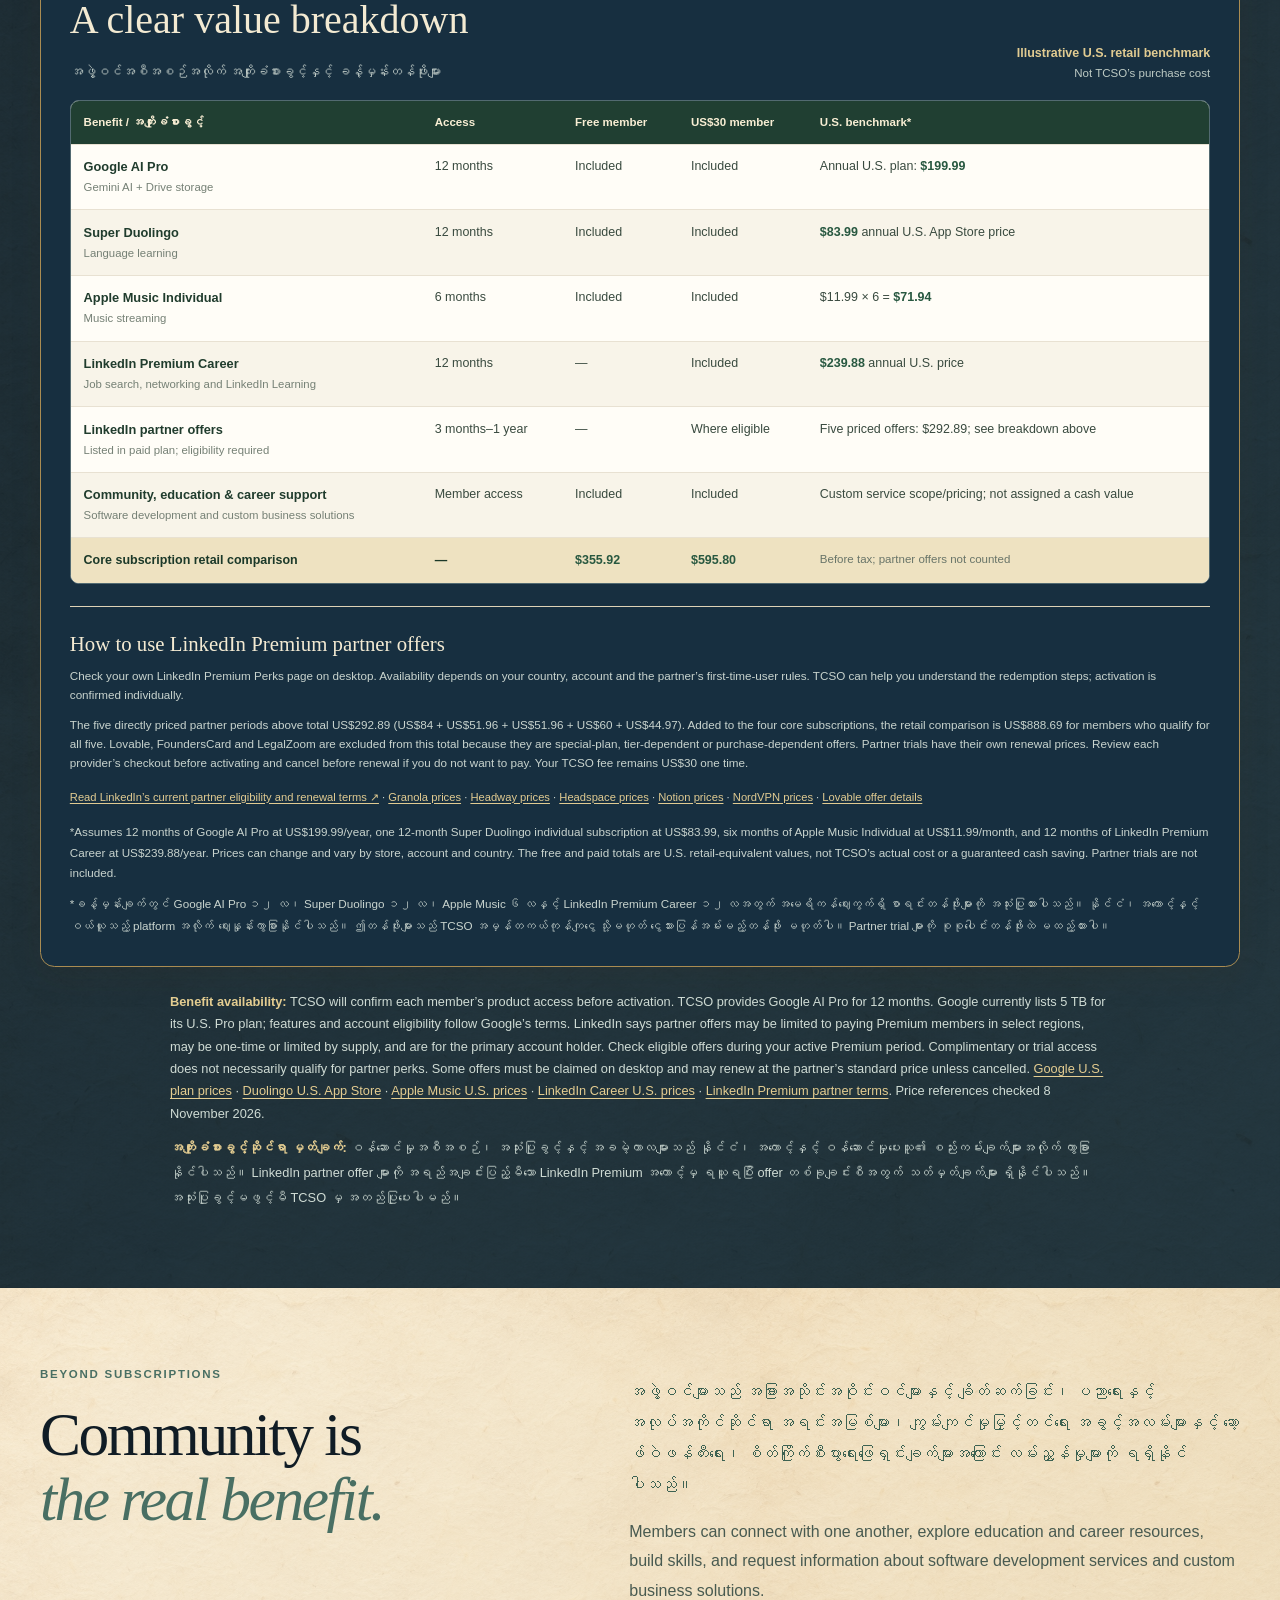
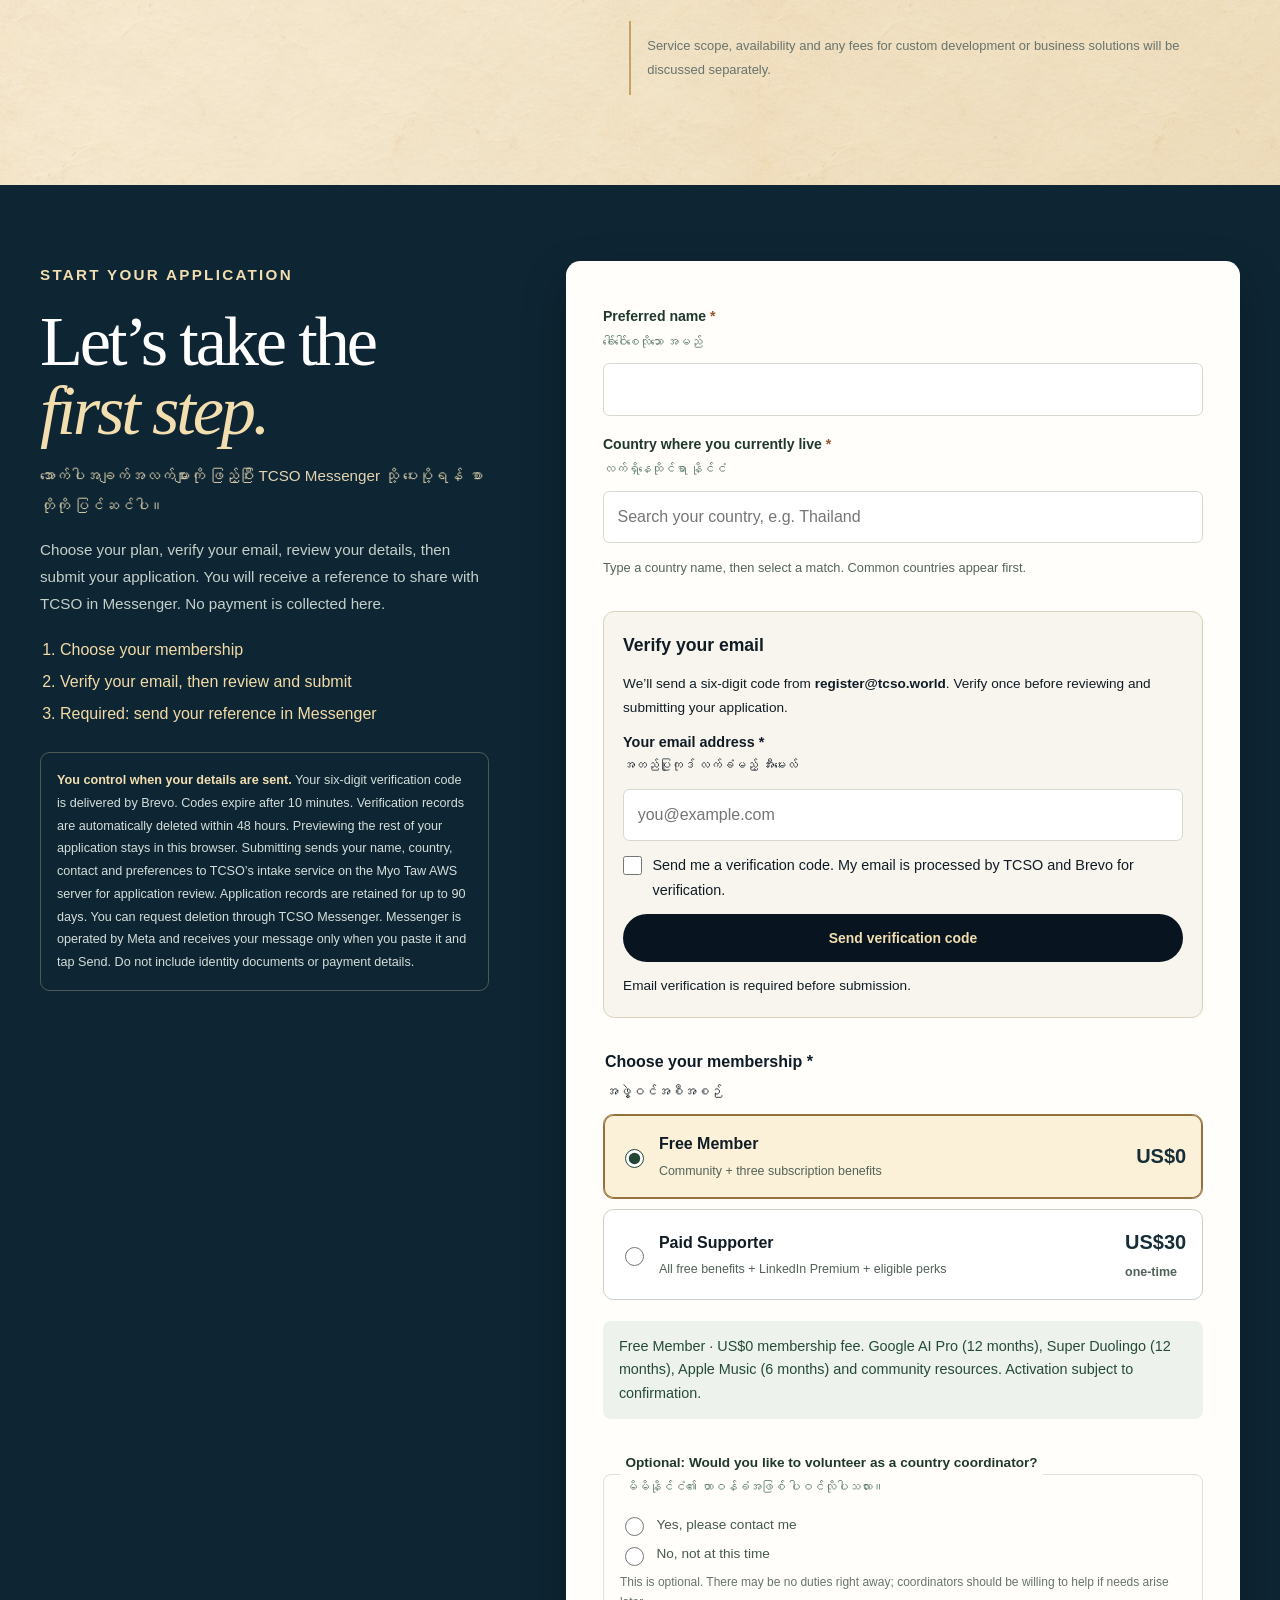
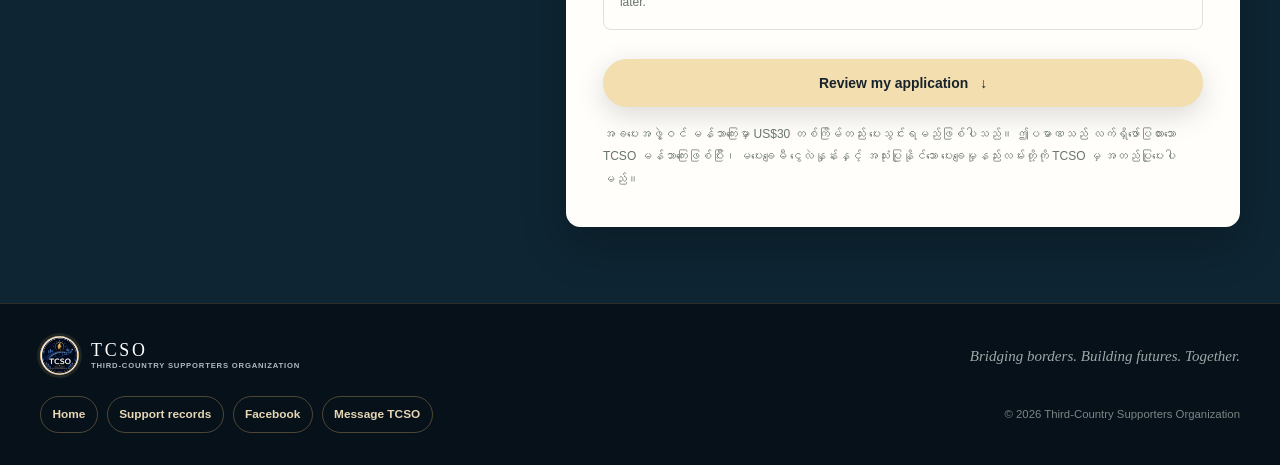
==== commit e3f8c2e9: "Refresh product-led social previews with balanced branding and storage" ====
--- a/membership/index.html
+++ b/membership/index.html
@@ -16,14 +16,14 @@
     <meta property="og:title" content="TCSO Membership Is Open">
     <meta property="og:description" content="Free US$0 or Community US$30 one-time, not monthly. Explore subscription durations, benefits and registration for people living outside Myanmar.">
     <meta property="og:url" content="https://tcso.world/membership/">
-    <meta property="og:image" content="https://tcso.world/assets/tcso-membership-preview.png">
-    <meta property="og:image:alt" content="TCSO membership: Free US$0 or Community US$30 one-time, not monthly">
-    <meta property="og:image:width" content="1200">
-    <meta property="og:image:height" content="630">
+    <meta property="og:image" content="https://tcso.world/assets/tcso-products-og-v2.png">
+    <meta property="og:image:alt" content="TCSO benefits: Google AI Pro with 5 TB, Super Duolingo, Apple Music and LinkedIn Premium for Paid Supporters. Free US$0 or US$30 one-time.">
+    <meta property="og:image:width" content="1731">
+    <meta property="og:image:height" content="909">
     <meta name="twitter:card" content="summary_large_image">
     <meta name="twitter:title" content="TCSO Membership Is Open">
-    <meta name="twitter:description" content="Join a Myanmar diaspora community for connection, learning and shared support.">
-    <meta name="twitter:image" content="https://tcso.world/assets/tcso-membership-preview.png">
+    <meta name="twitter:description" content="Google AI Pro with 5 TB, Super Duolingo and Apple Music. Paid Supporter adds LinkedIn Premium. US$30 one-time.">
+    <meta name="twitter:image" content="https://tcso.world/assets/tcso-products-og-v2.png">
     <link rel="stylesheet" href="/styles.css?v=20261108-products-v9">
     <script src="/script.js?v=20261108-products-v9" defer></script>
 <noscript><style>.header-inner{flex-wrap:wrap;padding-block:1rem}.nav-toggle{display:none}.primary-nav{position:static;display:flex;flex-wrap:wrap;width:100%;box-shadow:none}#membership-form{display:none}</style></noscript>
@@ -88,7 +88,7 @@
                         <p class="plan-burmese" lang="my">လူမှုအသိုင်းအဝိုင်းနဲ့ ချိတ်ဆက်ပြီး သင်ယူတိုးတက်လိုသူများအတွက်။</p>
                         <p class="plan-description">Connect with the community and access the first-round member benefits.</p>
                         <ul class="benefit-list">
-                            <li><strong class="product-heading"><img class="product-icon" src="/assets/brands/googlegemini.svg" width="32" height="32" alt="" loading="lazy"><span>Google AI Pro · 5 TB</span></strong><span><b class="duration-badge">12 months · 1 full year</b>Use Gemini for ideas, writing and learning. Keep photos and files together with 5 TB of cloud storage.<br><span lang="my">စာရေးခြင်း၊ သင်ခန်းစာနားလည်ခြင်းနှင့် အကြံဉာဏ်ရှာခြင်းတွင် Gemini ကို အသုံးပြုပါ။ ဓာတ်ပုံနှင့် ဖိုင်များကို 5 TB cloud storage မှာ သိမ်းဆည်းနိုင်ပါတယ်။</span><br>Retail reference: US$199.99*</span></li>
+                            <li><strong class="product-heading"><img class="product-icon" src="/assets/brands/googlegemini.svg" width="32" height="32" alt="" loading="lazy"><span>Google AI Pro · 5 TB</span></strong><span><b class="duration-badge">12 months · 1 full year</b>Use Gemini for ideas, writing and learning. Keep photos and files together with 5 TB of cloud storage shared across Google Drive, Gmail and Google Photos.<br><span lang="my">စာရေးခြင်း၊ သင်ခန်းစာနားလည်ခြင်းနှင့် အကြံဉာဏ်ရှာခြင်းတွင် Gemini ကို အသုံးပြုပါ။ ဓာတ်ပုံနှင့် ဖိုင်များကို 5 TB cloud storage မှာ သိမ်းဆည်းနိုင်ပါတယ်။</span><br>Retail reference: US$199.99*</span></li>
                             <li><strong class="product-heading"><img class="product-icon" src="/assets/brands/duolingo.svg" width="32" height="32" alt="" loading="lazy"><span>Super Duolingo</span></strong><span><b class="duration-badge">12 months · 1 full year</b>Build a daily language-learning habit for travel, work and everyday conversations.<br><span lang="my">ခရီးသွားချိန်၊ အလုပ်ခွင်နှင့် နေ့စဉ်စကားပြောရာတွင် အသုံးဝင်မည့် ဘာသာစကားကို နေ့တိုင်း နည်းနည်းစီ လေ့ကျင့်နိုင်ပါတယ်။</span><br>Retail reference: US$83.99*</span></li>
                             <li><strong class="product-heading"><img class="product-icon" src="/assets/brands/applemusic.svg" width="32" height="32" alt="" loading="lazy"><span>Apple Music Individual</span></strong><span><b class="duration-badge">6 months of listening</b>Enjoy music while you study, travel or unwind with Apple Music Individual.<br><span lang="my">စာလေ့လာချိန်၊ ခရီးသွားချိန်နှင့် အနားယူချိန်မှာ နှစ်သက်ရာသီချင်းများကို နားဆင်နိုင်ပါတယ်။</span><br>Retail reference: US$71.94*</span></li>
                             <li><strong>Community resources</strong><span>Education, career guidance and peer support</span></li>
@@ -103,7 +103,7 @@
                         <p class="plan-burmese" lang="my">အခမဲ့အစီအစဉ်ရှိ အခွင့်အရေးများအပြင် အလုပ်အကိုင်နှင့် နည်းပညာဆိုင်ရာ အကျိုးခံစားခွင့်များအတွက်။</p>
                         <p class="plan-description">Includes all Free Member benefits, plus LinkedIn Premium Career and its eligible partner offers.</p>
                         <ul class="benefit-list">
-                            <li><strong class="product-heading"><img class="product-icon" src="/assets/brands/googlegemini.svg" width="32" height="32" alt="" loading="lazy"><span>Google AI Pro · 5 TB</span></strong><span><b class="duration-badge">12 months · 1 full year</b>Use Gemini for ideas, writing and learning. Keep photos and files together with 5 TB of cloud storage.<br><span lang="my">စာရေးခြင်း၊ သင်ခန်းစာနားလည်ခြင်းနှင့် အကြံဉာဏ်ရှာခြင်းတွင် Gemini ကို အသုံးပြုပါ။ ဓာတ်ပုံနှင့် ဖိုင်များကို 5 TB cloud storage မှာ သိမ်းဆည်းနိုင်ပါတယ်။</span><br>Retail reference: US$199.99*</span></li>
+                            <li><strong class="product-heading"><img class="product-icon" src="/assets/brands/googlegemini.svg" width="32" height="32" alt="" loading="lazy"><span>Google AI Pro · 5 TB</span></strong><span><b class="duration-badge">12 months · 1 full year</b>Use Gemini for ideas, writing and learning. Keep photos and files together with 5 TB of cloud storage shared across Google Drive, Gmail and Google Photos.<br><span lang="my">စာရေးခြင်း၊ သင်ခန်းစာနားလည်ခြင်းနှင့် အကြံဉာဏ်ရှာခြင်းတွင် Gemini ကို အသုံးပြုပါ။ ဓာတ်ပုံနှင့် ဖိုင်များကို 5 TB cloud storage မှာ သိမ်းဆည်းနိုင်ပါတယ်။</span><br>Retail reference: US$199.99*</span></li>
                             <li><strong class="product-heading"><img class="product-icon" src="/assets/brands/duolingo.svg" width="32" height="32" alt="" loading="lazy"><span>Super Duolingo</span></strong><span><b class="duration-badge">12 months · 1 full year</b>Build a daily language-learning habit for travel, work and everyday conversations.<br><span lang="my">ခရီးသွားချိန်၊ အလုပ်ခွင်နှင့် နေ့စဉ်စကားပြောရာတွင် အသုံးဝင်မည့် ဘာသာစကားကို နေ့တိုင်း နည်းနည်းစီ လေ့ကျင့်နိုင်ပါတယ်။</span><br>Retail reference: US$83.99*</span></li>
                             <li><strong class="product-heading"><img class="product-icon" src="/assets/brands/applemusic.svg" width="32" height="32" alt="" loading="lazy"><span>Apple Music Individual</span></strong><span><b class="duration-badge">6 months of listening</b>Enjoy music while you study, travel or unwind with Apple Music Individual.<br><span lang="my">စာလေ့လာချိန်၊ ခရီးသွားချိန်နှင့် အနားယူချိန်မှာ နှစ်သက်ရာသီချင်းများကို နားဆင်နိုင်ပါတယ်။</span><br>Retail reference: US$71.94*</span></li>
                             <li><strong>Community resources</strong><span>Education, career guidance and peer support</span></li>
